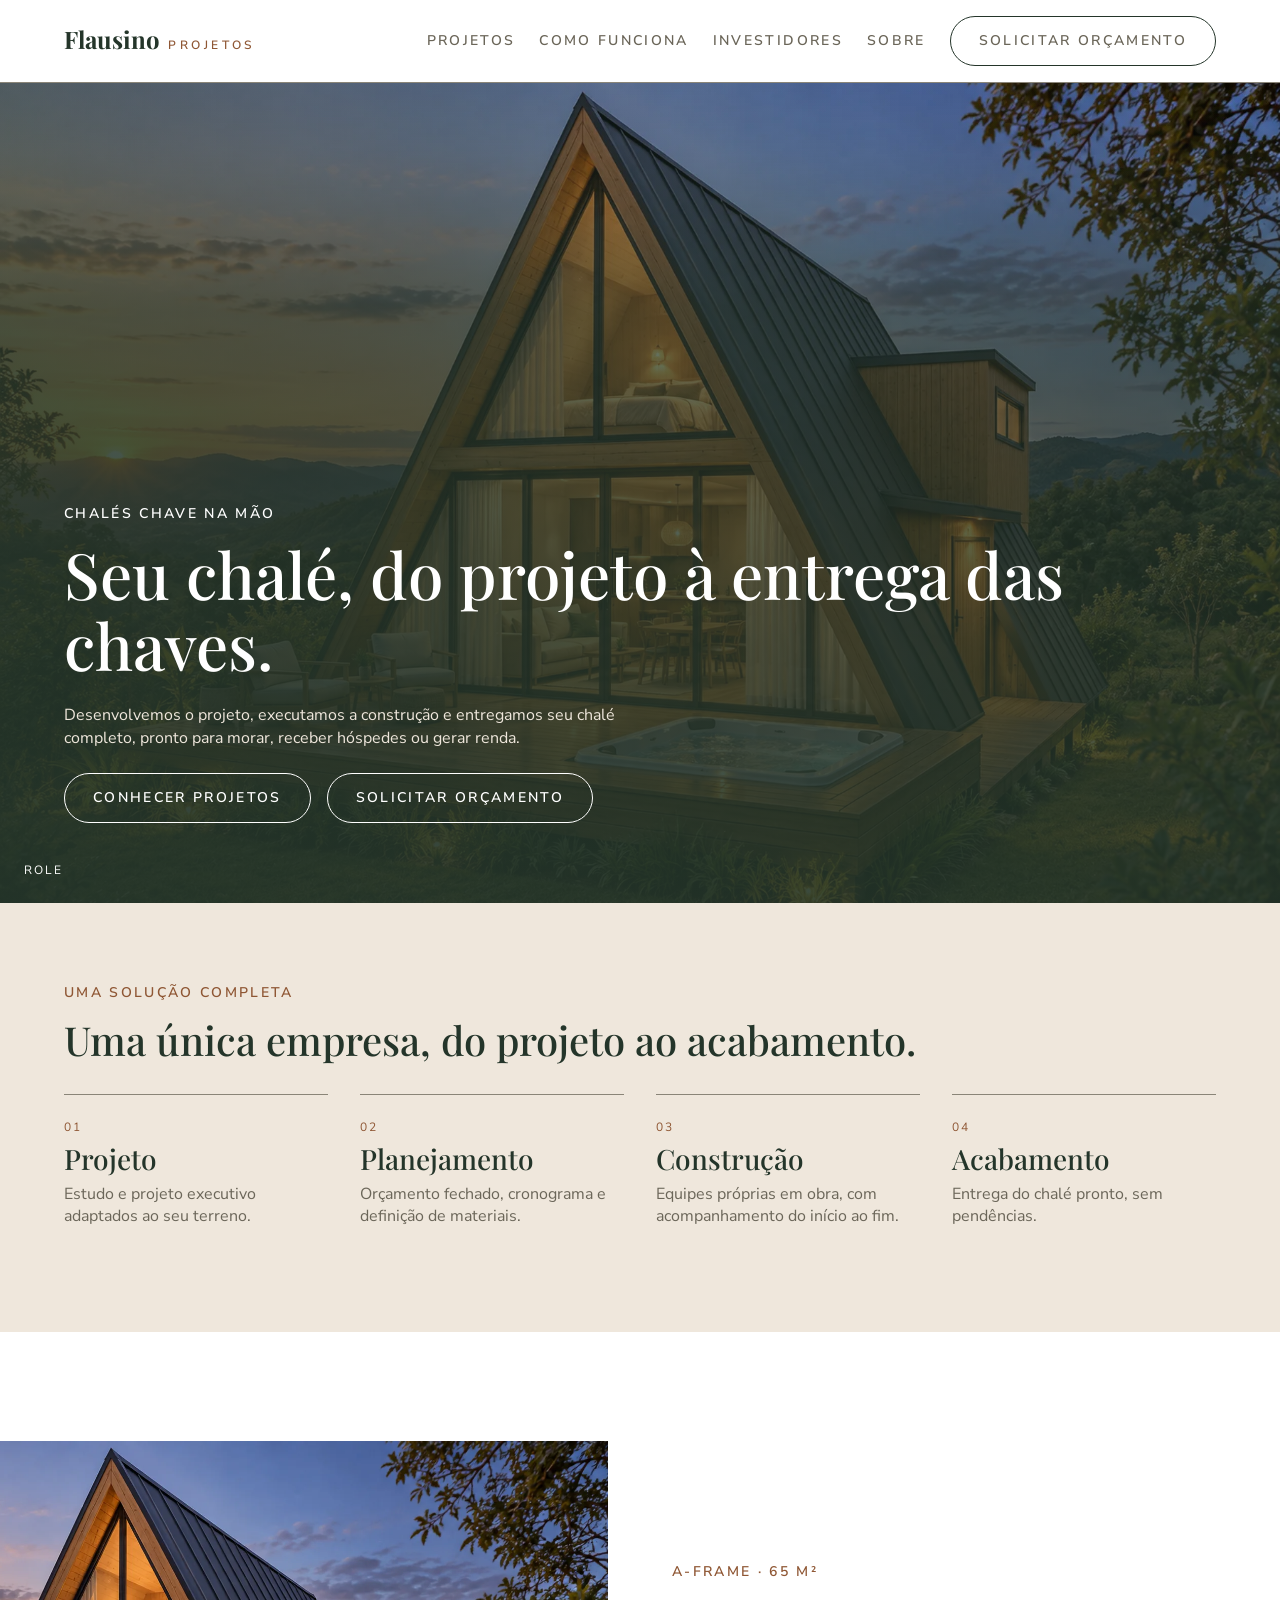
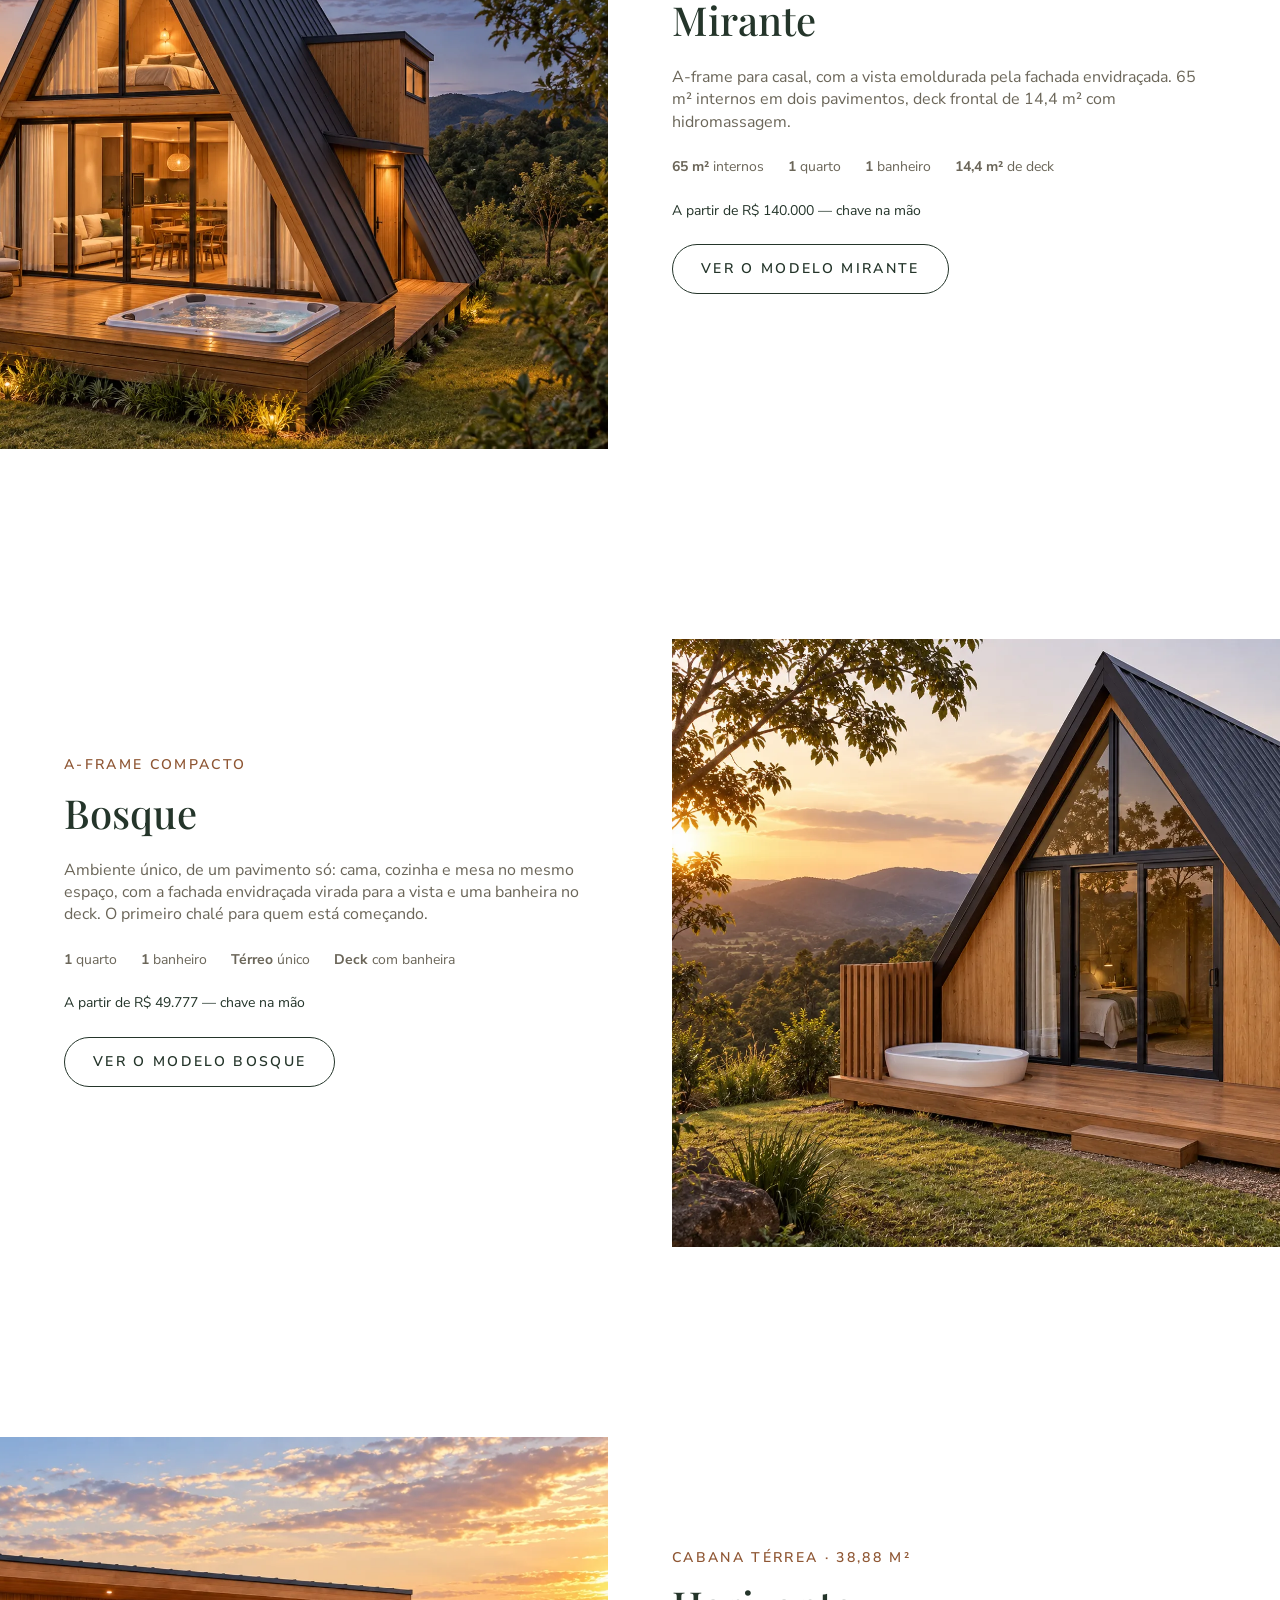
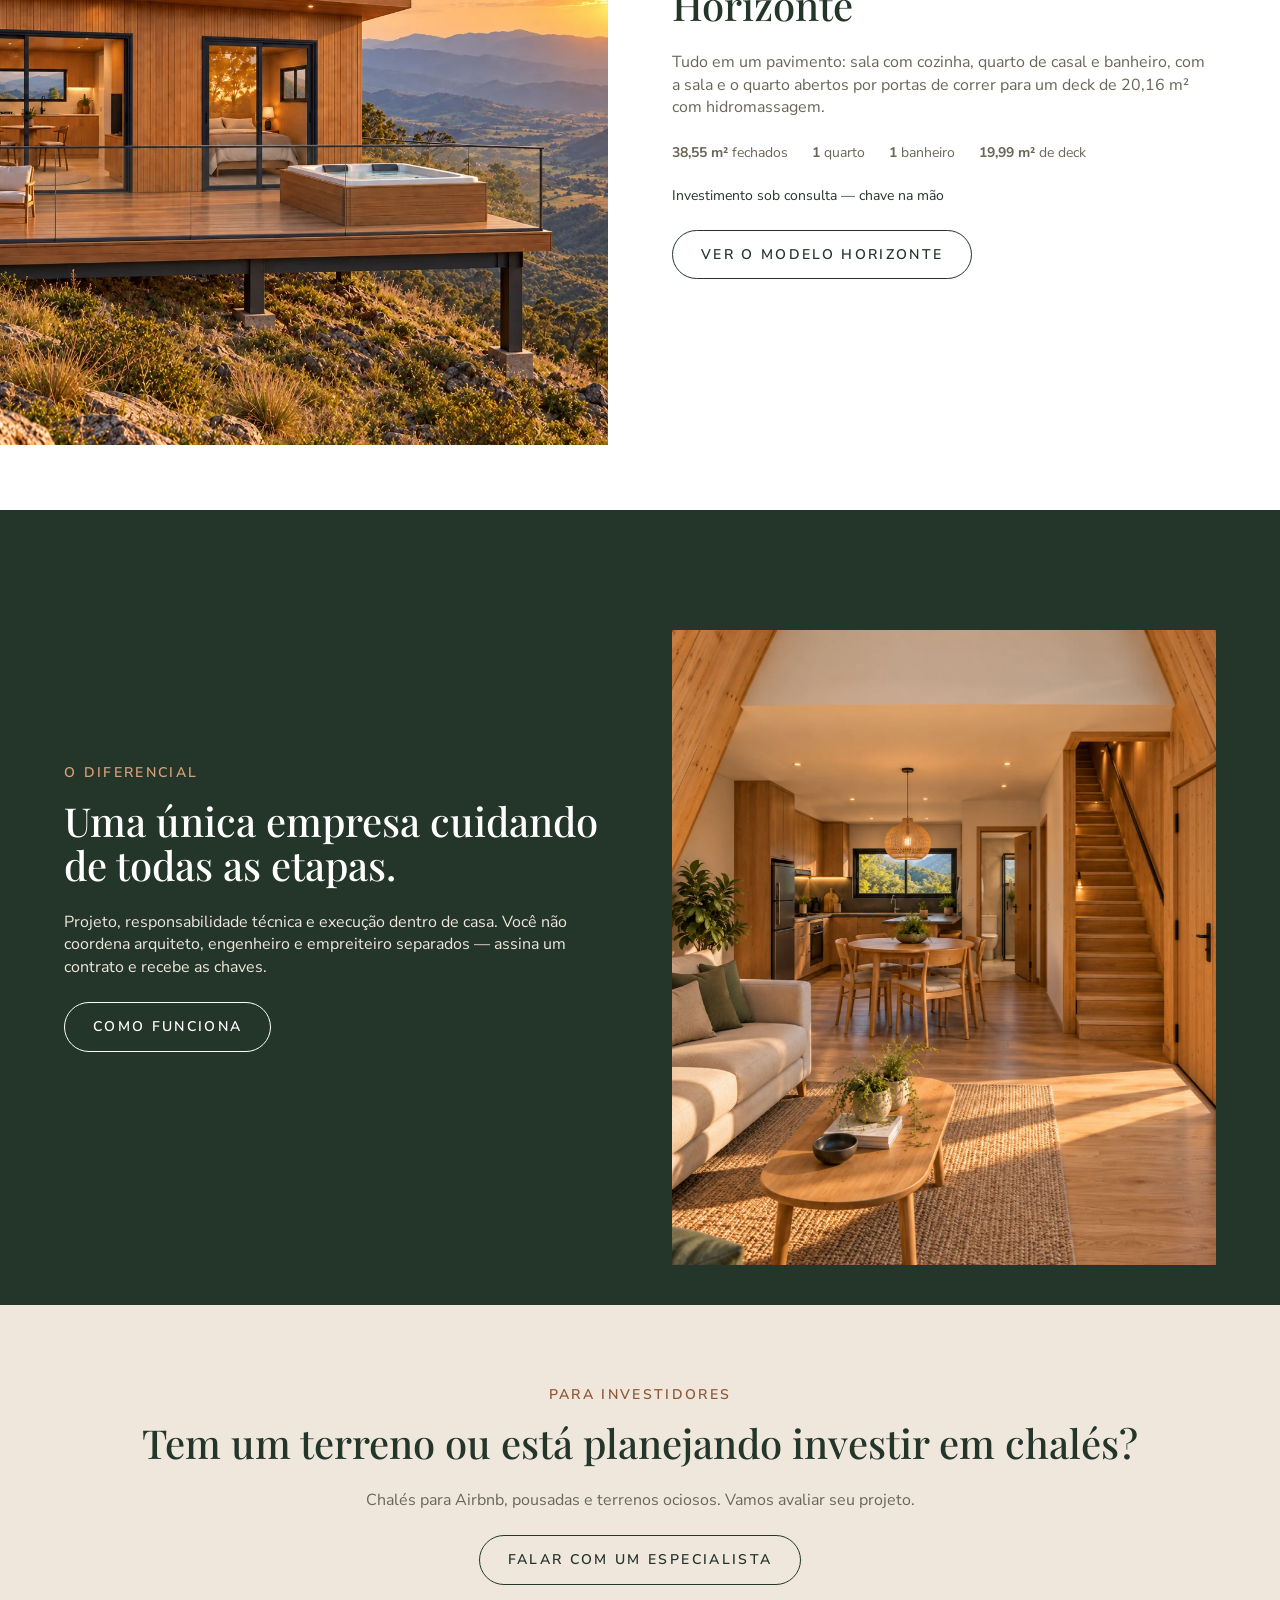
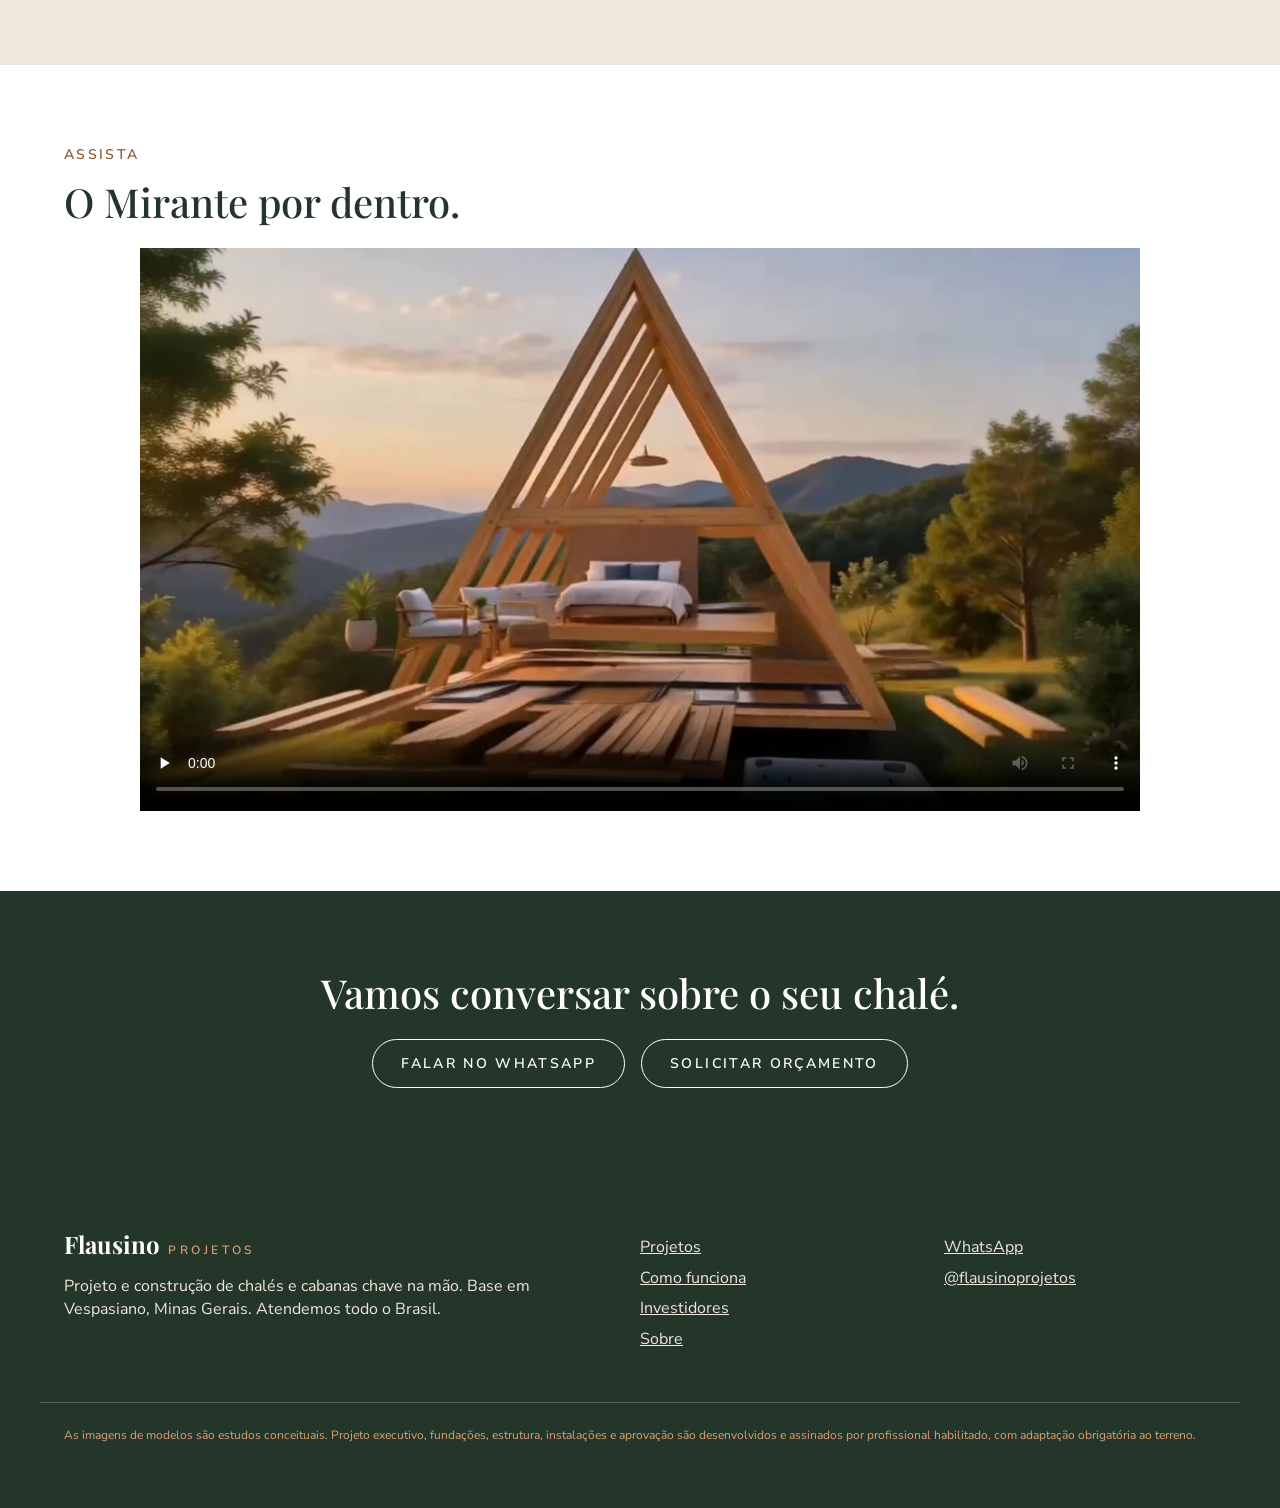
==== index.html @ dcf4e1db "Fotos inteiras no desktop e no celular Co-Authored-By: Claude Opus 5.5 <noreply@anthropic.com>" ====
<!DOCTYPE html>
<html lang="pt-BR" class="sem-js">
<head>
  <script>(function (h) {
    h.className = h.className.replace('sem-js', 'com-js');
    /* Pré-visualização: ?movimento no endereço liga os efeitos mesmo com
       "Reduzir movimento" ativo no sistema, e vale até fechar a aba. */
    try {
      if (/[?&]movimento\b/.test(location.search)) sessionStorage.setItem('flausino-movimento', '1');
      if (sessionStorage.getItem('flausino-movimento') === '1') h.className += ' movimento-forcado';
    } catch (e) {}
  })(document.documentElement);</script>
  <meta charset="utf-8">
  <meta name="viewport" content="width=device-width, initial-scale=1">
  <title>Flausino Projetos — Chalés chave na mão, do projeto à entrega</title>
  <meta name="description" content="Projetamos e construímos chalés chave na mão. Do terreno ao chalé pronto: projeto, construção e acabamento em uma única solução. Atendemos todo o Brasil.">
  <link rel="canonical" href="https://flausinoprojetos.com.br/">
  <link rel="icon" href="assets/img/marca/monograma.png" type="image/png">
  <link rel="apple-touch-icon" href="assets/img/marca/monograma.png">
  <meta property="og:type" content="website">
  <meta property="og:site_name" content="Flausino Projetos">
  <meta property="og:locale" content="pt_BR">
  <meta property="og:title" content="Flausino Projetos — Chalés chave na mão">
  <meta property="og:description" content="Do terreno ao chalé pronto: projeto, planejamento, construção e acabamento em uma única solução. Atendemos todo o Brasil.">
  <meta property="og:url" content="https://flausinoprojetos.com.br/">
  <meta property="og:image" content="https://flausinoprojetos.com.br/assets/img/mirante/exterior-entardecer.jpg">
  <meta name="twitter:card" content="summary_large_image">
  <link rel="preconnect" href="https://fonts.googleapis.com">
  <link rel="preconnect" href="https://fonts.gstatic.com" crossorigin>
  <link href="https://fonts.googleapis.com/css2?family=Nunito+Sans:wght@300;400;600&family=Playfair+Display:wght@500;700&display=swap" rel="stylesheet">
  <link rel="stylesheet" href="assets/css/tokens.css">
  <link rel="stylesheet" href="assets/css/base.css">
  <link rel="stylesheet" href="assets/css/componentes.css">
  <link rel="stylesheet" href="assets/css/paginas.css">
  <link rel="stylesheet" href="assets/css/animacoes.css">
</head>
<body>
  <a class="pular-para-conteudo" href="#conteudo">Pular para o conteúdo</a>

  <header class="cabecalho">
    <div class="envelope cabecalho__interno">
      <a class="cabecalho__marca" href="index.html" aria-label="Flausino Projetos — início">
        <span class="marca__nome">Flausino</span>
        <span class="marca__sufixo">Projetos</span>
      </a>
      <nav class="navegacao" aria-label="Principal">
        <a href="projetos.html">Projetos</a>
        <a href="como-funciona.html">Como funciona</a>
        <a href="investidores.html">Investidores</a>
        <a href="sobre.html">Sobre</a>
        <a class="pill" href="orcamento.html">Solicitar orçamento</a>
      </nav>
      <button class="menu-botao" aria-expanded="false" aria-controls="menu-movel">Menu</button>
    </div>
    <nav class="menu-movel envelope" id="menu-movel" data-aberto="false" aria-label="Principal (mobile)">
      <a href="projetos.html">Projetos</a>
      <a href="como-funciona.html">Como funciona</a>
      <a href="investidores.html">Investidores</a>
      <a href="sobre.html">Sobre</a>
      <a href="orcamento.html">Solicitar orçamento</a>
    </nav>
  </header>

  <main id="conteudo" tabindex="-1">
    <section class="hero">
      <!-- Slideshow de fotos, não vídeo: 5 slides que alternam os três
           modelos e entardecer/dia, todos na mesma proporção 3:2 (1800×1200,
           e 1536×1024 no Horizonte, cuja fonte é menor) para não haver salto
           de enquadramento ao trocar — ver
           tools/otimizar-midia.mjs. Sem JavaScript, só o primeiro <picture>
           (com hero__slide--ativo, opacidade 1 por CSS puro, sem depender de
           com-js) aparece; os outros ficam com opacidade 0 para sempre, o
           que é o comportamento são de um slideshow que nunca troca. Com
           JavaScript, site/assets/js/main.js (slideshowHero) alterna a
           classe hero__slide--ativo entre eles em looping. -->
      <div class="hero__slides" aria-hidden="true" data-slideshow-hero>
        <picture class="hero__slide hero__slide--ativo">
          <source srcset="assets/img/hero/mirante-entardecer.webp" type="image/webp">
          <img style="--foco: 50% 0%" src="assets/img/hero/mirante-entardecer.jpg" width="1800" height="1200"
               fetchpriority="high" alt="">
        </picture>
        <picture class="hero__slide">
          <source srcset="assets/img/hero/bosque-entardecer.webp" type="image/webp">
          <img style="--foco: 50% 6%" src="assets/img/hero/bosque-entardecer.jpg" width="1800" height="1200" alt="">
        </picture>
        <picture class="hero__slide">
          <source srcset="assets/img/hero/horizonte-fachada.webp" type="image/webp">
          <img style="--foco: 50% 50%" src="assets/img/hero/horizonte-fachada.jpg" width="1536" height="1024" alt="">
        </picture>
        <picture class="hero__slide">
          <source srcset="assets/img/hero/mirante-dia.webp" type="image/webp">
          <img style="--foco: 50% 4%" src="assets/img/hero/mirante-dia.jpg" width="1800" height="1200" alt="">
        </picture>
        <picture class="hero__slide">
          <source srcset="assets/img/hero/bosque-lateral.webp" type="image/webp">
          <img style="--foco: 50% 4%" src="assets/img/hero/bosque-lateral.jpg" width="1800" height="1200" alt="">
        </picture>
      </div>
      <div class="hero__veu"></div>
      <div class="envelope hero__conteudo">
        <span class="rotulo">Chalés chave na mão</span>
        <h1 class="titulo-display">Seu chalé, do projeto à entrega das chaves.</h1>
        <p class="corpo">Desenvolvemos o projeto, executamos a construção e entregamos
          seu chalé completo, pronto para morar, receber hóspedes ou gerar renda.</p>
        <div class="grupo-pills">
          <a class="pill pill--claro" href="projetos.html">Conhecer projetos</a>
          <a class="pill pill--claro" href="orcamento.html">Solicitar orçamento</a>
        </div>
      </div>
      <span class="hero__scroll" aria-hidden="true">Role</span>
    </section>

    <section class="secao secao--pergaminho">
      <div class="envelope">
        <span class="rotulo">Uma solução completa</span>
        <h2 class="titulo">Uma única empresa, do projeto ao acabamento.</h2>
        <ol class="etapas">
          <li data-revelar><span>01</span><h3 class="titulo-p">Projeto</h3><p class="corpo">Estudo e projeto executivo adaptados ao seu terreno.</p></li>
          <li data-revelar><span>02</span><h3 class="titulo-p">Planejamento</h3><p class="corpo">Orçamento fechado, cronograma e definição de materiais.</p></li>
          <li data-revelar><span>03</span><h3 class="titulo-p">Construção</h3><p class="corpo">Equipes próprias em obra, com acompanhamento do início ao fim.</p></li>
          <li data-revelar><span>04</span><h3 class="titulo-p">Acabamento</h3><p class="corpo">Entrega do chalé pronto, sem pendências.</p></li>
        </ol>
      </div>
    </section>

    <section class="secao">
      <div class="envelope duas-colunas">
        <figure class="destaque__figura">
          <picture data-parallax>
            <source srcset="assets/img/mirante/exterior-entardecer.webp" type="image/webp">
            <img src="assets/img/mirante/exterior-entardecer.jpg" width="1800" height="1200"
                 alt="Chalé A-frame Mirante ao entardecer, com deck de madeira e hidromassagem"
                 loading="lazy">
          </picture>
          <figcaption class="legenda-estudo">Estudo conceitual — Modelo Mirante</figcaption>
        </figure>
        <div data-revelar>
          <span class="rotulo">A-frame · 65 m²</span>
          <h2 class="titulo">Mirante</h2>
          <p class="corpo">A-frame para casal, com a vista emoldurada pela fachada
            envidraçada. 65 m² internos em dois pavimentos, deck frontal de 14,4 m²
            com hidromassagem.</p>
          <ul class="ficha-resumo">
            <li><strong><span data-contar>65 m²</span></strong> internos</li>
            <li><strong>1</strong> quarto</li>
            <li><strong>1</strong> banheiro</li>
            <li><strong><span data-contar>14,4 m²</span></strong> de deck</li>
          </ul>
          <p class="card__preco">A partir de <span data-contar>R$ 140.000</span> — chave na mão</p>
          <a class="pill" href="modelos/mirante.html">Ver o modelo Mirante</a>
        </div>
      </div>
    </section>

    <section class="secao">
      <div class="envelope duas-colunas">
        <div data-revelar>
          <span class="rotulo">A-frame compacto</span>
          <h2 class="titulo">Bosque</h2>
          <p class="corpo">Ambiente único, de um pavimento só: cama, cozinha e mesa
            no mesmo espaço, com a fachada envidraçada virada para a vista e uma
            banheira no deck. O primeiro chalé para quem está começando.</p>
          <ul class="ficha-resumo">
            <li><strong>1</strong> quarto</li>
            <li><strong>1</strong> banheiro</li>
            <li><strong>Térreo</strong> único</li>
            <li><strong>Deck</strong> com banheira</li>
          </ul>
          <p class="card__preco">A partir de <span data-contar>R$ 50.000</span> — chave na mão</p>
          <a class="pill" href="modelos/bosque.html">Ver o modelo Bosque</a>
        </div>
        <figure class="destaque__figura">
          <picture data-parallax>
            <source srcset="assets/img/bosque/exterior-entardecer.webp" type="image/webp">
            <img src="assets/img/bosque/exterior-entardecer.jpg" width="1800" height="1200"
                 alt="Chalé A-frame compacto Bosque ao entardecer, com deck de madeira e banheira independente"
                 loading="lazy">
          </picture>
          <figcaption class="legenda-estudo">Estudo conceitual — Modelo Bosque</figcaption>
        </figure>
      </div>
    </section>

    <section class="secao">
      <div class="envelope duas-colunas">
        <figure class="destaque__figura">
          <picture data-parallax>
            <source srcset="assets/img/horizonte/fachada.webp" type="image/webp">
            <img src="assets/img/horizonte/fachada.jpg" width="1536" height="1024"
                 alt="Cabana Horizonte ao entardecer, com deck suspenso, hidromassagem e guarda-corpo de vidro"
                 loading="lazy">
          </picture>
          <figcaption class="legenda-estudo">Estudo conceitual — Modelo Horizonte</figcaption>
        </figure>
        <div data-revelar>
          <span class="rotulo">Cabana térrea · 38,88 m²</span>
          <h2 class="titulo">Horizonte</h2>
          <p class="corpo">Tudo em um pavimento: sala com cozinha, quarto de casal
            e banheiro, com a sala e o quarto abertos por portas de correr para
            um deck de 20,16 m² com hidromassagem.</p>
          <ul class="ficha-resumo">
            <li><strong><span data-contar>38,88 m²</span></strong> fechados</li>
            <li><strong>1</strong> quarto</li>
            <li><strong>1</strong> banheiro</li>
            <li><strong><span data-contar>20,16 m²</span></strong> de deck</li>
          </ul>
          <!-- Sem valor até o dono fechar o preço (ver projetos.js). -->
          <p class="card__preco">Investimento sob consulta — chave na mão</p>
          <a class="pill" href="modelos/horizonte.html">Ver o modelo Horizonte</a>
        </div>
      </div>
    </section>

    <section class="secao secao--escura">
      <div class="envelope duas-colunas">
        <div data-revelar>
          <span class="rotulo">O diferencial</span>
          <h2 class="titulo">Uma única empresa cuidando de todas as etapas.</h2>
          <p class="corpo">Projeto, responsabilidade técnica e execução dentro de casa.
            Você não coordena arquiteto, engenheiro e empreiteiro separados — assina
            um contrato e recebe as chaves.</p>
          <a class="pill pill--claro" href="como-funciona.html">Como funciona</a>
        </div>
        <picture class="foto-retrato" data-parallax>
          <source srcset="assets/img/mirante/estar-cozinha.webp" type="image/webp">
          <img src="assets/img/mirante/estar-cozinha.jpg" width="1800" height="2102"
               alt="Interior integrado do chalé Mirante com estar, cozinha e escada lateral"
               loading="lazy">
        </picture>
      </div>
    </section>

    <section class="secao secao--pergaminho">
      <div class="envelope centralizado">
        <span class="rotulo">Para investidores</span>
        <h2 class="titulo">Tem um terreno ou está planejando investir em chalés?</h2>
        <p class="corpo">Chalés para Airbnb, pousadas e terrenos ociosos. Vamos avaliar seu projeto.</p>
        <a class="pill" href="investidores.html">Falar com um especialista</a>
      </div>
    </section>

    <section class="secao">
      <div class="envelope">
        <span class="rotulo">Assista</span>
        <h2 class="titulo">O Mirante por dentro.</h2>
        <video class="video-apresentacao" controls preload="none"
               poster="assets/video/apresentacao-poster.jpg"
               src="assets/video/apresentacao.mp4"></video>
      </div>
    </section>

    <section class="secao secao--escura">
      <div class="envelope centralizado">
        <h2 class="titulo">Vamos conversar sobre o seu chalé.</h2>
        <div class="grupo-pills">
          <a class="pill pill--claro" data-whatsapp data-origem="geral" href="#">Falar no WhatsApp</a>
          <a class="pill pill--claro" href="orcamento.html">Solicitar orçamento</a>
        </div>
      </div>
    </section>
  </main>

  <footer class="rodape">
    <div class="envelope rodape__grade">
      <div>
        <p class="cabecalho__marca" style="margin-bottom:var(--e-2)">
          <span class="marca__nome">Flausino</span><span class="marca__sufixo">Projetos</span>
        </p>
        <p class="corpo">Projeto e construção de chalés e cabanas chave na mão.
          Base em Vespasiano, Minas Gerais. Atendemos todo o Brasil.</p>
      </div>
      <nav aria-label="Rodapé">
        <a href="projetos.html">Projetos</a><br>
        <a href="como-funciona.html">Como funciona</a><br>
        <a href="investidores.html">Investidores</a><br>
        <a href="sobre.html">Sobre</a>
      </nav>
      <div>
        <a data-whatsapp data-origem="geral" href="#">WhatsApp</a><br>
        <a data-contato="instagram" href="#">@flausinoprojetos</a><br>
        <a data-contato="email" data-escrever="true" href="#"></a>
      </div>
    </div>
    <div class="envelope rodape__nota">
      <p>As imagens de modelos são estudos conceituais. Projeto executivo, fundações,
        estrutura, instalações e aprovação são desenvolvidos e assinados por
        profissional habilitado, com adaptação obrigatória ao terreno.</p>
    </div>
  </footer>

  <script src="assets/js/config.js"></script>
  <script src="assets/js/contato.js"></script>
  <script src="assets/js/vendor/lenis.min.js"></script>
  <script src="assets/js/main.js"></script>
  <script type="application/ld+json">
  {
    "@context": "https://schema.org",
    "@type": "LocalBusiness",
    "name": "Flausino Projetos",
    "description": "Projeto e construção de chalés e cabanas chave na mão.",
    "url": "https://flausinoprojetos.com.br/",
    "image": "https://flausinoprojetos.com.br/assets/img/mirante/exterior-entardecer.jpg",
    "address": {
      "@type": "PostalAddress",
      "addressLocality": "Vespasiano",
      "addressRegion": "MG",
      "addressCountry": "BR"
    },
    "areaServed": "BR",
    "sameAs": ["https://instagram.com/flausinoprojetos"]
  }
  </script>
</body>
</html>
---- assets/css/tokens.css ----
/* site/assets/css/tokens.css */
:root {
  /* Cor — extraída do monograma da marca */
  --verde-serra:     #24352a;  /* estrutural: fundo escuro, texto, borda */
  --verde-profundo:  #2f4536;  /* borda de ação, hover, superfície secundária */
  --terracota:       #b06f45;  /* acento decorativo e texto >= 24px */
  --terracota-texto: #8f5734;  /* rótulo pequeno sobre fundo claro — 5,86:1 */
  --terracota-claro: #d9a077;  /* rótulo sobre fundo escuro — 5,72:1 */
  --pergaminho:      #efe7dc;  /* faixa de conteúdo clara */
  --branco:          #ffffff;  /* canvas */
  --cinza-pedra:     #8a8578;  /* borda e texto >= 24px */
  --cinza-texto:     #6b6659;  /* texto secundário pequeno — 5,72:1 */
  --carvao:          #222222;

  /* Tipografia */
  --fonte-serif: 'Playfair Display', Georgia, 'Times New Roman', serif;
  --fonte-sans:  'Nunito Sans', -apple-system, BlinkMacSystemFont, 'Segoe UI', sans-serif;

  --texto-legenda:    0.75rem;  /* 12px */
  --texto-rotulo:     0.875rem; /* 14px */
  --texto-corpo:      1rem;     /* 16px */
  --texto-corpo-g:    1.25rem;  /* 20px */
  --texto-titulo-p:   1.5rem;   /* 24px */
  --texto-titulo:     1.75rem;  /* 28px */
  --texto-titulo-g:   2.5rem;   /* 40px */
  --texto-display:    3rem;     /* 48px */
  --texto-display-g:  4rem;     /* 64px */

  --altura-display: 1.10;
  --altura-corpo:   1.40;
  --altura-ui:      1.50;
  --espaco-caixa-alta: 0.167em;

  /* Espaço — base 8px */
  --e-1: 8px;   --e-2: 16px;  --e-3: 24px;  --e-4: 32px;
  --e-6: 48px;  --e-8: 64px;  --e-10: 80px; --e-15: 120px;

  --secao-y: clamp(48px, 8vw, 80px);
  --largura-max: 1200px;

  /* Forma */
  --raio-pill: 80px;
  --raio-link: 12px;
  --filete: 1px solid var(--cinza-pedra);
  --filete-escuro: 1px solid rgba(255, 255, 255, 0.22);

  /* Movimento */
  --transicao: 320ms cubic-bezier(0.22, 0.61, 0.36, 1);
}
---- assets/css/base.css ----
/* site/assets/css/base.css */
*, *::before, *::after { box-sizing: border-box; }
html { -webkit-text-size-adjust: 100%; scroll-behavior: smooth; }
body {
  margin: 0;
  font-family: var(--fonte-sans);
  font-weight: 400;
  font-size: var(--texto-corpo);
  line-height: var(--altura-corpo);
  color: var(--verde-serra);
  background: var(--branco);
}
/* height: auto é obrigatório: as imagens carregam os atributos width/height do
   HTML (que evitam layout shift), e sem isto o max-width encolhe só a largura
   enquanto a altura fica travada no atributo — a imagem sai esmagada. */
img { max-width: 100%; height: auto; display: block; }
video { max-width: 100%; display: block; }
a { color: inherit; }

h1, h2, h3 {
  font-family: var(--fonte-serif);
  font-weight: 500;
  line-height: var(--altura-display);
  margin: 0;
}
p { margin: 0; }

.envelope { width: 100%; max-width: var(--largura-max); margin: 0 auto; padding: 0 var(--e-3); }
.secao {
  padding-block: var(--secao-y);
  /* A foto que sangra para a direita passa da largura da tela de propósito;
     sem corte isso viraria barra de rolagem horizontal. `clip` corta sem criar
     contexto de rolagem; `hidden` fica de reserva para navegador antigo.
     Nada dentro de .secao usa position: sticky, então não há efeito colateral. */
  overflow-x: hidden;
  overflow-x: clip;
}
.secao--pergaminho { background: var(--pergaminho); }
.secao--escura { background: var(--verde-serra); color: var(--branco); }
.secao--escura .corpo { color: var(--pergaminho); }

.titulo-display { font-size: clamp(2.25rem, 6vw, var(--texto-display-g)); }
.titulo         { font-size: clamp(1.75rem, 4vw, var(--texto-titulo-g)); }
.titulo-p       { font-size: var(--texto-titulo); }

.corpo { font-size: var(--texto-corpo); color: var(--cinza-texto); max-width: 56ch; }
.secao--escura .corpo { color: var(--pergaminho); }

/* Os títulos têm margin 0 de propósito — o ritmo é controlado aqui, não herdado
   do navegador. Sem estas regras o parágrafo encosta no título. */
h1 + .corpo, h2 + .corpo { margin-top: var(--e-3); }
h3 + .corpo { margin-top: var(--e-1); }

.rotulo {
  display: block;
  font-size: var(--texto-rotulo);
  font-weight: 600;
  text-transform: uppercase;
  letter-spacing: var(--espaco-caixa-alta);
  color: var(--terracota-texto);
  margin-bottom: var(--e-2);
}
.secao--escura .rotulo { color: var(--terracota-claro); }

/* <figure> vem com margin: 1em 40px do navegador. No desktop isso
   desalinhava a legenda da coluna de texto; no celular encolhia a foto do
   modelo para ~2/3 da largura da tela. Zerado em qualquer largura. */
.destaque__figura { margin: 0; }
/* Botão logo depois de um parágrafo precisa de respiro: sem isto a borda da
   pílula encostava na última linha do texto. */
.corpo + .pill, .corpo + .grupo-pills { margin-top: var(--e-3); }

.duas-colunas {
  display: grid; gap: var(--e-6);
  grid-template-columns: 1fr;
  align-items: center;
}
@media (min-width: 900px) {
  .duas-colunas { grid-template-columns: 1fr 1fr; gap: var(--e-8); }
  /* A foto sangra até a borda da tela, do lado em que ela estiver. Presa
     dentro do envelope de 1200px ela ficava com ~550px numa tela de 1440 e
     sobrava um vazio enorme do outro lado — a página lia como inacabada. Num
     negócio em que a foto É o produto, ela merece a largura inteira.
     A regra olha a POSIÇÃO da foto na grade, não uma classe modificadora:
     assim as seções alternam foto-esquerda / foto-direita só pela ordem da
     marcação, sem ninguém precisar lembrar de acrescentar nada. */
  /* Quem sangra é a IMAGEM, não a <figure>. Sangrar a figura levava a legenda
     junto para fora da tela, e trazê-la de volta não fecha: a porcentagem da
     margem passa a resolver contra a largura já esticada da figura, não contra
     a coluna. Mexendo só no <picture>, a figura e a legenda continuam na
     grade e a conta fica simples. */
  .duas-colunas > picture:first-child,
  .duas-colunas > .destaque__figura:first-child > picture {
    margin-left: calc(50% - 50vw);
  }
  .duas-colunas > picture:last-child,
  .duas-colunas > .destaque__figura:last-child > picture {
    margin-right: calc(50% - 50vw);
  }
  .duas-colunas > picture,
  .duas-colunas > .destaque__figura > picture { display: block; }
  .duas-colunas > picture img,
  .duas-colunas > .destaque__figura img { width: 100%; }
  /* Sem teto de altura: a foto aparece inteira, na proporção dela. O teto de
     560px com object-fit: cover que havia aqui escondia um terço da foto em
     telas grandes (telhado e deck cortados). A coluna de texto é centralizada
     na altura da foto (align-items: center), então não sobra faixa vazia.

     Foto em pé (retrato) não sangra: esticada até a borda ela ficaria mais
     alta que a tela. Fica dentro da coluna, centralizada, com altura máxima
     de 80% da tela, e a largura acompanha a proporção. */
  .duas-colunas > picture.foto-retrato { margin: 0; justify-self: center; }
}
.foto-retrato img { width: auto; max-width: 100%; max-height: 80vh; margin-inline: auto; }

.filete { border: 0; border-top: var(--filete); margin: 0; }
.secao--escura .filete { border-top: var(--filete-escuro); }

.pular-para-conteudo {
  position: absolute; left: -9999px;
  background: var(--verde-serra); color: var(--branco); padding: var(--e-2);
}
.pular-para-conteudo:focus { left: var(--e-2); top: var(--e-2); z-index: 100; }

:focus-visible { outline: 2px solid var(--terracota); outline-offset: 3px; }
---- assets/css/componentes.css ----
/* site/assets/css/componentes.css */

/* --- Pill: o único formato de CTA do site. Sempre vazado. --------------- */
.pill {
  display: inline-block;
  background: transparent;
  border: 1.5px solid var(--verde-serra);
  border-radius: var(--raio-pill);
  color: var(--verde-serra);
  font-family: var(--fonte-sans);
  font-size: var(--texto-rotulo);
  font-weight: 600;
  text-transform: uppercase;
  letter-spacing: var(--espaco-caixa-alta);
  text-decoration: none;
  padding: 14px 28px;
  cursor: pointer;
  transition: background var(--transicao), color var(--transicao);
}
.pill:hover, .pill:focus-visible { background: var(--verde-serra); color: var(--branco); }

.pill--claro { border-color: var(--branco); color: var(--branco); }
.pill--claro:hover, .pill--claro:focus-visible { background: var(--branco); color: var(--verde-serra); }

.grupo-pills { display: flex; flex-wrap: wrap; gap: var(--e-2); }

/* --- Cabeçalho ---------------------------------------------------------- */
.cabecalho {
  position: sticky; top: 0; z-index: 50;
  background: var(--branco);
  border-bottom: var(--filete);
  transition: padding var(--transicao);
}
.cabecalho__interno {
  display: flex; align-items: center; justify-content: space-between;
  gap: var(--e-3); padding-block: var(--e-2);
}
.cabecalho--compacto .cabecalho__interno { padding-block: 6px; }
.cabecalho__marca { text-decoration: none; display: flex; align-items: baseline; gap: 8px; }
.marca__nome {
  font-family: var(--fonte-serif); font-size: var(--texto-titulo-p);
  font-weight: 700; color: var(--verde-serra); line-height: 1;
}
.marca__sufixo {
  font-size: var(--texto-legenda); font-weight: 600; text-transform: uppercase;
  letter-spacing: 0.3em; color: var(--terracota-texto);
}
.rodape .marca__nome { color: var(--branco); }
.rodape .marca__sufixo { color: var(--terracota-claro); }
.navegacao { display: none; gap: var(--e-3); align-items: center; }
@media (min-width: 960px) { .navegacao { display: flex; } }
.navegacao a {
  font-size: var(--texto-rotulo); font-weight: 600;
  text-transform: uppercase; letter-spacing: var(--espaco-caixa-alta);
  text-decoration: none; color: var(--cinza-texto);
  transition: color var(--transicao);
}
.navegacao a:hover, .navegacao a[aria-current="page"] { color: var(--verde-serra); }

.menu-botao {
  background: transparent; border: 0; padding: var(--e-1);
  font-size: var(--texto-rotulo); font-weight: 600;
  text-transform: uppercase; letter-spacing: var(--espaco-caixa-alta);
  color: var(--verde-serra); cursor: pointer;
}
@media (min-width: 960px) { .menu-botao { display: none; } }
.menu-movel { display: none; border-top: var(--filete); padding-block: var(--e-3); }
/* Só abre abaixo do breakpoint. Sem o media query, um menu deixado aberto no
   celular reaparece empilhado sob a nav de desktop ao redimensionar a janela. */
@media (max-width: 959px) {
  .menu-movel[data-aberto="true"] { display: block; }
}
.menu-movel a { display: block; padding: var(--e-2) 0; text-decoration: none; }

/* --- Card de modelo ----------------------------------------------------- */
.card { display: flex; flex-direction: column; gap: var(--e-2); text-decoration: none; }
.card__figura { overflow: hidden; background: var(--pergaminho); aspect-ratio: 3 / 2; }
.card__figura img { width: 100%; height: 100%; object-fit: cover; transition: transform 600ms ease; }
.card:hover .card__figura img { transform: scale(1.04); }
.card__nome { font-family: var(--fonte-serif); font-size: var(--texto-titulo); }
.card__specs {
  display: flex; flex-wrap: wrap; gap: var(--e-2);
  font-size: var(--texto-legenda); text-transform: uppercase;
  letter-spacing: var(--espaco-caixa-alta); color: var(--cinza-texto);
}
.card__preco { font-size: var(--texto-rotulo); color: var(--verde-serra); }

.card--aberto .card__figura {
  display: grid; place-items: center;
  border: 1px dashed var(--cinza-pedra); background: var(--pergaminho);
}
.card--aberto .card__figura img { width: 96px; height: auto; object-fit: contain; }
.card__etiqueta {
  font-size: var(--texto-legenda); font-weight: 600;
  text-transform: uppercase; letter-spacing: var(--espaco-caixa-alta);
  color: var(--terracota-texto);
}

/* --- Rodapé ------------------------------------------------------------- */
.rodape { background: var(--verde-serra); color: var(--pergaminho); padding-block: var(--e-8); }
/* inline-block + padding: cada link do rodapé fica numa linha (separados por
   <br>) com ~22px de altura — abaixo do alvo de toque mínimo de 24px. */
.rodape a { color: var(--pergaminho); display: inline-block; padding-block: 4px; }
/* display:inline-block acima tem mais especificidade que o display:none do
   atributo [hidden] no stylesheet do navegador — sem isso, um link ainda sem
   dado real (ver main.js/preencherContato) voltaria a ficar visível/focável
   vazio. */
.rodape a[hidden] { display: none; }
/* .corpo por padrão usa --cinza-texto (pensado para fundo claro — 5,72:1 lá).
   Sobre o verde-serra do rodapé isso cai para ~2,3:1. Mesmo padrão de
   .hero__conteudo .corpo: reescreve para a cor clara já usada no rodapé. */
.rodape .corpo { color: var(--pergaminho); }
.rodape__grade { display: grid; gap: var(--e-4); grid-template-columns: 1fr; }
@media (min-width: 760px) { .rodape__grade { grid-template-columns: 2fr 1fr 1fr; } }
.rodape__nota {
  margin-top: var(--e-6); padding-top: var(--e-3);
  border-top: var(--filete-escuro);
  /* --cinza-pedra é "texto >= 24px" (3:1) — errado aqui, que é legenda
     pequena. --terracota-claro é o tom pequeno já testado a 5,72:1 sobre
     verde-serra (mesmo par usado em .secao--escura .rotulo). */
  font-size: var(--texto-legenda); color: var(--terracota-claro);
}
---- assets/css/paginas.css ----
/* site/assets/css/paginas.css */
/* Altura da tela menos o cabeçalho: a foto 3:2 numa tela 16:9 sempre perde
   um pouco da altura, e 88vh fazia perder até 26%. */
.hero { position: relative; min-height: calc(100vh - 80px); min-height: calc(100svh - 80px);
  display: grid; align-items: end; overflow: hidden; }
.hero__slides { position: absolute; inset: 0; z-index: 0; }
/* Cada slide é um <picture> empilhado por cima do anterior (por ordem no
   HTML) e alternado só por opacidade — sem depender de com-js: o primeiro
   já nasce com hero__slide--ativo no HTML, então sem JavaScript ele fica
   opaco para sempre e os demais, transparentes para sempre. Isso é o próprio
   fallback são, não uma classe que o JS precisa aplicar depois. */
.hero__slide {
  position: absolute; inset: 0; width: 100%; height: 100%;
  opacity: 0; z-index: 0;
  transition: opacity 1200ms ease;
}
/* --foco (no style de cada <img> do hero) diz qual ponto da foto fica
   preso quando a tela é mais larga que a foto e sobra corte em cima/embaixo.
   Nos A-frames a ponta do telhado está quase na borda de cima, então o foco
   vai para o alto (o corte sai do gramado); sem --foco, centraliza. */
.hero__slide img { width: 100%; height: 100%; object-fit: cover; display: block;
  object-position: var(--foco, 50% 50%); }
/* z-index sobe junto com a opacidade: garante que o slide entrando sempre
   pinta por cima do que está saindo, então o crossfade parece o slide novo
   surgindo sobre o antigo em vez do inverso, não importa a ordem do DOM
   (importa no loop, quando volta do último slide para o primeiro). */
.hero__slide--ativo { opacity: 1; z-index: 1; }
.hero__veu {
  position: absolute; inset: 0; z-index: 1;
  /* Dois véus somados, em vez de um só chapado. O vertical segura a base,
     onde ficam os botões; o horizontal escurece a ESQUERDA, que é a coluna do
     texto. O canto superior direito — céu, pôr do sol, telhado — fica quase
     limpo. Um véu único e uniforme precisava de 76% de opacidade em quase todo
     o quadro para o rótulo passar em AA, e isso apagava a foto inteira. */
  background:
    linear-gradient(to top,
      rgba(36,53,42,0.88) 0%,
      rgba(36,53,42,0.74) 40%,
      rgba(36,53,42,0.58) 72%,
      rgba(36,53,42,0.12) 92%,
      rgba(36,53,42,0.00) 100%),
    linear-gradient(to right,
      rgba(36,53,42,0.60) 0%,
      rgba(36,53,42,0.40) 34%,
      rgba(36,53,42,0.10) 70%,
      rgba(36,53,42,0.00) 100%);
}
.hero__conteudo { position: relative; z-index: 2; color: var(--branco); padding-block: var(--e-10); }
.hero__conteudo .corpo { color: var(--pergaminho); margin-block: var(--e-3); }
/* Branco, não terracota. Sobre imagem em movimento a luminância do fundo é
   imprevisível e a posição do rótulo dentro do gradiente muda continuamente com
   a largura da janela — qualquer cor de meio-tom passa em algumas larguras e
   falha em outras. O acento terracota continua nas superfícies planas, onde o
   teste de tokens verifica o contraste de forma determinística. */
.hero__conteudo .rotulo { color: var(--branco); }
.hero__scroll {
  position: absolute; left: var(--e-3); bottom: var(--e-3); z-index: 2;
  color: var(--branco); font-size: var(--texto-legenda);
  text-transform: uppercase; letter-spacing: var(--espaco-caixa-alta);
}
/* Tela em pé (celular, tablet na vertical): uma foto 3:2 esticada para
   preencher 88% da altura mostrava só 35% da largura, uma fatia de telhado
   sob o véu. Aqui a foto fica inteira no topo, na proporção dela, e o texto
   vem logo abaixo sobre o verde da marca, sem véu. */
@media (max-aspect-ratio: 1/1), (max-width: 699px) {
  .hero { min-height: 0; display: block; background: var(--verde-serra); }
  .hero__slides { position: relative; inset: auto; aspect-ratio: 3 / 2; }
  .hero__veu, .hero__scroll { display: none; }
  .hero__conteudo { padding-block: var(--e-6) var(--e-8); }
}
.etapas { list-style: none; margin: var(--e-4) 0 0; padding: 0; display: grid; gap: 0; }
.etapas li { padding-block: var(--e-3); border-top: var(--filete); }
.etapas li span {
  display: block; font-size: var(--texto-legenda); color: var(--terracota-texto);
  letter-spacing: var(--espaco-caixa-alta); margin-bottom: var(--e-1);
}
@media (min-width: 900px) { .etapas { grid-template-columns: repeat(4, 1fr); gap: var(--e-4); } }

.ficha-resumo {
  list-style: none; padding: 0; margin: var(--e-3) 0;
  display: flex; flex-wrap: wrap; gap: var(--e-3);
  font-size: var(--texto-rotulo); color: var(--cinza-texto);
}
/* Nos blocos de modelo da home a linha de preço vem logo antes do botão;
   sem margem própria ela encostava na borda da pílula. */
.ficha-resumo ~ .card__preco { margin: 0 0 var(--e-3); }
.legenda-estudo {
  margin-top: var(--e-1); font-size: var(--texto-legenda);
  text-transform: uppercase; letter-spacing: var(--espaco-caixa-alta);
  color: var(--cinza-texto);
}
/* Centralizado e maior: a 1440px ele ficava encostado à esquerda com metade
   da tela vazia ao lado, o que lia como página inacabada. */
.video-apresentacao { width: 100%; max-width: 1000px; margin: var(--e-3) auto 0; display: block; }
.centralizado { text-align: center; }
.centralizado .corpo { margin-left: auto; margin-right: auto; max-width: 64ch; }
.centralizado .rotulo { text-align: center; }
.centralizado .grupo-pills { justify-content: center; margin-top: var(--e-3); }

/* --- Catálogo ----------------------------------------------------------- */
.filtros {
  display: flex; flex-wrap: wrap; gap: var(--e-3); align-items: end;
  margin-block: var(--e-4);
  padding-block: var(--e-3);
  border-top: var(--filete); border-bottom: var(--filete);
}
.filtros label {
  display: flex; flex-direction: column; gap: 6px;
  font-size: var(--texto-legenda); text-transform: uppercase;
  letter-spacing: var(--espaco-caixa-alta); color: var(--cinza-texto);
}
.filtros select {
  font-family: var(--fonte-sans); font-size: var(--texto-corpo);
  color: var(--verde-serra); background: transparent;
  border: 0; border-bottom: 1px solid var(--verde-serra);
  padding: 6px 0; min-width: 190px;
}
.filtros__contador { margin-left: auto; font-size: var(--texto-rotulo); color: var(--cinza-texto); }
.catalogo { display: grid; gap: var(--e-4); grid-template-columns: 1fr; }
@media (min-width: 640px) { .catalogo { grid-template-columns: repeat(2, 1fr); } }
@media (min-width: 1000px) { .catalogo { grid-template-columns: repeat(3, 1fr); } }
.catalogo__vazio { padding-block: var(--e-6); }
.catalogo__vazio .pill { margin-top: var(--e-3); }

/* --- Página de modelo --------------------------------------------------- */
.galeria { padding-bottom: var(--secao-y); }
.galeria__principal { margin: 0; }
/* A foto principal cabe inteira na altura da tela, sem corte: a largura é
   limitada pela altura disponível (tela menos cabeçalho e respiro) vezes a
   proporção 3:2 das fotos de modelo. Antes ela ocupava a largura toda com
   teto de 78vh e object-fit: cover, e perdia quase metade da altura. */
.galeria__principal picture {
  display: block; margin-inline: auto;
  width: min(100%, calc((100vh - 150px) * 1.5));
  width: min(100%, calc((100svh - 150px) * 1.5));
}
.galeria__principal img { width: 100%; height: auto; }
.galeria__principal figcaption { max-width: var(--largura-max); margin: var(--e-1) auto 0; padding: 0 var(--e-3); }
.galeria__miniaturas {
  display: flex; gap: var(--e-1); overflow-x: auto;
  max-width: var(--largura-max); margin: var(--e-2) auto 0; padding: 0 var(--e-3);
}
.miniatura { flex: 0 0 108px; padding: 0; border: 1.5px solid transparent; background: none; cursor: pointer; }
.miniatura[aria-current="true"] { border-color: var(--terracota); }
.miniatura img { width: 108px; height: 72px; object-fit: cover; }

.ficha { display: grid; gap: 0; grid-template-columns: 1fr; margin-top: var(--e-4); }
@media (min-width: 700px) { .ficha { grid-template-columns: repeat(3, 1fr); column-gap: var(--e-4); } }
.ficha > div { display: flex; justify-content: space-between; gap: var(--e-2);
  padding-block: var(--e-2); border-top: var(--filete); }
.ficha dt { font-size: var(--texto-rotulo); color: var(--cinza-texto); margin: 0; }
.ficha dd { margin: 0; font-weight: 600; }

.planta { margin: var(--e-4) 0 0; }
/* height: auto é necessário aqui: os atributos width/height do HTML (usados
   para reservar espaço e evitar layout shift) fixam uma altura absoluta que
   sobrevive mesmo com width:100%, distorcendo a planta ao esticá-la para uma
   caixa estreita e alta. Sem esta linha a imagem perde a proporção. */
.planta img { width: 100%; height: auto; background: var(--pergaminho); }

.ambientes { list-style: none; padding: 0; margin: var(--e-4) 0 0; display: grid; gap: var(--e-4); }
@media (min-width: 800px) { .ambientes { grid-template-columns: repeat(2, 1fr); } }

.lista-filete { list-style: none; padding: 0; margin: var(--e-3) 0 0; }
.lista-filete li { padding-block: var(--e-2); border-top: var(--filete); }
.secao--escura .lista-filete li { border-top: var(--filete-escuro); }

.nota-tecnica { font-size: var(--texto-legenda); color: var(--cinza-texto); max-width: 76ch; }
.video-ambiente { width: 100%; margin-top: var(--e-3); aspect-ratio: 16 / 9; object-fit: cover; }

/* --- Linha do tempo e pilares ------------------------------------------- */
.linha-tempo { list-style: none; padding: 0; margin: 0; counter-reset: etapa; }
.linha-tempo li {
  position: relative; padding: var(--e-4) 0 var(--e-4) var(--e-6);
  border-top: var(--filete);
}
.linha-tempo li::before {
  content: ''; position: absolute; left: 10px; top: var(--e-4); bottom: 0;
  width: 1px; background: var(--cinza-pedra);
}
.linha-tempo li:last-child::before { display: none; }
.linha-tempo__numero {
  position: absolute; left: 0; top: var(--e-4);
  width: 21px; height: 21px; border-radius: 50%;
  border: 1.5px solid var(--terracota); background: var(--pergaminho);
  display: grid; place-items: center;
  font-size: 10px; color: var(--terracota-texto); letter-spacing: 0;
}
.pilares { display: grid; gap: var(--e-4); margin-top: var(--e-4); grid-template-columns: 1fr; }
@media (min-width: 860px) { .pilares { grid-template-columns: repeat(3, 1fr); } }
.pilares > div { padding-top: var(--e-3); border-top: var(--filete); }

/* --- Simulador ---------------------------------------------------------- */
.simulador { display: grid; gap: var(--e-6); margin-block: var(--e-4); grid-template-columns: 1fr; }
@media (min-width: 900px) { .simulador { grid-template-columns: 1fr 1fr; gap: var(--e-8); } }
.simulador__campos { display: grid; gap: var(--e-3); }
.simulador__campos label {
  display: flex; flex-direction: column; gap: var(--e-1);
  font-size: var(--texto-legenda); text-transform: uppercase;
  letter-spacing: var(--espaco-caixa-alta); color: var(--cinza-texto);
}
.simulador__campos input[type="number"] {
  font-family: var(--fonte-sans); font-size: var(--texto-corpo-g); color: var(--verde-serra);
  background: transparent; border: 0; border-bottom: 1px solid var(--verde-serra);
  padding: 6px 0; letter-spacing: normal; text-transform: none;
}
.simulador__campos input[type="range"] { accent-color: var(--verde-serra); }
.simulador__saida { display: grid; gap: 0; align-content: start; }
.simulador__saida > div { padding-block: var(--e-2); border-top: var(--filete); }
.simulador__saida strong {
  display: block; font-family: var(--fonte-serif); font-size: var(--texto-titulo);
  font-weight: 500;
}

/* --- Formulário --------------------------------------------------------- */
.formulario { display: grid; gap: var(--e-3); grid-template-columns: 1fr; }
@media (min-width: 760px) { .formulario { grid-template-columns: 1fr 1fr; gap: var(--e-3) var(--e-4); } }
.formulario__largo { grid-column: 1 / -1; }
.formulario label {
  display: flex; flex-direction: column; gap: 6px;
  font-size: var(--texto-legenda); text-transform: uppercase;
  letter-spacing: var(--espaco-caixa-alta); color: var(--cinza-texto);
}
.formulario input, .formulario select, .formulario textarea {
  font-family: var(--fonte-sans); font-size: var(--texto-corpo);
  color: var(--verde-serra); background: transparent;
  border: 0; border-bottom: 1px solid var(--verde-serra);
  padding: 8px 0; letter-spacing: normal; text-transform: none;
}
.formulario textarea { border: 1px solid var(--verde-serra); border-radius: var(--raio-link); padding: var(--e-2); }
.formulario [aria-invalid="true"] { border-color: var(--terracota-texto); }
.erro { color: var(--terracota-texto); font-size: var(--texto-legenda); text-transform: none; letter-spacing: normal; }
.formulario__estado { margin-top: var(--e-2); font-size: var(--texto-rotulo); color: var(--verde-serra); }
.formulario__armadilha { position: absolute; left: -9999px; }
---- assets/css/animacoes.css ----
/* site/assets/css/animacoes.css */

/* A ocultação só vale quando o JavaScript está vivo: a <html> nasce com
   class="sem-js" e um script no <head> troca para "com-js". Sem isso, JS
   bloqueado ou quebrado deixaria seções inteiras invisíveis, sem erro visível
   para o visitante nem para o dono. */
.com-js [data-revelar] {
  opacity: 0;
  transform: translateY(18px);
  transition: opacity 700ms cubic-bezier(0.22, 0.61, 0.36, 1),
              transform 700ms cubic-bezier(0.22, 0.61, 0.36, 1);
}
.com-js [data-revelar][data-visivel="true"] { opacity: 1; transform: none; }

/* Escalonamento entre irmãos: cada item entra 90ms depois do anterior */
.com-js [data-revelar][data-atraso="1"] { transition-delay: 90ms; }
.com-js [data-revelar][data-atraso="2"] { transition-delay: 180ms; }
.com-js [data-revelar][data-atraso="3"] { transition-delay: 270ms; }
.com-js [data-revelar][data-atraso="4"] { transition-delay: 360ms; }

/* --- Rolagem com inércia (Lenis) ---------------------------------------- */
html.lenis, html.lenis body { height: auto; }
.lenis.lenis-smooth { scroll-behavior: auto !important; }
.lenis:not(.lenis-autoToggle).lenis-stopped { overflow: clip; }
.lenis.lenis-smooth iframe { pointer-events: none; }

/* --- Fotos: cortina subindo + zoom se acomodando ------------------------- */
/* data-foto só é posto pelo JavaScript, e só quando dá para observar; sem ele
   a foto está simplesmente lá. A imagem entra ampliada e se acomoda até o
   tamanho real (scale 1): parada, a foto aparece INTEIRA. Antes ela parava em
   1.12 para sobrar folga ao parallax, e isso escondia ~20% de cada foto para
   sempre. O parallax agora move a moldura inteira (ver main.js). */
.com-js [data-foto] {
  display: block; overflow: hidden;
  clip-path: inset(100% 0 0 0);
  transition: clip-path 1.3s cubic-bezier(0.77, 0, 0.18, 1);
}
.com-js [data-foto] img {
  scale: 1.18;
  transition: scale 1.8s cubic-bezier(0.16, 1, 0.3, 1);
  will-change: scale, translate;
}
.com-js [data-foto][data-foto-visivel="true"] { clip-path: inset(0 0 0 0); }
.com-js [data-foto][data-foto-visivel="true"] img { scale: 1; }

/* --- Botões magnéticos --------------------------------------------------- */
.pill { transition: background var(--transicao), color var(--transicao),
                    translate 0.45s cubic-bezier(0.16, 1, 0.3, 1); }

/* --- Números que contam: largura fixa para o texto não pular ------------- */
[data-contar] { display: inline-block; font-variant-numeric: tabular-nums; }

@media (prefers-reduced-motion: reduce) {
  /* Tudo aqui vale só fora da pré-visualização (?movimento), que liga a
     classe .movimento-forcado no <html> para o dono conferir os efeitos. */
  html:not(.movimento-forcado) *,
  html:not(.movimento-forcado) *::before,
  html:not(.movimento-forcado) *::after {
    animation-duration: 0.001ms !important;
    animation-iteration-count: 1 !important;
    transition-duration: 0.001ms !important;
    scroll-behavior: auto !important;
  }
  /* prefers-reduced-motion pede para tirar MOVIMENTO — translação, parallax,
     zoom — não para apagar toda a animação. Opacidade não é movimento, então
     [data-revelar] continua surgindo com um fade suave; só o translateY some. */
  html.com-js:not(.movimento-forcado) [data-revelar] {
    transform: none !important;
    transition: opacity 400ms ease !important;
  }
  /* Mesmo raciocínio para o crossfade do hero: é só opacidade, então continua.
     As fotos são decorativas e nenhuma informação depende delas. */
  html:not(.movimento-forcado) .hero__slide { transition: opacity 1200ms ease !important; }
}
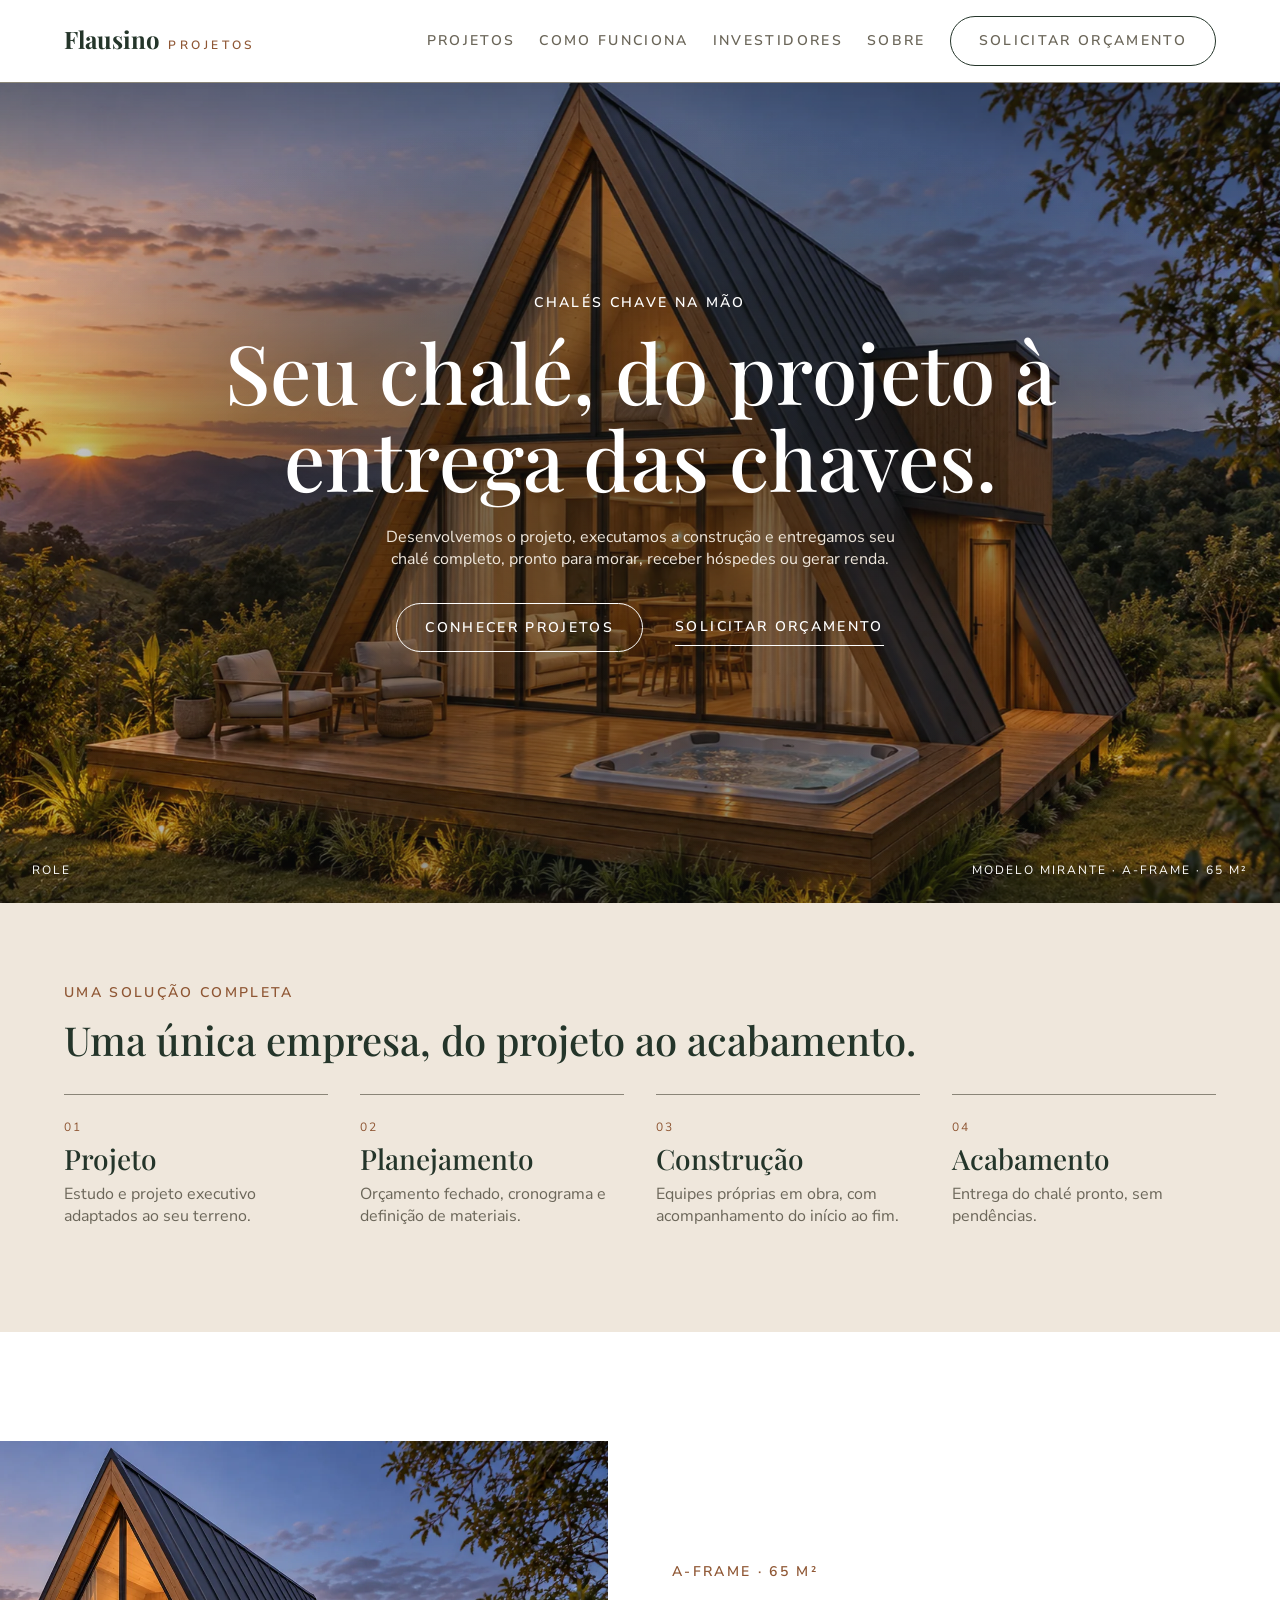
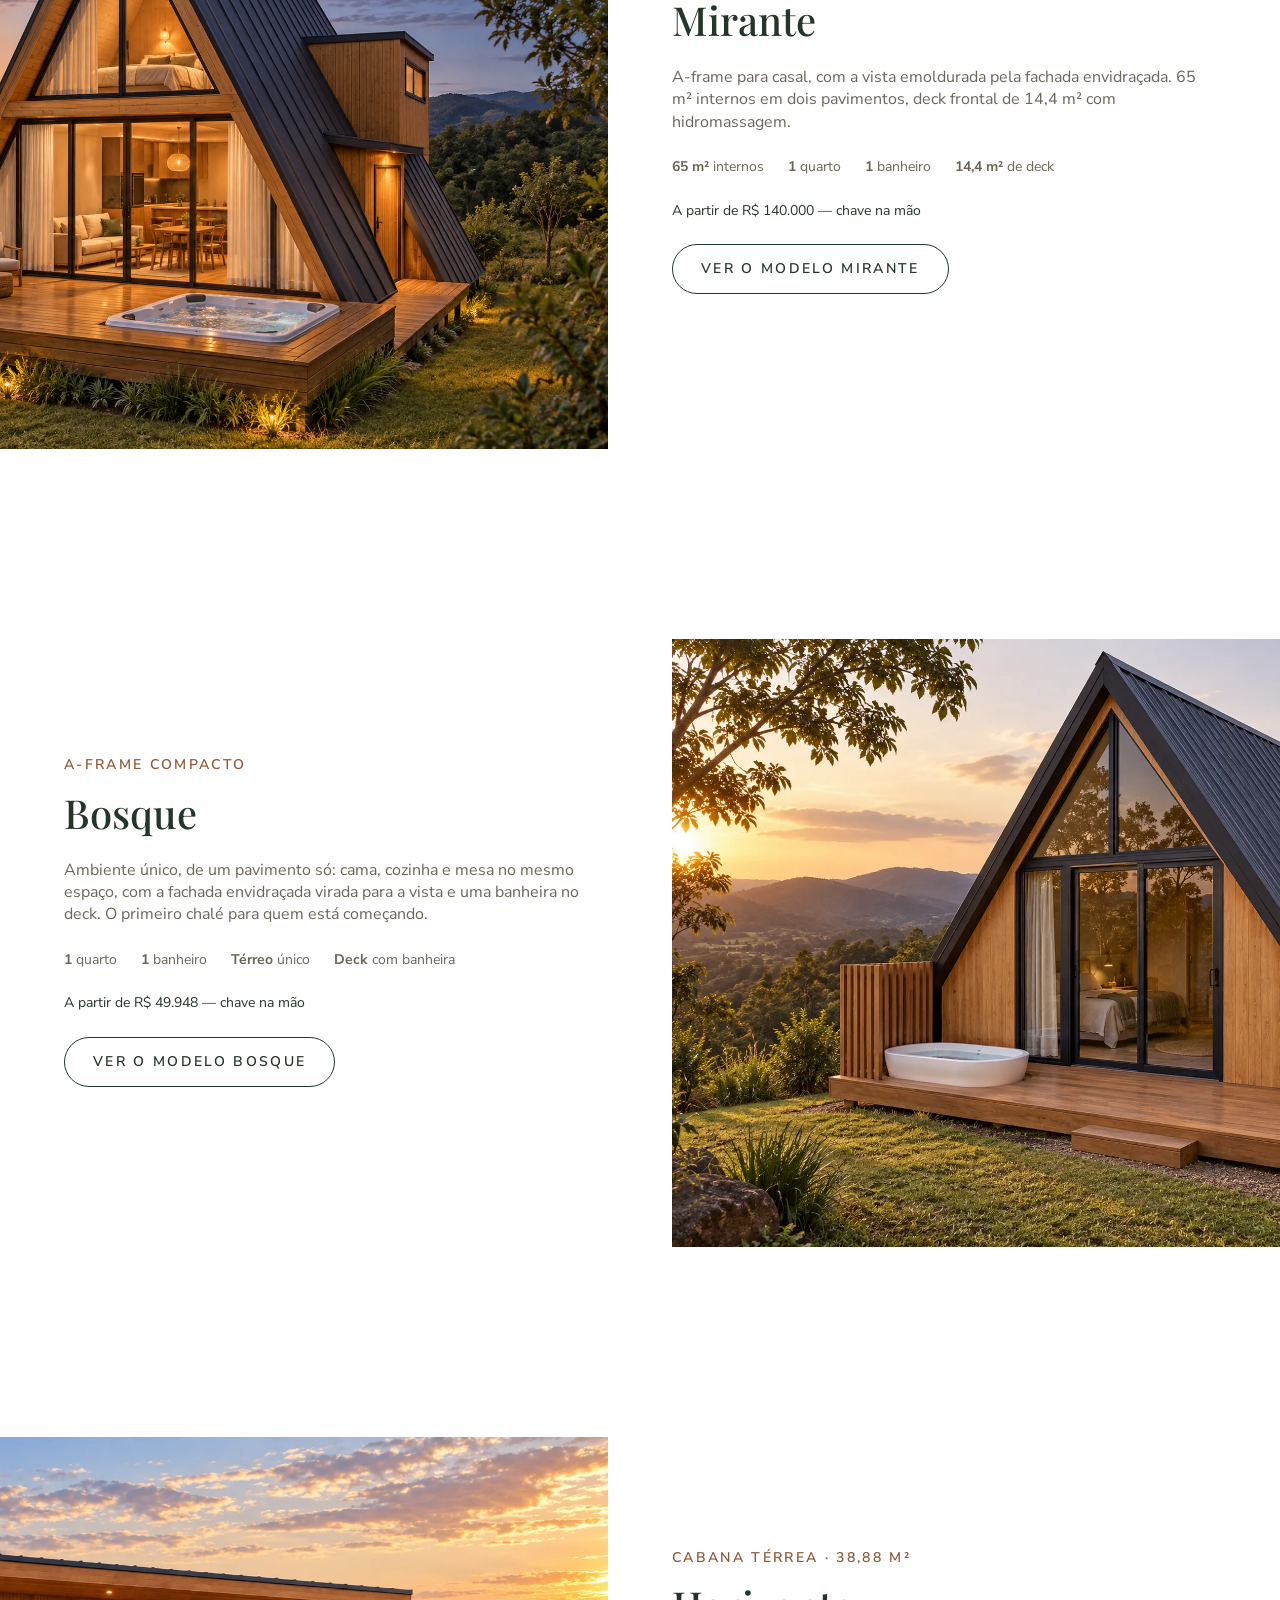
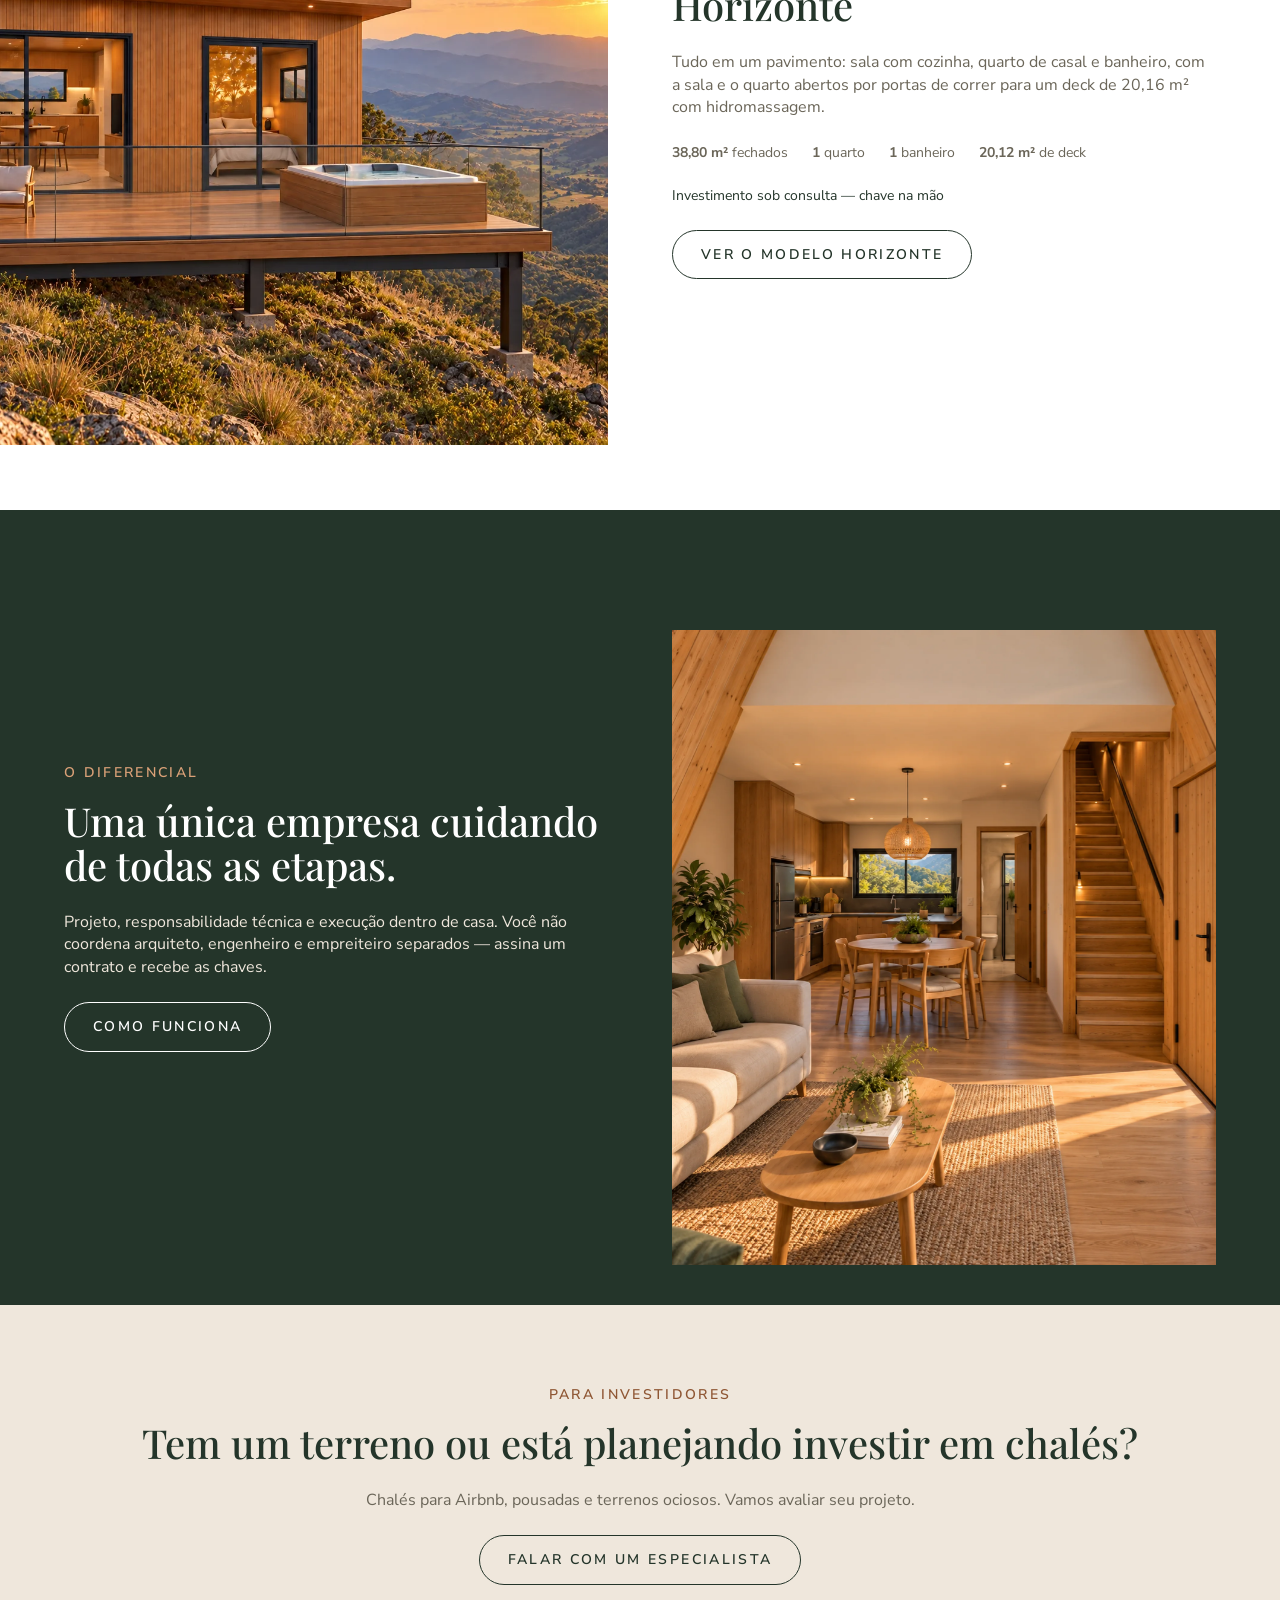
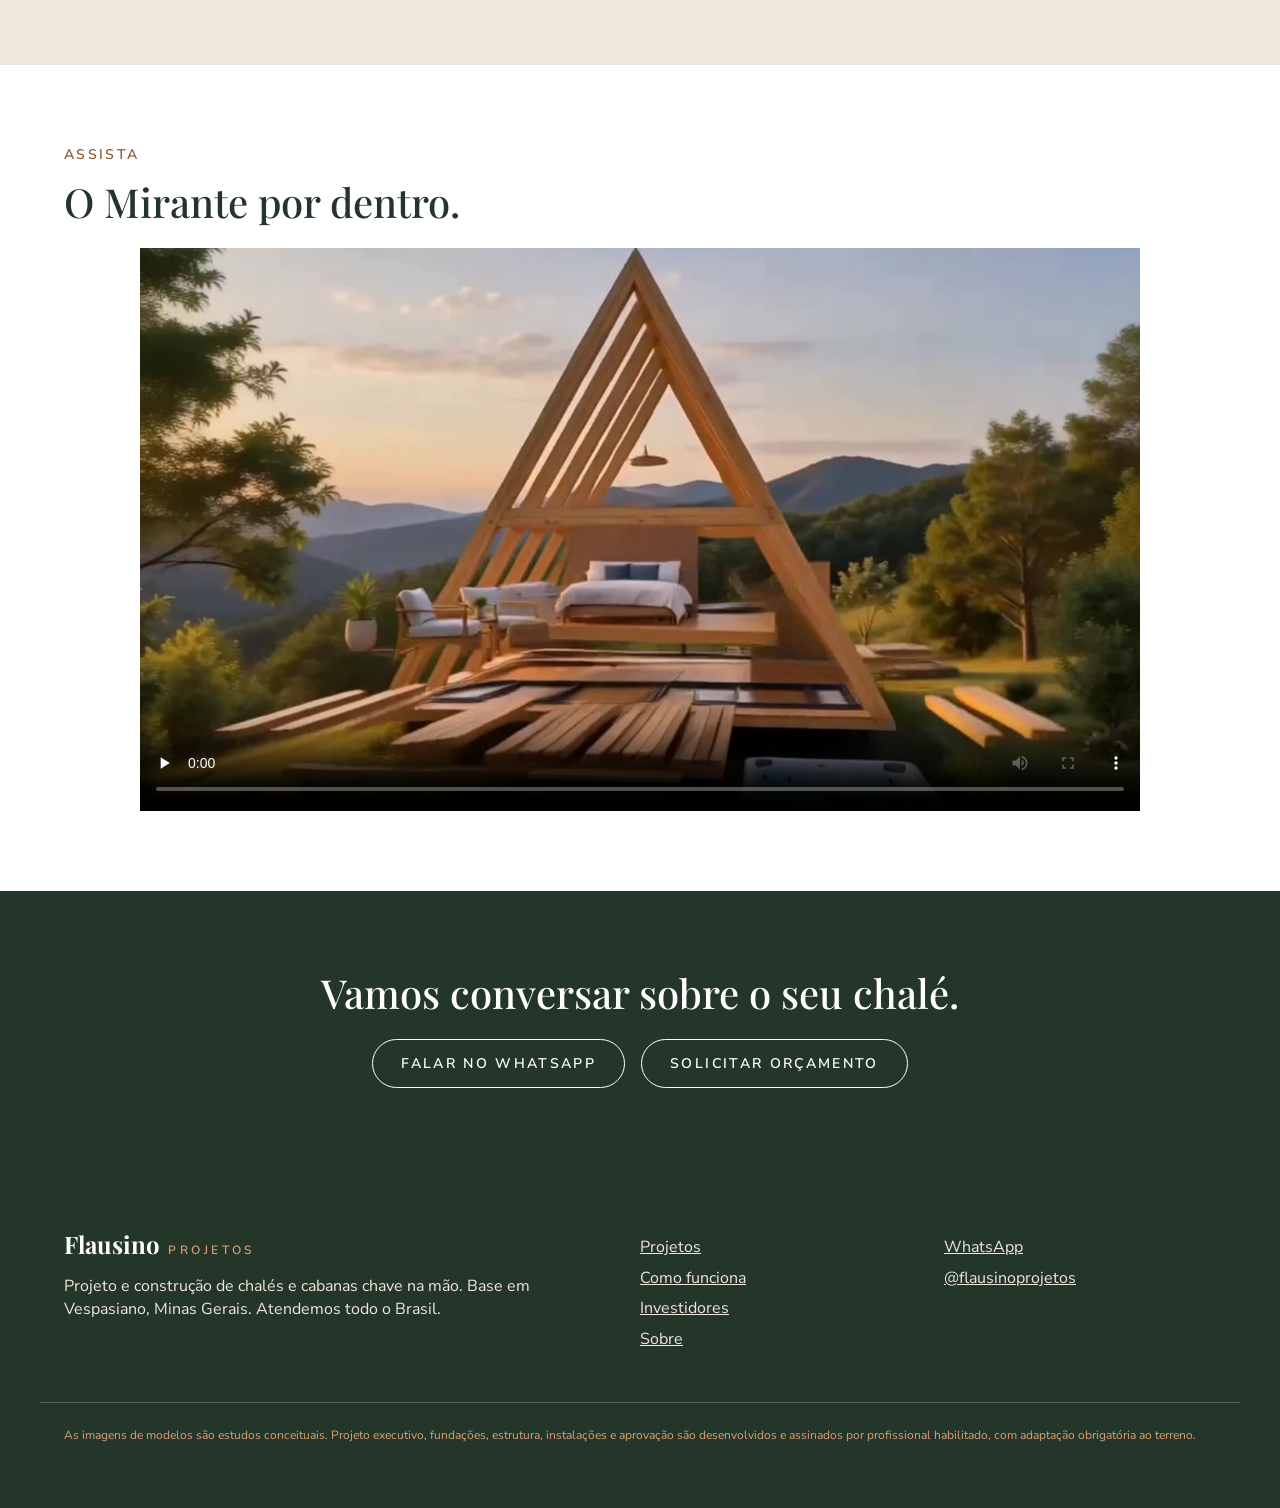
==== commit fee9e895: "Hero novo: foto clara em tela cheia Co-Authored-By: Claude Opus 5.5 <noreply@anthropic.com>" ====
--- a/index.html
+++ b/index.html
@@ -63,51 +63,51 @@
 
   <main id="conteudo" tabindex="-1">
     <section class="hero">
-      <!-- Slideshow de fotos, não vídeo: 5 slides que alternam os três
-           modelos e entardecer/dia, todos na mesma proporção 3:2 (1800×1200,
-           e 1536×1024 no Horizonte, cuja fonte é menor) para não haver salto
-           de enquadramento ao trocar — ver
-           tools/otimizar-midia.mjs. Sem JavaScript, só o primeiro <picture>
-           (com hero__slide--ativo, opacidade 1 por CSS puro, sem depender de
-           com-js) aparece; os outros ficam com opacidade 0 para sempre, o
-           que é o comportamento são de um slideshow que nunca troca. Com
-           JavaScript, site/assets/js/main.js (slideshowHero) alterna a
-           classe hero__slide--ativo entre eles em looping. -->
+      <!-- Hero em foto de tela cheia (referências: BelArosa, Aman): foto clara,
+           texto centralizado, um botão principal. Slideshow de 5 fotos na
+           mesma proporção 3:2 — ver tools/otimizar-midia.mjs. Sem JavaScript,
+           só o primeiro <picture> (hero__slide--ativo, opacidade 1 por CSS
+           puro) aparece e a legenda já nasce com o modelo dele. Com
+           JavaScript, main.js (slideshowHero) alterna as fotos e troca a
+           legenda com data-legenda/data-link de cada slide.
+           --foco: ponto preso quando sobra corte em cima/embaixo (tela larga).
+           --foco-m: ponto preso quando sobra corte nos lados (tela em pé). -->
       <div class="hero__slides" aria-hidden="true" data-slideshow-hero>
-        <picture class="hero__slide hero__slide--ativo">
+        <picture class="hero__slide hero__slide--ativo" data-legenda="Modelo Mirante · A-frame · 65 m²" data-link="modelos/mirante.html">
           <source srcset="assets/img/hero/mirante-entardecer.webp" type="image/webp">
-          <img style="--foco: 50% 0%" src="assets/img/hero/mirante-entardecer.jpg" width="1800" height="1200"
+          <img style="--foco: 50% 0%; --foco-m: 45% 50%" src="assets/img/hero/mirante-entardecer.jpg" width="1800" height="1200"
                fetchpriority="high" alt="">
         </picture>
-        <picture class="hero__slide">
+        <picture class="hero__slide" data-legenda="Modelo Bosque · A-frame compacto" data-link="modelos/bosque.html">
           <source srcset="assets/img/hero/bosque-entardecer.webp" type="image/webp">
-          <img style="--foco: 50% 6%" src="assets/img/hero/bosque-entardecer.jpg" width="1800" height="1200" alt="">
-        </picture>
-        <picture class="hero__slide">
+          <img style="--foco: 50% 6%; --foco-m: 50% 50%" src="assets/img/hero/bosque-entardecer.jpg" width="1800" height="1200" alt="">
+        </picture>
+        <picture class="hero__slide" data-legenda="Modelo Horizonte · Cabana térrea · 38,88 m²" data-link="modelos/horizonte.html">
           <source srcset="assets/img/hero/horizonte-fachada.webp" type="image/webp">
-          <img style="--foco: 50% 50%" src="assets/img/hero/horizonte-fachada.jpg" width="1536" height="1024" alt="">
-        </picture>
-        <picture class="hero__slide">
+          <img style="--foco: 50% 50%; --foco-m: 52% 50%" src="assets/img/hero/horizonte-fachada.jpg" width="1536" height="1024" alt="">
+        </picture>
+        <picture class="hero__slide" data-legenda="Modelo Mirante · A-frame · 65 m²" data-link="modelos/mirante.html">
           <source srcset="assets/img/hero/mirante-dia.webp" type="image/webp">
-          <img style="--foco: 50% 4%" src="assets/img/hero/mirante-dia.jpg" width="1800" height="1200" alt="">
-        </picture>
-        <picture class="hero__slide">
+          <img style="--foco: 50% 4%; --foco-m: 62% 50%" src="assets/img/hero/mirante-dia.jpg" width="1800" height="1200" alt="">
+        </picture>
+        <picture class="hero__slide" data-legenda="Modelo Bosque · A-frame compacto" data-link="modelos/bosque.html">
           <source srcset="assets/img/hero/bosque-lateral.webp" type="image/webp">
-          <img style="--foco: 50% 4%" src="assets/img/hero/bosque-lateral.jpg" width="1800" height="1200" alt="">
+          <img style="--foco: 50% 4%; --foco-m: 60% 50%" src="assets/img/hero/bosque-lateral.jpg" width="1800" height="1200" alt="">
         </picture>
       </div>
       <div class="hero__veu"></div>
       <div class="envelope hero__conteudo">
-        <span class="rotulo">Chalés chave na mão</span>
-        <h1 class="titulo-display">Seu chalé, do projeto à entrega das chaves.</h1>
-        <p class="corpo">Desenvolvemos o projeto, executamos a construção e entregamos
+        <span class="rotulo" data-entrada>Chalés chave na mão</span>
+        <h1 class="titulo-display hero__titulo" data-entrada>Seu chalé, do projeto à entrega das chaves.</h1>
+        <p class="corpo" data-entrada>Desenvolvemos o projeto, executamos a construção e entregamos
           seu chalé completo, pronto para morar, receber hóspedes ou gerar renda.</p>
-        <div class="grupo-pills">
+        <div class="hero__acoes" data-entrada>
           <a class="pill pill--claro" href="projetos.html">Conhecer projetos</a>
-          <a class="pill pill--claro" href="orcamento.html">Solicitar orçamento</a>
+          <a class="hero__link" href="orcamento.html">Solicitar orçamento</a>
         </div>
       </div>
       <span class="hero__scroll" aria-hidden="true">Role</span>
+      <a class="hero__legenda" href="modelos/mirante.html" data-legenda-hero>Modelo Mirante · A-frame · 65 m²</a>
     </section>
 
     <section class="secao secao--pergaminho">
--- a/assets/css/paginas.css
+++ b/assets/css/paginas.css
@@ -1,73 +1,117 @@
 /* site/assets/css/paginas.css */
-/* Altura da tela menos o cabeçalho: a foto 3:2 numa tela 16:9 sempre perde
-   um pouco da altura, e 88vh fazia perder até 26%. */
-.hero { position: relative; min-height: calc(100vh - 80px); min-height: calc(100svh - 80px);
-  display: grid; align-items: end; overflow: hidden; }
+/* --- Hero da home: foto em tela cheia --------------------------------------
+   Referências: BelArosa, Aman, DEN — a foto clara é a protagonista, o texto
+   fica centralizado por cima e há um único botão principal. Ocupa a altura
+   da tela menos o cabeçalho, no computador e no celular. */
+.hero {
+  position: relative; overflow: hidden;
+  min-height: calc(100vh - 80px); min-height: calc(100svh - 80px);
+  display: grid; place-items: center; text-align: center;
+  background: var(--verde-serra);   /* aparece só enquanto a foto carrega */
+}
 .hero__slides { position: absolute; inset: 0; z-index: 0; }
-/* Cada slide é um <picture> empilhado por cima do anterior (por ordem no
-   HTML) e alternado só por opacidade — sem depender de com-js: o primeiro
-   já nasce com hero__slide--ativo no HTML, então sem JavaScript ele fica
-   opaco para sempre e os demais, transparentes para sempre. Isso é o próprio
-   fallback são, não uma classe que o JS precisa aplicar depois. */
+/* Cada slide é um <picture> empilhado e alternado só por opacidade. O
+   primeiro já nasce ativo no HTML: sem JavaScript ele fica visível para
+   sempre e os demais, transparentes — o fallback são, sem depender de JS. */
 .hero__slide {
   position: absolute; inset: 0; width: 100%; height: 100%;
   opacity: 0; z-index: 0;
   transition: opacity 1200ms ease;
 }
-/* --foco (no style de cada <img> do hero) diz qual ponto da foto fica
-   preso quando a tela é mais larga que a foto e sobra corte em cima/embaixo.
-   Nos A-frames a ponta do telhado está quase na borda de cima, então o foco
-   vai para o alto (o corte sai do gramado); sem --foco, centraliza. */
-.hero__slide img { width: 100%; height: 100%; object-fit: cover; display: block;
-  object-position: var(--foco, 50% 50%); }
-/* z-index sobe junto com a opacidade: garante que o slide entrando sempre
-   pinta por cima do que está saindo, então o crossfade parece o slide novo
-   surgindo sobre o antigo em vez do inverso, não importa a ordem do DOM
-   (importa no loop, quando volta do último slide para o primeiro). */
+/* --foco / --foco-m: ver o comentário no HTML do hero. Tela larga corta em
+   cima/embaixo; tela em pé (celular) corta nos lados. */
+.hero__slide img {
+  width: 100%; height: 100%; object-fit: cover; display: block;
+  object-position: var(--foco, 50% 50%);
+}
+@media (max-aspect-ratio: 1/1) {
+  .hero__slide img { object-position: var(--foco-m, 50% 50%); }
+}
+/* O slide que entra pinta por cima do que sai (z-index sobe com a opacidade). */
 .hero__slide--ativo { opacity: 1; z-index: 1; }
+/* Aproximação lenta enquanto a foto está na tela. O slide que está saindo
+   (--saindo) continua a animação até sumir, para não "voltar" ao tamanho
+   original no meio do crossfade. 7,5s = 6s na tela + 1,2s de troca. */
+.com-js .hero__slide--ativo img,
+.com-js .hero__slide--saindo img { animation: hero-aproximar 7.5s linear both; }
+.hero__slide--saindo { z-index: 0; }
+@keyframes hero-aproximar { from { scale: 1; } to { scale: 1.06; } }
+
+/* Sombra neutra (não verde) e só onde precisa: no alto, embaixo, e uma
+   elipse suave atrás do bloco de texto no centro. O resto da foto fica com
+   a cor dela. As opacidades foram medidas contra as 5 fotos para o texto
+   branco passar em AA — ver o relatório no git log. */
 .hero__veu {
   position: absolute; inset: 0; z-index: 1;
-  /* Dois véus somados, em vez de um só chapado. O vertical segura a base,
-     onde ficam os botões; o horizontal escurece a ESQUERDA, que é a coluna do
-     texto. O canto superior direito — céu, pôr do sol, telhado — fica quase
-     limpo. Um véu único e uniforme precisava de 76% de opacidade em quase todo
-     o quadro para o rótulo passar em AA, e isso apagava a foto inteira. */
   background:
-    linear-gradient(to top,
-      rgba(36,53,42,0.88) 0%,
-      rgba(36,53,42,0.74) 40%,
-      rgba(36,53,42,0.58) 72%,
-      rgba(36,53,42,0.12) 92%,
-      rgba(36,53,42,0.00) 100%),
-    linear-gradient(to right,
-      rgba(36,53,42,0.60) 0%,
-      rgba(36,53,42,0.40) 34%,
-      rgba(36,53,42,0.10) 70%,
-      rgba(36,53,42,0.00) 100%);
-}
-.hero__conteudo { position: relative; z-index: 2; color: var(--branco); padding-block: var(--e-10); }
-.hero__conteudo .corpo { color: var(--pergaminho); margin-block: var(--e-3); }
-/* Branco, não terracota. Sobre imagem em movimento a luminância do fundo é
-   imprevisível e a posição do rótulo dentro do gradiente muda continuamente com
-   a largura da janela — qualquer cor de meio-tom passa em algumas larguras e
-   falha em outras. O acento terracota continua nas superfícies planas, onde o
-   teste de tokens verifica o contraste de forma determinística. */
+    radial-gradient(ellipse var(--veu-l, 60%) var(--veu-a, 48%) at 50% 52%,
+      rgba(14, 18, 16, 0.62) 0%,
+      rgba(14, 18, 16, 0.46) 55%,
+      rgba(14, 18, 16, 0.00) 100%),
+    linear-gradient(to bottom,
+      rgba(14, 18, 16, 0.40) 0%,
+      rgba(14, 18, 16, 0.10) 24%,
+      rgba(14, 18, 16, 0.00) 45%,
+      rgba(14, 18, 16, 0.00) 70%,
+      rgba(14, 18, 16, 0.45) 100%);
+}
+.hero__conteudo {
+  position: relative; z-index: 2; color: var(--branco);
+  padding-block: var(--e-10) var(--e-15);
+}
+.hero__titulo {
+  font-size: clamp(2.5rem, 6.4vw, 5.5rem);
+  line-height: 1.06; max-width: 20ch; margin: var(--e-2) auto 0;
+}
+.hero__conteudo .corpo {
+  color: var(--pergaminho); max-width: 54ch;
+  margin: var(--e-3) auto var(--e-4);
+}
+/* Branco, não terracota: sobre foto a luminância do fundo muda a cada slide. */
 .hero__conteudo .rotulo { color: var(--branco); }
-.hero__scroll {
-  position: absolute; left: var(--e-3); bottom: var(--e-3); z-index: 2;
+.hero__acoes {
+  display: flex; flex-wrap: wrap; gap: var(--e-2) var(--e-4);
+  justify-content: center; align-items: center;
+}
+/* O segundo caminho é link, não outro botão: um só chamariz principal. */
+.hero__link {
+  color: var(--branco); text-decoration: none;
+  font-size: var(--texto-rotulo); font-weight: 600;
+  text-transform: uppercase; letter-spacing: var(--espaco-caixa-alta);
+  padding-block: var(--e-1); border-bottom: 1px solid currentColor;
+}
+.hero__link:hover, .hero__link:focus-visible { border-bottom-color: transparent; }
+.hero__scroll, .hero__legenda {
+  position: absolute; bottom: var(--e-3); z-index: 2;
   color: var(--branco); font-size: var(--texto-legenda);
   text-transform: uppercase; letter-spacing: var(--espaco-caixa-alta);
 }
-/* Tela em pé (celular, tablet na vertical): uma foto 3:2 esticada para
-   preencher 88% da altura mostrava só 35% da largura, uma fatia de telhado
-   sob o véu. Aqui a foto fica inteira no topo, na proporção dela, e o texto
-   vem logo abaixo sobre o verde da marca, sem véu. */
-@media (max-aspect-ratio: 1/1), (max-width: 699px) {
-  .hero { min-height: 0; display: block; background: var(--verde-serra); }
-  .hero__slides { position: relative; inset: auto; aspect-ratio: 3 / 2; }
-  .hero__veu, .hero__scroll { display: none; }
-  .hero__conteudo { padding-block: var(--e-6) var(--e-8); }
-}
+.hero__scroll { left: var(--e-4); }
+.hero__legenda {
+  right: var(--e-4); text-decoration: none;
+  transition: opacity 400ms ease;
+}
+.hero__legenda:hover, .hero__legenda:focus-visible { text-decoration: underline; }
+.hero__legenda[data-trocando] { opacity: 0; }
+/* Em tela em pé o bloco de texto ocupa quase a largura toda: a elipse
+   precisa ser proporcionalmente mais larga para cobrir o rótulo e o texto. */
+@media (max-aspect-ratio: 1/1) { .hero__veu { --veu-l: 95%; --veu-a: 50%; } }
+@media (max-width: 699px) {
+  .hero__conteudo { padding-block: var(--e-8) var(--e-10); }
+  .hero__acoes { flex-direction: column; gap: var(--e-3); }
+  .hero__scroll { display: none; }
+  .hero__legenda { left: var(--e-2); right: var(--e-2); text-align: center; }
+}
+
+/* Entrada, no estilo Dala: rótulo, título, texto e ações sobem em sequência
+   ao abrir a página. Animação de CSS, sem JavaScript: com "Reduzir
+   movimento" ela vira instantânea (regra global em animacoes.css). */
+.com-js .hero [data-entrada] { animation: hero-entrar 1.1s cubic-bezier(0.16, 1, 0.3, 1) both; }
+.com-js .hero [data-entrada]:nth-child(2) { animation-delay: 0.12s; }
+.com-js .hero [data-entrada]:nth-child(3) { animation-delay: 0.24s; }
+.com-js .hero [data-entrada]:nth-child(4) { animation-delay: 0.36s; }
+@keyframes hero-entrar { from { opacity: 0; translate: 0 28px; } to { opacity: 1; translate: 0 0; } }
+
 .etapas { list-style: none; margin: var(--e-4) 0 0; padding: 0; display: grid; gap: 0; }
 .etapas li { padding-block: var(--e-3); border-top: var(--filete); }
 .etapas li span {
--- a/assets/css/animacoes.css
+++ b/assets/css/animacoes.css
@@ -71,4 +71,6 @@
   /* Mesmo raciocínio para o crossfade do hero: é só opacidade, então continua.
      As fotos são decorativas e nenhuma informação depende delas. */
   html:not(.movimento-forcado) .hero__slide { transition: opacity 1200ms ease !important; }
+  /* A aproximação lenta das fotos do hero é zoom: sai por inteiro. */
+  html:not(.movimento-forcado) .hero__slide img { animation: none !important; }
 }
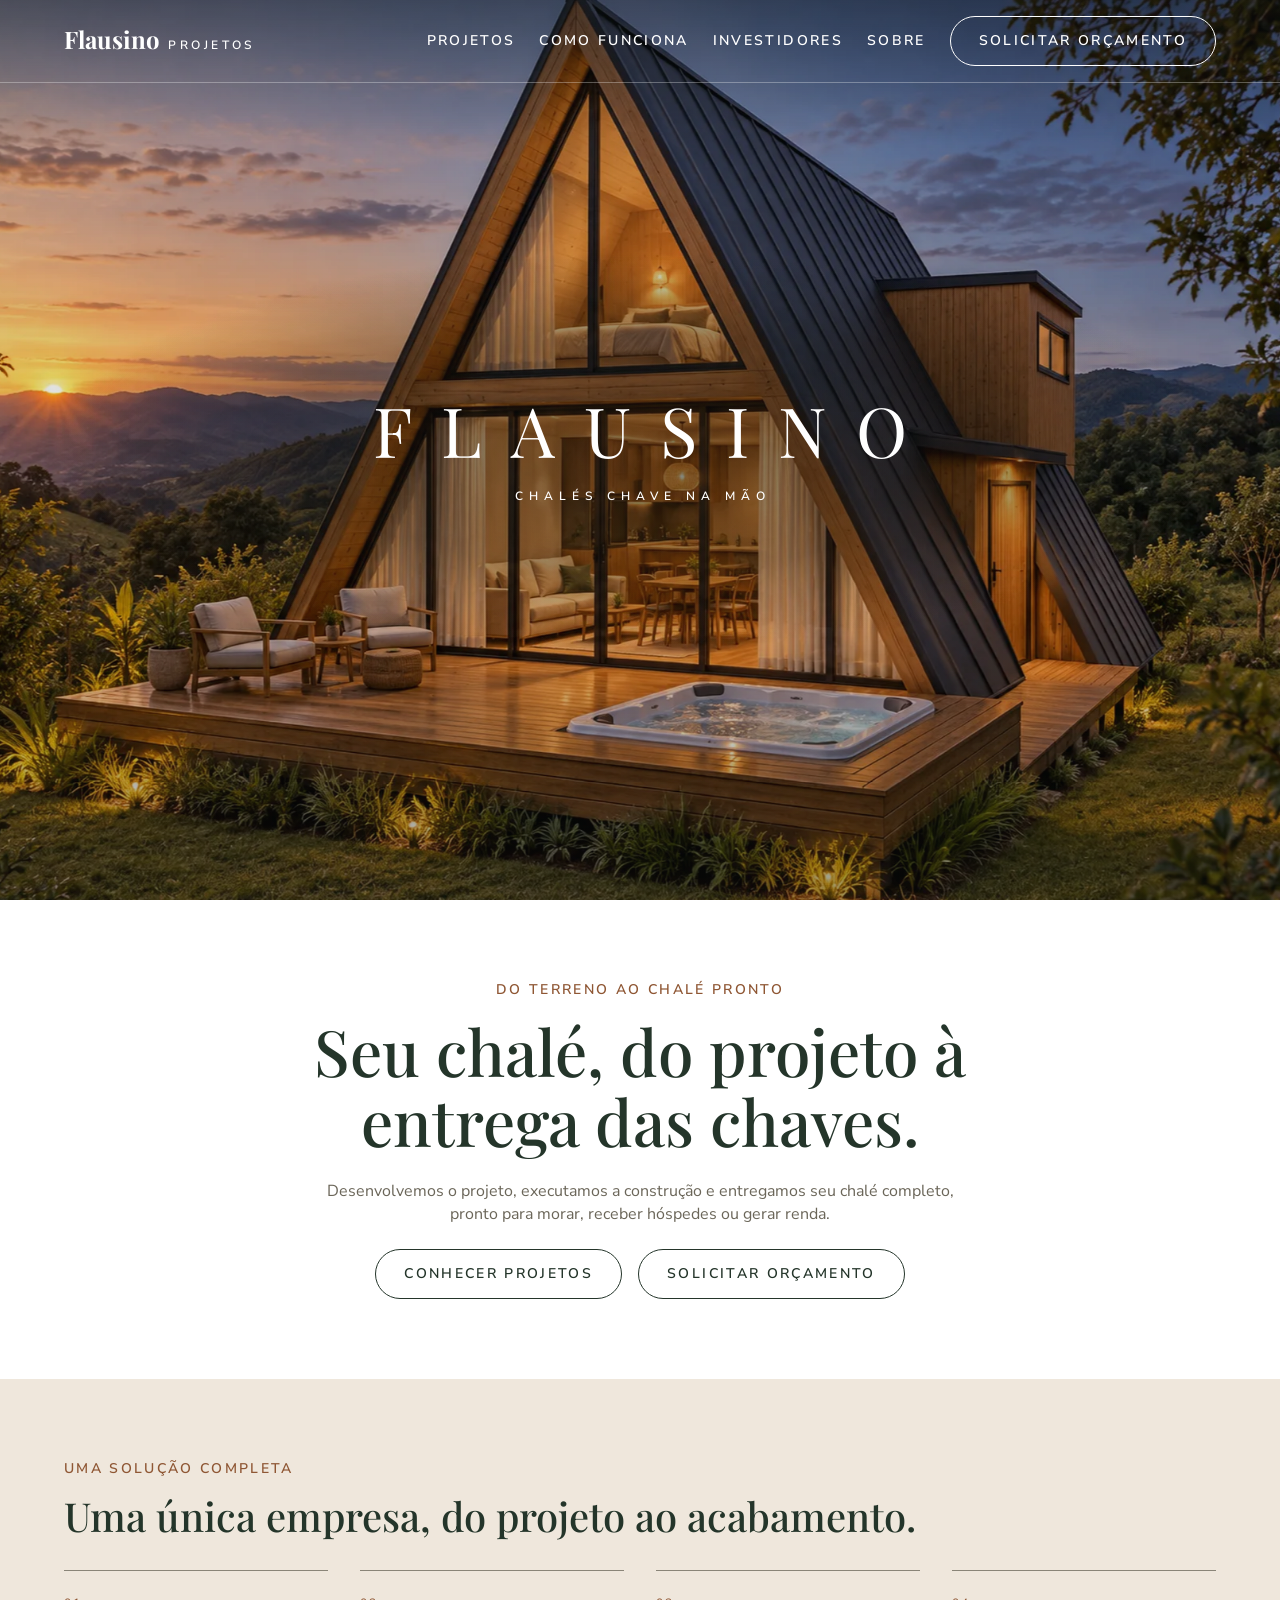
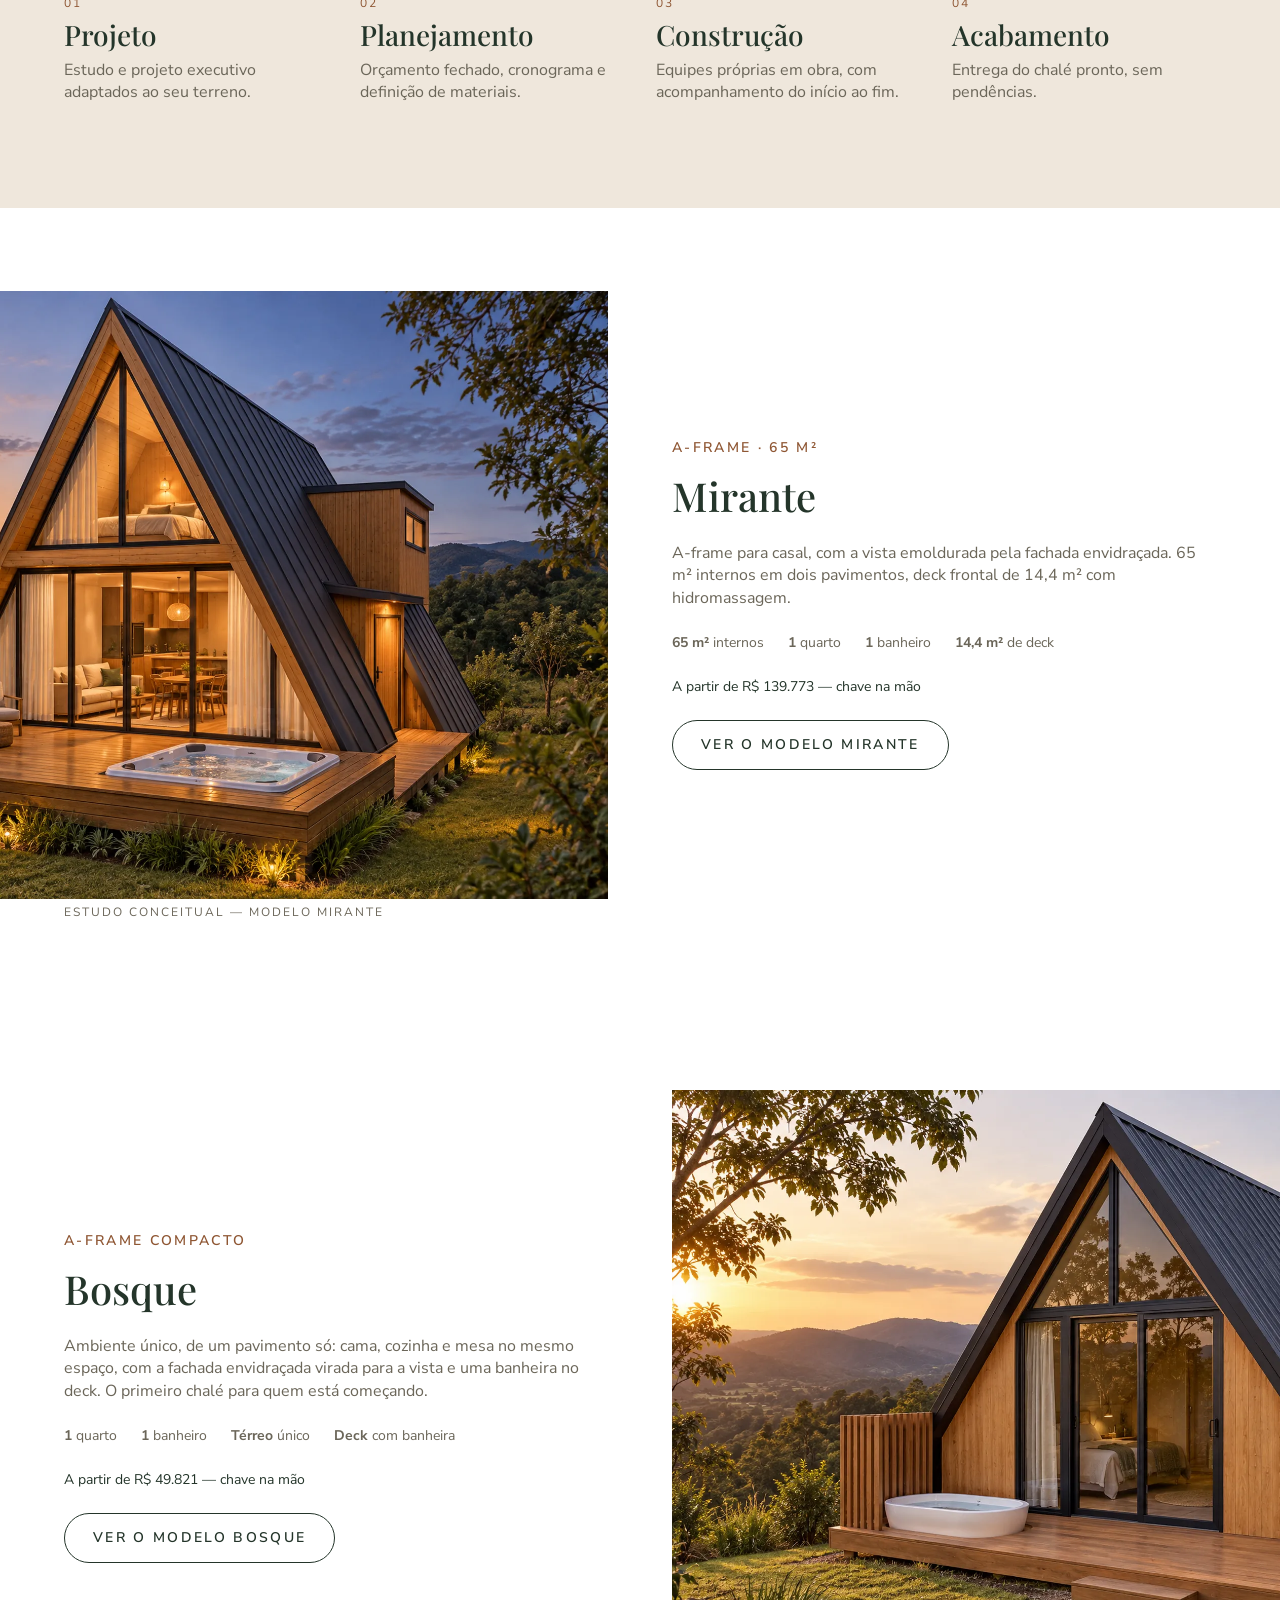
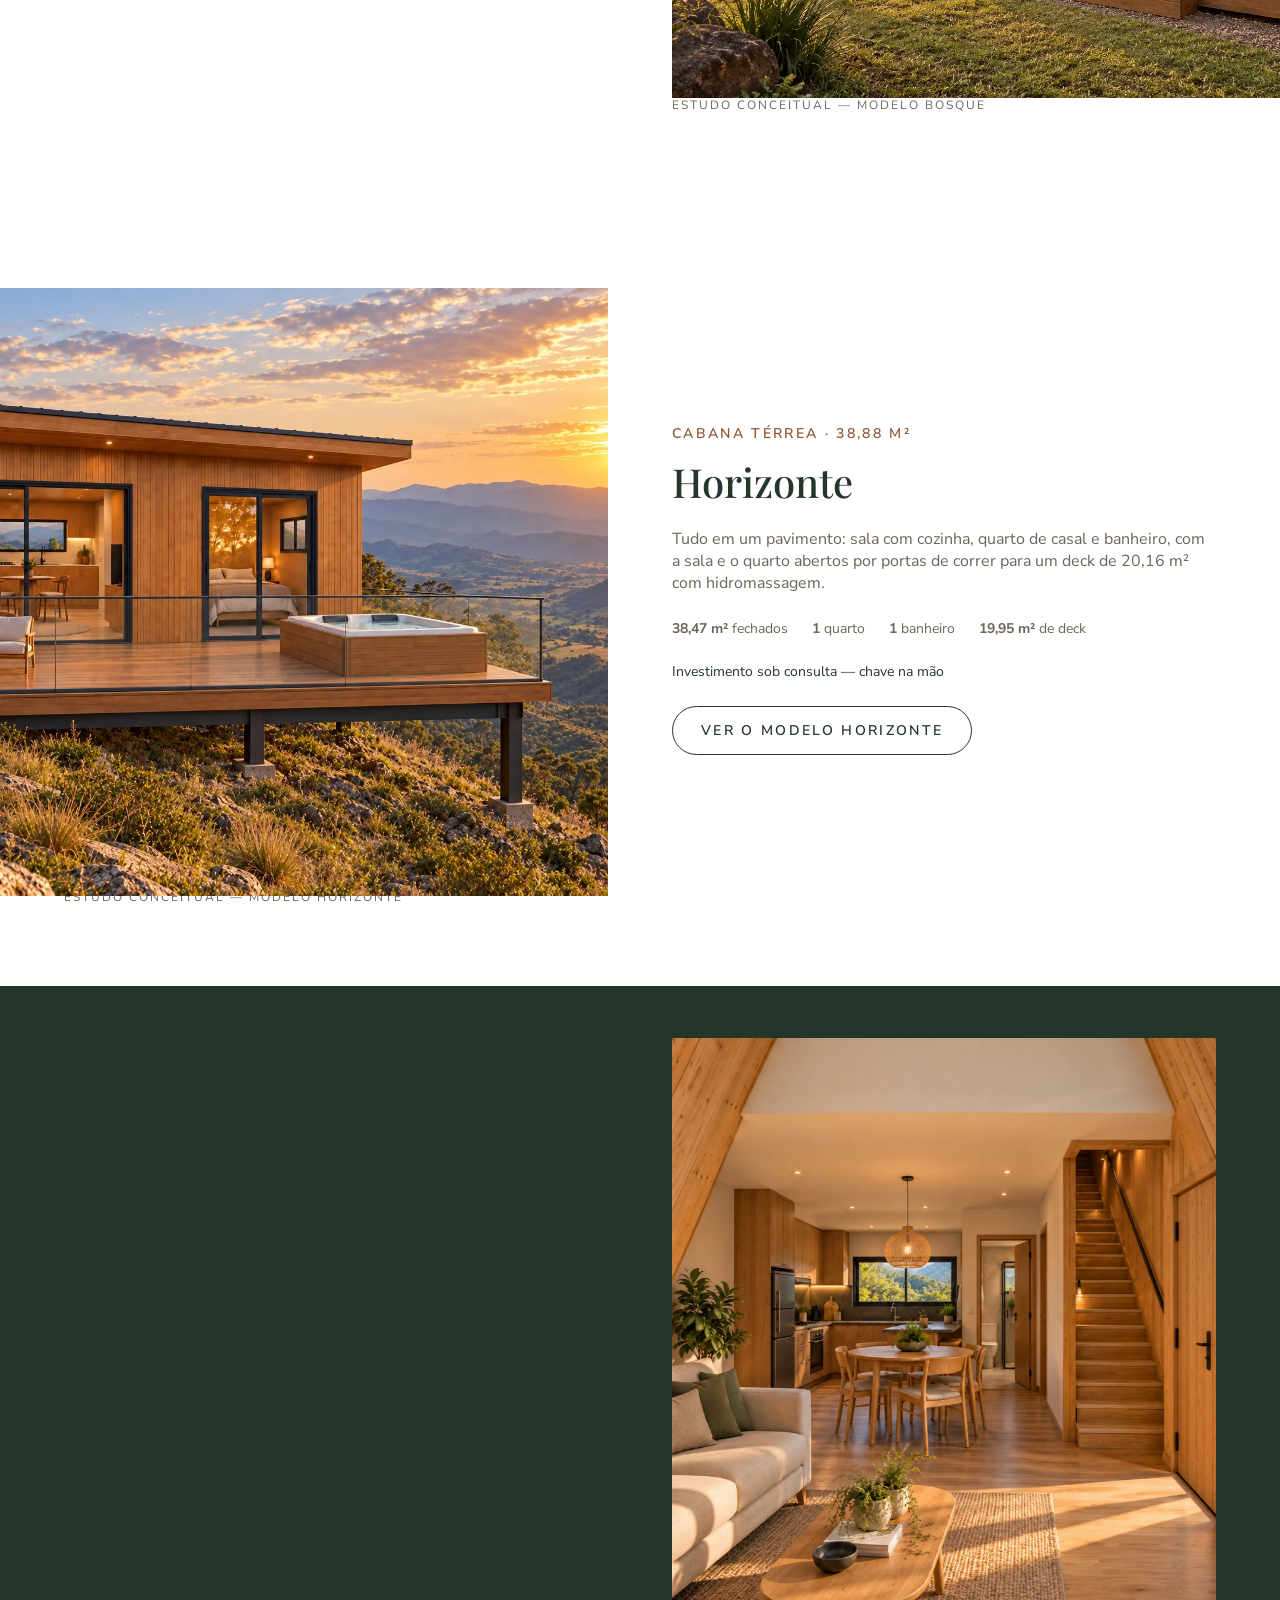
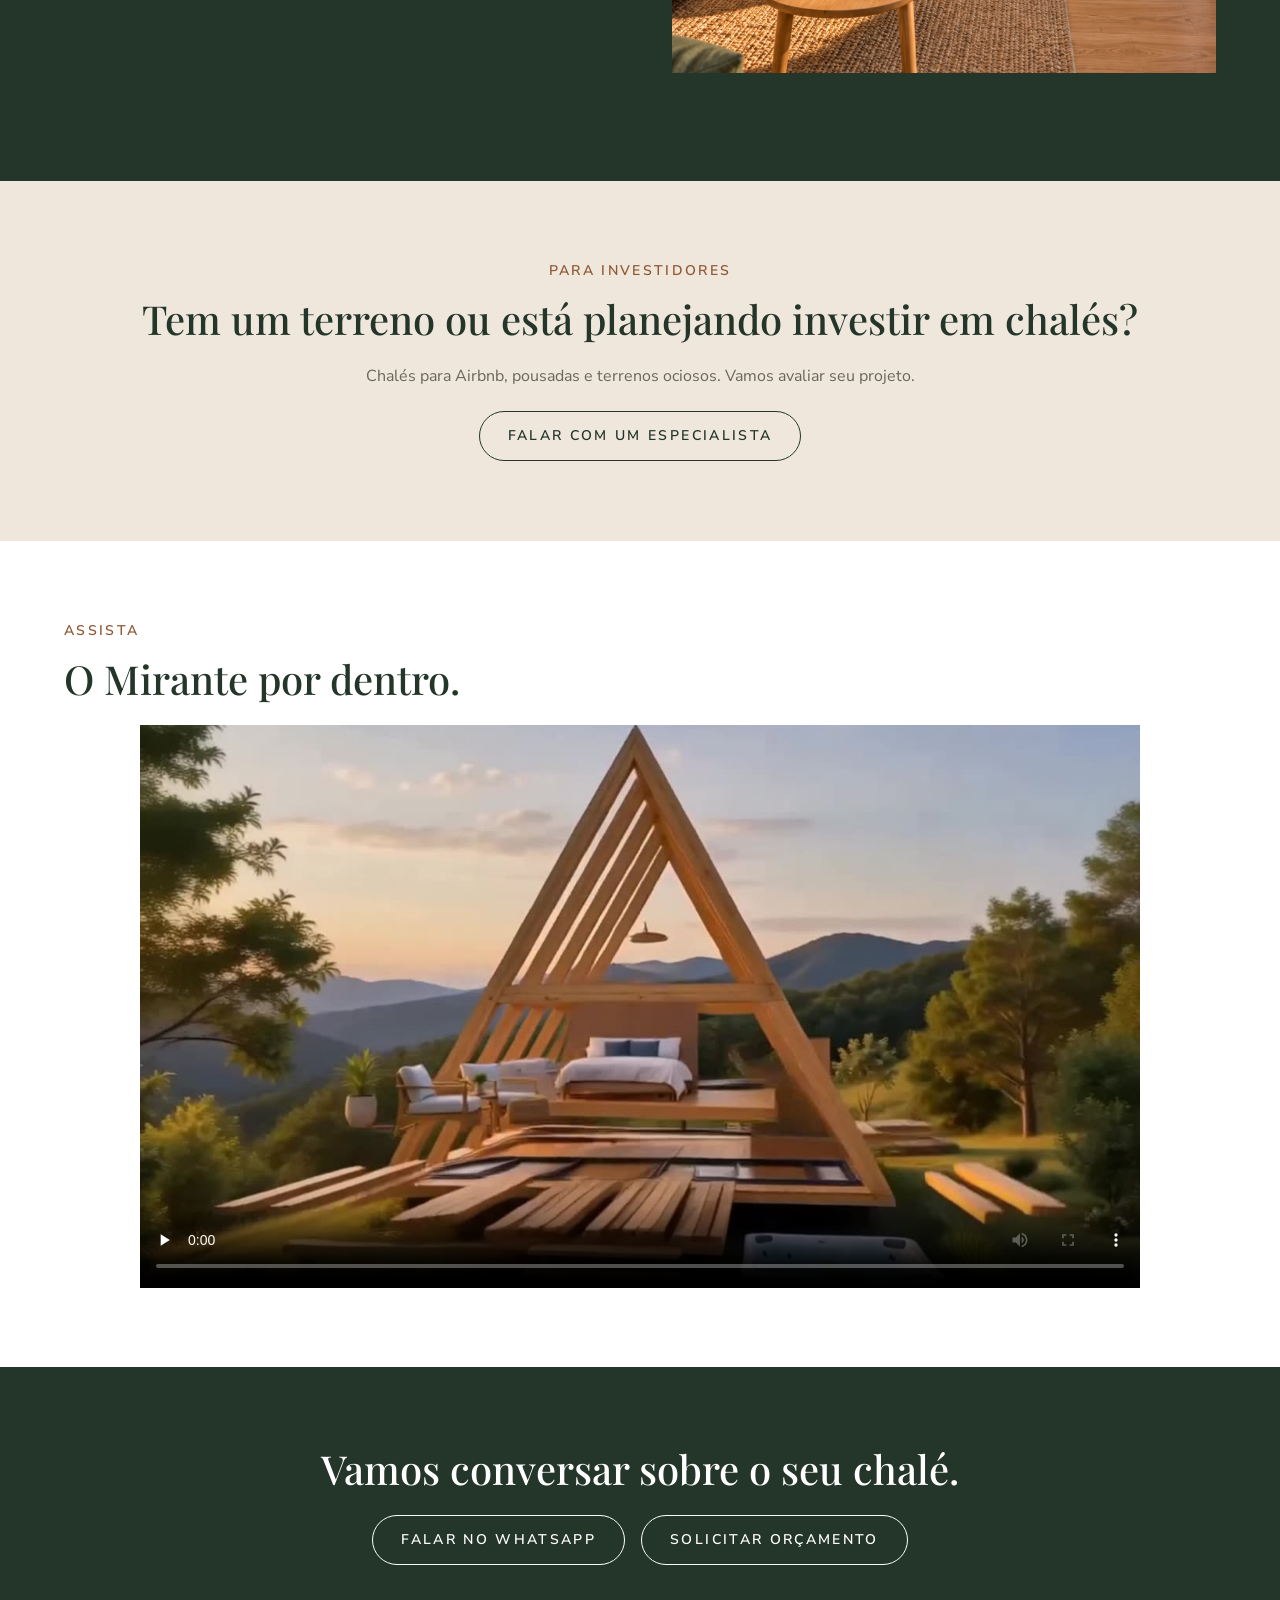
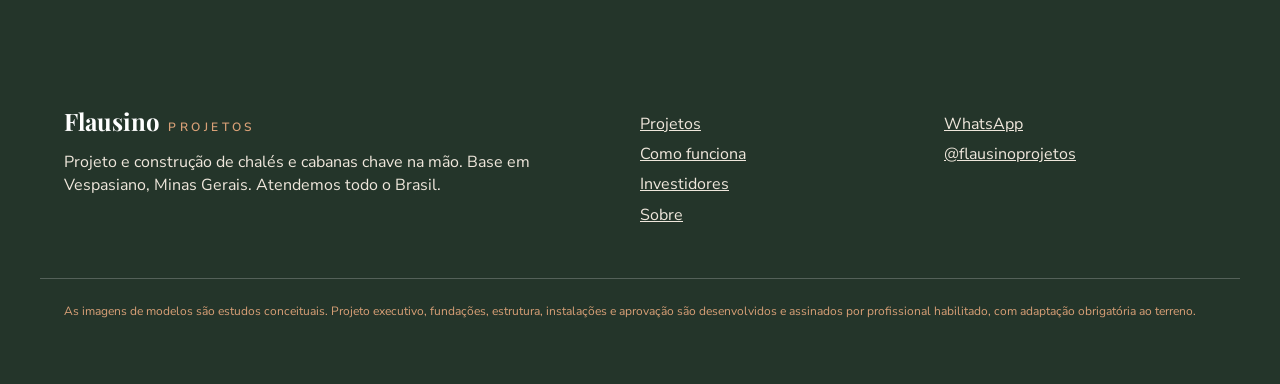
==== commit fee0207d: "Hero minimalista Co-Authored-By: Claude Opus 5.5 <noreply@anthropic.com>" ====
--- a/index.html
+++ b/index.html
@@ -27,7 +27,7 @@
   <meta name="twitter:card" content="summary_large_image">
   <link rel="preconnect" href="https://fonts.googleapis.com">
   <link rel="preconnect" href="https://fonts.gstatic.com" crossorigin>
-  <link href="https://fonts.googleapis.com/css2?family=Nunito+Sans:wght@300;400;600&family=Playfair+Display:wght@500;700&display=swap" rel="stylesheet">
+  <link href="https://fonts.googleapis.com/css2?family=Nunito+Sans:wght@300;400;600&family=Playfair+Display:wght@400;500;700&display=swap" rel="stylesheet">
   <link rel="stylesheet" href="assets/css/tokens.css">
   <link rel="stylesheet" href="assets/css/base.css">
   <link rel="stylesheet" href="assets/css/componentes.css">
@@ -37,7 +37,7 @@
 <body>
   <a class="pular-para-conteudo" href="#conteudo">Pular para o conteúdo</a>
 
-  <header class="cabecalho">
+  <header class="cabecalho cabecalho--sobre-foto">
     <div class="envelope cabecalho__interno">
       <a class="cabecalho__marca" href="index.html" aria-label="Flausino Projetos — início">
         <span class="marca__nome">Flausino</span>
@@ -63,51 +63,57 @@
 
   <main id="conteudo" tabindex="-1">
     <section class="hero">
-      <!-- Hero em foto de tela cheia (referências: BelArosa, Aman): foto clara,
-           texto centralizado, um botão principal. Slideshow de 5 fotos na
-           mesma proporção 3:2 — ver tools/otimizar-midia.mjs. Sem JavaScript,
-           só o primeiro <picture> (hero__slide--ativo, opacidade 1 por CSS
-           puro) aparece e a legenda já nasce com o modelo dele. Com
-           JavaScript, main.js (slideshowHero) alterna as fotos e troca a
-           legenda com data-legenda/data-link de cada slide.
+      <!-- Hero minimalista (referência: ecomorada.com.br): foto em tela cheia
+           indo até o topo — o cabeçalho fica transparente por cima dela, ver
+           cabecalho--sobre-foto em componentes.css — e, no centro, só a marca.
+           A frase, o texto e os botões ficam na seção logo abaixo.
+           Slideshow: 5 fotos 3:2 (tools/otimizar-midia.mjs). Sem JavaScript
+           só a primeira aparece; com ele, main.js (slideshowHero) alterna.
            --foco: ponto preso quando sobra corte em cima/embaixo (tela larga).
            --foco-m: ponto preso quando sobra corte nos lados (tela em pé). -->
       <div class="hero__slides" aria-hidden="true" data-slideshow-hero>
-        <picture class="hero__slide hero__slide--ativo" data-legenda="Modelo Mirante · A-frame · 65 m²" data-link="modelos/mirante.html">
+        <picture class="hero__slide hero__slide--ativo">
           <source srcset="assets/img/hero/mirante-entardecer.webp" type="image/webp">
           <img style="--foco: 50% 0%; --foco-m: 45% 50%" src="assets/img/hero/mirante-entardecer.jpg" width="1800" height="1200"
                fetchpriority="high" alt="">
         </picture>
-        <picture class="hero__slide" data-legenda="Modelo Bosque · A-frame compacto" data-link="modelos/bosque.html">
+        <picture class="hero__slide">
           <source srcset="assets/img/hero/bosque-entardecer.webp" type="image/webp">
           <img style="--foco: 50% 6%; --foco-m: 50% 50%" src="assets/img/hero/bosque-entardecer.jpg" width="1800" height="1200" alt="">
         </picture>
-        <picture class="hero__slide" data-legenda="Modelo Horizonte · Cabana térrea · 38,88 m²" data-link="modelos/horizonte.html">
+        <picture class="hero__slide">
           <source srcset="assets/img/hero/horizonte-fachada.webp" type="image/webp">
           <img style="--foco: 50% 50%; --foco-m: 52% 50%" src="assets/img/hero/horizonte-fachada.jpg" width="1536" height="1024" alt="">
         </picture>
-        <picture class="hero__slide" data-legenda="Modelo Mirante · A-frame · 65 m²" data-link="modelos/mirante.html">
+        <picture class="hero__slide">
           <source srcset="assets/img/hero/mirante-dia.webp" type="image/webp">
           <img style="--foco: 50% 4%; --foco-m: 62% 50%" src="assets/img/hero/mirante-dia.jpg" width="1800" height="1200" alt="">
         </picture>
-        <picture class="hero__slide" data-legenda="Modelo Bosque · A-frame compacto" data-link="modelos/bosque.html">
+        <picture class="hero__slide">
           <source srcset="assets/img/hero/bosque-lateral.webp" type="image/webp">
           <img style="--foco: 50% 4%; --foco-m: 60% 50%" src="assets/img/hero/bosque-lateral.jpg" width="1800" height="1200" alt="">
         </picture>
       </div>
       <div class="hero__veu"></div>
-      <div class="envelope hero__conteudo">
-        <span class="rotulo" data-entrada>Chalés chave na mão</span>
-        <h1 class="titulo-display hero__titulo" data-entrada>Seu chalé, do projeto à entrega das chaves.</h1>
-        <p class="corpo" data-entrada>Desenvolvemos o projeto, executamos a construção e entregamos
+      <div class="hero__marca">
+        <!-- O <h1> é só para Google e leitor de tela; a tela mostra a marca. -->
+        <h1 class="visualmente-oculto">Flausino Projetos — chalés chave na mão</h1>
+        <p class="hero__nome" aria-hidden="true">Flausino</p>
+        <p class="hero__assinatura" aria-hidden="true">Chalés chave na mão</p>
+      </div>
+    </section>
+
+    <section class="secao abertura">
+      <div class="envelope centralizado">
+        <span class="rotulo">Do terreno ao chalé pronto</span>
+        <h2 class="titulo-display">Seu chalé, do projeto à entrega das chaves.</h2>
+        <p class="corpo">Desenvolvemos o projeto, executamos a construção e entregamos
           seu chalé completo, pronto para morar, receber hóspedes ou gerar renda.</p>
-        <div class="hero__acoes" data-entrada>
-          <a class="pill pill--claro" href="projetos.html">Conhecer projetos</a>
-          <a class="hero__link" href="orcamento.html">Solicitar orçamento</a>
-        </div>
-      </div>
-      <span class="hero__scroll" aria-hidden="true">Role</span>
-      <a class="hero__legenda" href="modelos/mirante.html" data-legenda-hero>Modelo Mirante · A-frame · 65 m²</a>
+        <div class="grupo-pills">
+          <a class="pill" href="projetos.html">Conhecer projetos</a>
+          <a class="pill" href="orcamento.html">Solicitar orçamento</a>
+        </div>
+      </div>
     </section>
 
     <section class="secao secao--pergaminho">
--- a/assets/css/base.css
+++ b/assets/css/base.css
@@ -62,6 +62,13 @@
 }
 .secao--escura .rotulo { color: var(--terracota-claro); }
 
+/* Texto só para leitor de tela e buscadores (ex.: o nome completo no <h1> do
+   hero, onde a tela mostra só a marca). */
+.visualmente-oculto {
+  position: absolute; width: 1px; height: 1px; overflow: hidden;
+  clip-path: inset(50%); white-space: nowrap;
+}
+
 /* <figure> vem com margin: 1em 40px do navegador. No desktop isso
    desalinhava a legenda da coluna de texto; no celular encolhia a foto do
    modelo para ~2/3 da largura da tela. Zerado em qualquer largura. */
--- a/assets/css/componentes.css
+++ b/assets/css/componentes.css
@@ -72,6 +72,28 @@
 }
 .menu-movel a { display: block; padding: var(--e-2) 0; text-decoration: none; }
 
+/* Cabeçalho da home: transparente por cima da foto do hero, com letras
+   brancas; volta ao branco (cabecalho--solido, posto pelo main.js) quando a
+   foto sai da tela ou o menu do celular abre. Tudo sob .com-js: sem
+   JavaScript ninguém tiraria a transparência depois do hero, e sobraria
+   texto branco sobre fundo branco — então sem ele fica o cabeçalho normal. */
+.com-js .cabecalho--sobre-foto {
+  position: fixed; left: 0; right: 0;
+  transition: background var(--transicao), border-color var(--transicao), padding var(--transicao);
+}
+.com-js .cabecalho--sobre-foto:not(.cabecalho--solido) {
+  background: transparent; border-bottom-color: rgba(255, 255, 255, 0.3);
+}
+.com-js .cabecalho--sobre-foto:not(.cabecalho--solido) .marca__nome,
+.com-js .cabecalho--sobre-foto:not(.cabecalho--solido) .marca__sufixo,
+.com-js .cabecalho--sobre-foto:not(.cabecalho--solido) .navegacao a,
+.com-js .cabecalho--sobre-foto:not(.cabecalho--solido) .menu-botao { color: var(--branco); }
+.com-js .cabecalho--sobre-foto:not(.cabecalho--solido) .navegacao .pill { border-color: var(--branco); }
+.com-js .cabecalho--sobre-foto:not(.cabecalho--solido) .navegacao .pill:hover,
+.com-js .cabecalho--sobre-foto:not(.cabecalho--solido) .navegacao .pill:focus-visible {
+  background: var(--branco); color: var(--verde-serra);
+}
+
 /* --- Card de modelo ----------------------------------------------------- */
 .card { display: flex; flex-direction: column; gap: var(--e-2); text-decoration: none; }
 .card__figura { overflow: hidden; background: var(--pergaminho); aspect-ratio: 3 / 2; }
@@ -107,8 +129,8 @@
    vazio. */
 .rodape a[hidden] { display: none; }
 /* .corpo por padrão usa --cinza-texto (pensado para fundo claro — 5,72:1 lá).
-   Sobre o verde-serra do rodapé isso cai para ~2,3:1. Mesmo padrão de
-   .hero__conteudo .corpo: reescreve para a cor clara já usada no rodapé. */
+   Sobre o verde-serra do rodapé isso cai para ~2,3:1: reescreve para a cor
+   clara já usada nas faixas escuras. */
 .rodape .corpo { color: var(--pergaminho); }
 .rodape__grade { display: grid; gap: var(--e-4); grid-template-columns: 1fr; }
 @media (min-width: 760px) { .rodape__grade { grid-template-columns: 2fr 1fr 1fr; } }
--- a/assets/css/paginas.css
+++ b/assets/css/paginas.css
@@ -1,14 +1,16 @@
 /* site/assets/css/paginas.css */
-/* --- Hero da home: foto em tela cheia --------------------------------------
-   Referências: BelArosa, Aman, DEN — a foto clara é a protagonista, o texto
-   fica centralizado por cima e há um único botão principal. Ocupa a altura
-   da tela menos o cabeçalho, no computador e no celular. */
+/* --- Hero da home: minimalista -------------------------------------------
+   Referência: ecomorada.com.br. Foto em tela cheia e, no centro, só a marca.
+   Com JavaScript o cabeçalho fica transparente por cima (cabecalho--sobre-
+   foto) e o hero ocupa a tela inteira; sem JavaScript o cabeçalho é o branco
+   de sempre e o hero ocupa a tela menos ele. */
 .hero {
   position: relative; overflow: hidden;
   min-height: calc(100vh - 80px); min-height: calc(100svh - 80px);
   display: grid; place-items: center; text-align: center;
   background: var(--verde-serra);   /* aparece só enquanto a foto carrega */
 }
+.com-js .hero { min-height: 100vh; min-height: 100svh; }
 .hero__slides { position: absolute; inset: 0; z-index: 0; }
 /* Cada slide é um <picture> empilhado e alternado só por opacidade. O
    primeiro já nasce ativo no HTML: sem JavaScript ele fica visível para
@@ -37,80 +39,50 @@
 .hero__slide--saindo { z-index: 0; }
 @keyframes hero-aproximar { from { scale: 1; } to { scale: 1.06; } }
 
-/* Sombra neutra (não verde) e só onde precisa: no alto, embaixo, e uma
-   elipse suave atrás do bloco de texto no centro. O resto da foto fica com
-   a cor dela. As opacidades foram medidas contra as 5 fotos para o texto
-   branco passar em AA — ver o relatório no git log. */
+/* Sombra neutra: mais forte no alto (onde o cabeçalho transparente fica por
+   cima da foto) e embaixo, leve no resto, e uma faixa suave no centro para a
+   marca. Opacidades medidas contra as 5 fotos para o branco passar em AA. */
 .hero__veu {
   position: absolute; inset: 0; z-index: 1;
   background:
-    radial-gradient(ellipse var(--veu-l, 60%) var(--veu-a, 48%) at 50% 52%,
-      rgba(14, 18, 16, 0.62) 0%,
-      rgba(14, 18, 16, 0.46) 55%,
+    radial-gradient(ellipse var(--veu-l, 46%) var(--veu-a, 22%) at 50% 50%,
+      rgba(14, 18, 16, 0.48) 0%,
+      rgba(14, 18, 16, 0.32) 60%,
       rgba(14, 18, 16, 0.00) 100%),
     linear-gradient(to bottom,
-      rgba(14, 18, 16, 0.40) 0%,
-      rgba(14, 18, 16, 0.10) 24%,
-      rgba(14, 18, 16, 0.00) 45%,
-      rgba(14, 18, 16, 0.00) 70%,
-      rgba(14, 18, 16, 0.45) 100%);
-}
-.hero__conteudo {
-  position: relative; z-index: 2; color: var(--branco);
-  padding-block: var(--e-10) var(--e-15);
-}
-.hero__titulo {
-  font-size: clamp(2.5rem, 6.4vw, 5.5rem);
-  line-height: 1.06; max-width: 20ch; margin: var(--e-2) auto 0;
-}
-.hero__conteudo .corpo {
-  color: var(--pergaminho); max-width: 54ch;
-  margin: var(--e-3) auto var(--e-4);
-}
-/* Branco, não terracota: sobre foto a luminância do fundo muda a cada slide. */
-.hero__conteudo .rotulo { color: var(--branco); }
-.hero__acoes {
-  display: flex; flex-wrap: wrap; gap: var(--e-2) var(--e-4);
-  justify-content: center; align-items: center;
-}
-/* O segundo caminho é link, não outro botão: um só chamariz principal. */
-.hero__link {
-  color: var(--branco); text-decoration: none;
-  font-size: var(--texto-rotulo); font-weight: 600;
-  text-transform: uppercase; letter-spacing: var(--espaco-caixa-alta);
-  padding-block: var(--e-1); border-bottom: 1px solid currentColor;
-}
-.hero__link:hover, .hero__link:focus-visible { border-bottom-color: transparent; }
-.hero__scroll, .hero__legenda {
-  position: absolute; bottom: var(--e-3); z-index: 2;
-  color: var(--branco); font-size: var(--texto-legenda);
-  text-transform: uppercase; letter-spacing: var(--espaco-caixa-alta);
-}
-.hero__scroll { left: var(--e-4); }
-.hero__legenda {
-  right: var(--e-4); text-decoration: none;
-  transition: opacity 400ms ease;
-}
-.hero__legenda:hover, .hero__legenda:focus-visible { text-decoration: underline; }
-.hero__legenda[data-trocando] { opacity: 0; }
-/* Em tela em pé o bloco de texto ocupa quase a largura toda: a elipse
-   precisa ser proporcionalmente mais larga para cobrir o rótulo e o texto. */
-@media (max-aspect-ratio: 1/1) { .hero__veu { --veu-l: 95%; --veu-a: 50%; } }
+      rgba(14, 18, 16, 0.55) 0%,
+      rgba(14, 18, 16, 0.22) 16%,
+      rgba(14, 18, 16, 0.12) 40%,
+      rgba(14, 18, 16, 0.12) 65%,
+      rgba(14, 18, 16, 0.40) 100%);
+}
+@media (max-aspect-ratio: 1/1) { .hero__veu { --veu-l: 90%; --veu-a: 20%; } }
+.hero__marca { position: relative; z-index: 2; color: var(--branco); padding-inline: var(--e-2); }
+/* A marca em letras finas e bem espaçadas. O padding-left igual ao
+   letter-spacing compensa o espaço que sobra depois da última letra, para o
+   nome ficar centrado de verdade. */
+.hero__nome {
+  margin: 0; font-family: var(--fonte-serif); font-weight: 400;
+  font-size: clamp(1.75rem, 5.4vw, 4.9rem); line-height: 1;
+  text-transform: uppercase;
+  letter-spacing: 0.42em; padding-left: 0.42em;
+}
+.hero__assinatura {
+  margin: var(--e-3) 0 0; font-size: var(--texto-legenda); font-weight: 600;
+  text-transform: uppercase; letter-spacing: 0.5em; padding-left: 0.5em;
+}
 @media (max-width: 699px) {
-  .hero__conteudo { padding-block: var(--e-8) var(--e-10); }
-  .hero__acoes { flex-direction: column; gap: var(--e-3); }
-  .hero__scroll { display: none; }
-  .hero__legenda { left: var(--e-2); right: var(--e-2); text-align: center; }
-}
-
-/* Entrada, no estilo Dala: rótulo, título, texto e ações sobem em sequência
-   ao abrir a página. Animação de CSS, sem JavaScript: com "Reduzir
-   movimento" ela vira instantânea (regra global em animacoes.css). */
-.com-js .hero [data-entrada] { animation: hero-entrar 1.1s cubic-bezier(0.16, 1, 0.3, 1) both; }
-.com-js .hero [data-entrada]:nth-child(2) { animation-delay: 0.12s; }
-.com-js .hero [data-entrada]:nth-child(3) { animation-delay: 0.24s; }
-.com-js .hero [data-entrada]:nth-child(4) { animation-delay: 0.36s; }
-@keyframes hero-entrar { from { opacity: 0; translate: 0 28px; } to { opacity: 1; translate: 0 0; } }
+  .hero__nome { letter-spacing: 0.3em; padding-left: 0.3em; }
+  .hero__assinatura { letter-spacing: 0.36em; padding-left: 0.36em; }
+}
+/* Entrada: a marca surge devagar, depois a assinatura. Com "Reduzir
+   movimento" vira instantânea (regra global em animacoes.css). */
+.com-js .hero__nome { animation: hero-surgir 1.6s cubic-bezier(0.16, 1, 0.3, 1) 0.2s both; }
+.com-js .hero__assinatura { animation: hero-surgir 1.6s cubic-bezier(0.16, 1, 0.3, 1) 0.6s both; }
+@keyframes hero-surgir { from { opacity: 0; letter-spacing: 0.6em; } }
+
+/* Seção logo abaixo do hero, com o que saiu dele: frase, texto e botões. */
+.abertura .titulo-display { max-width: 20ch; margin-inline: auto; }
 
 .etapas { list-style: none; margin: var(--e-4) 0 0; padding: 0; display: grid; gap: 0; }
 .etapas li { padding-block: var(--e-3); border-top: var(--filete); }
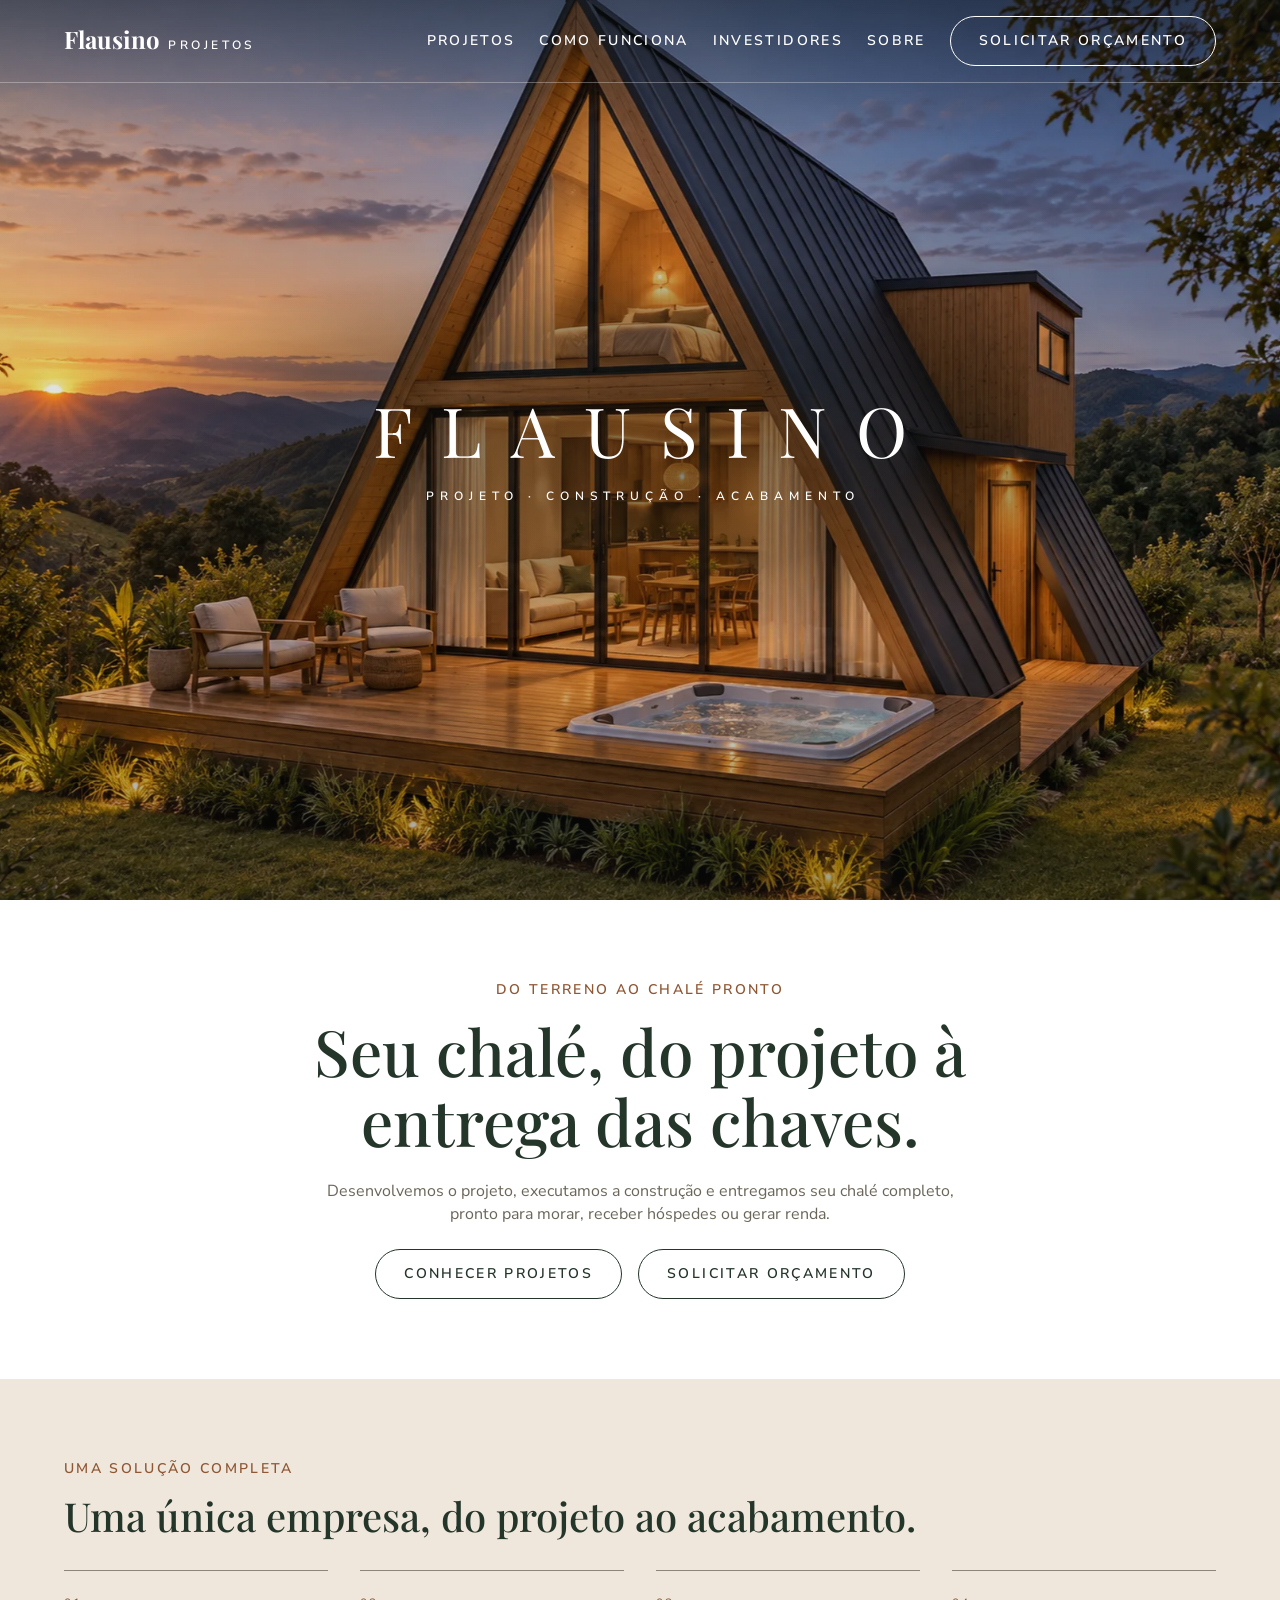
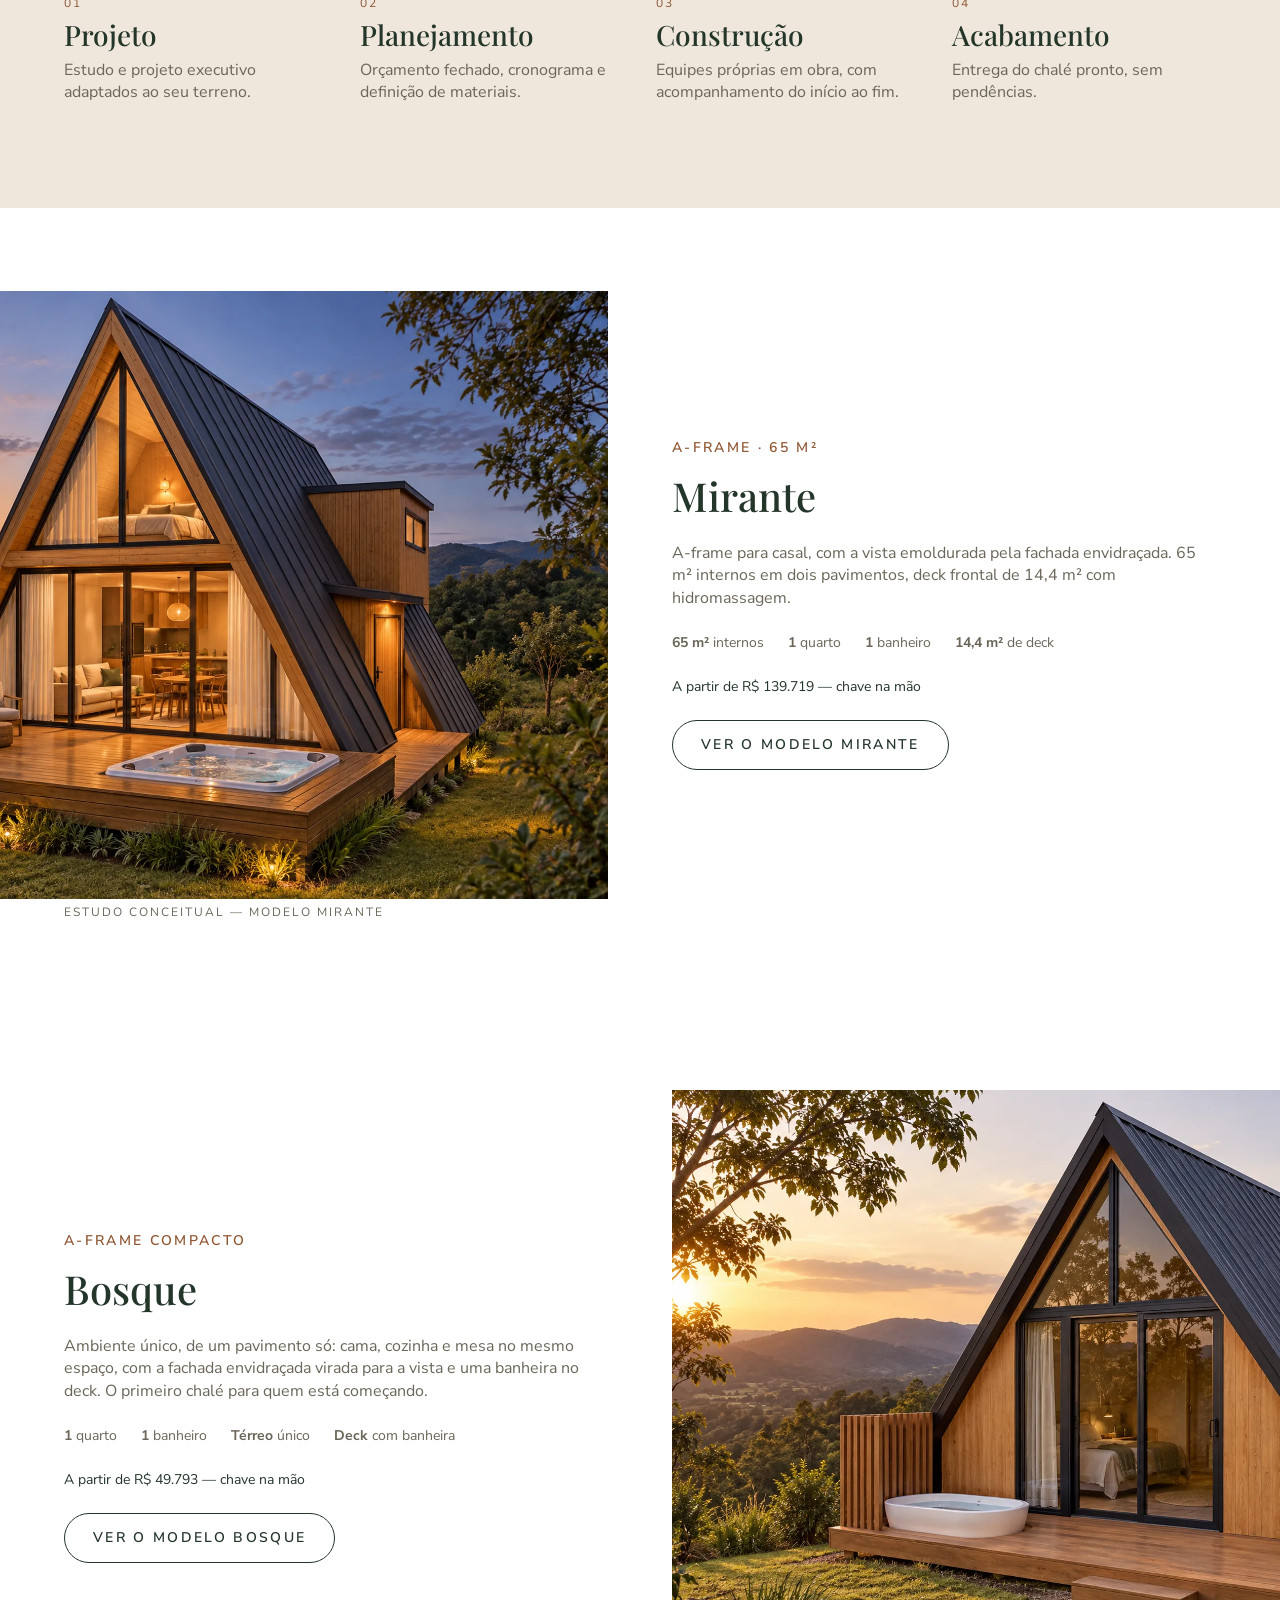
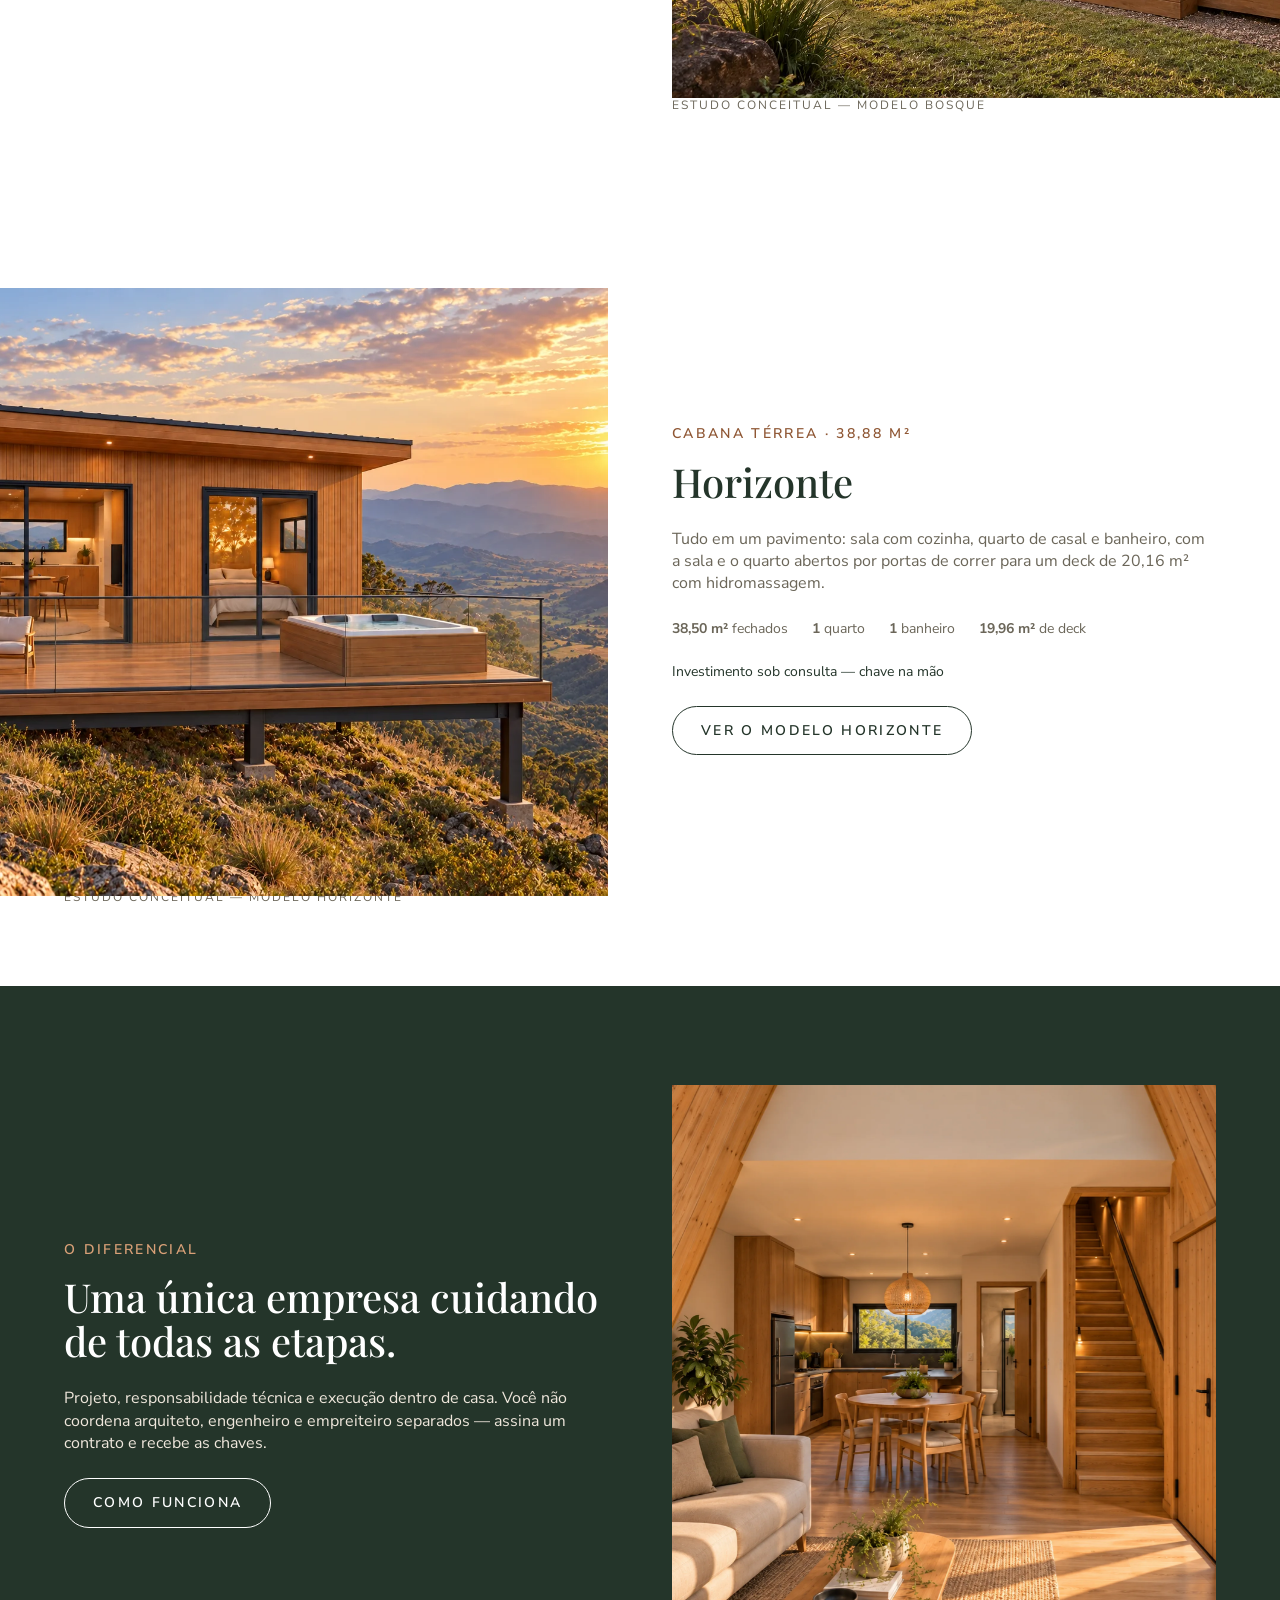
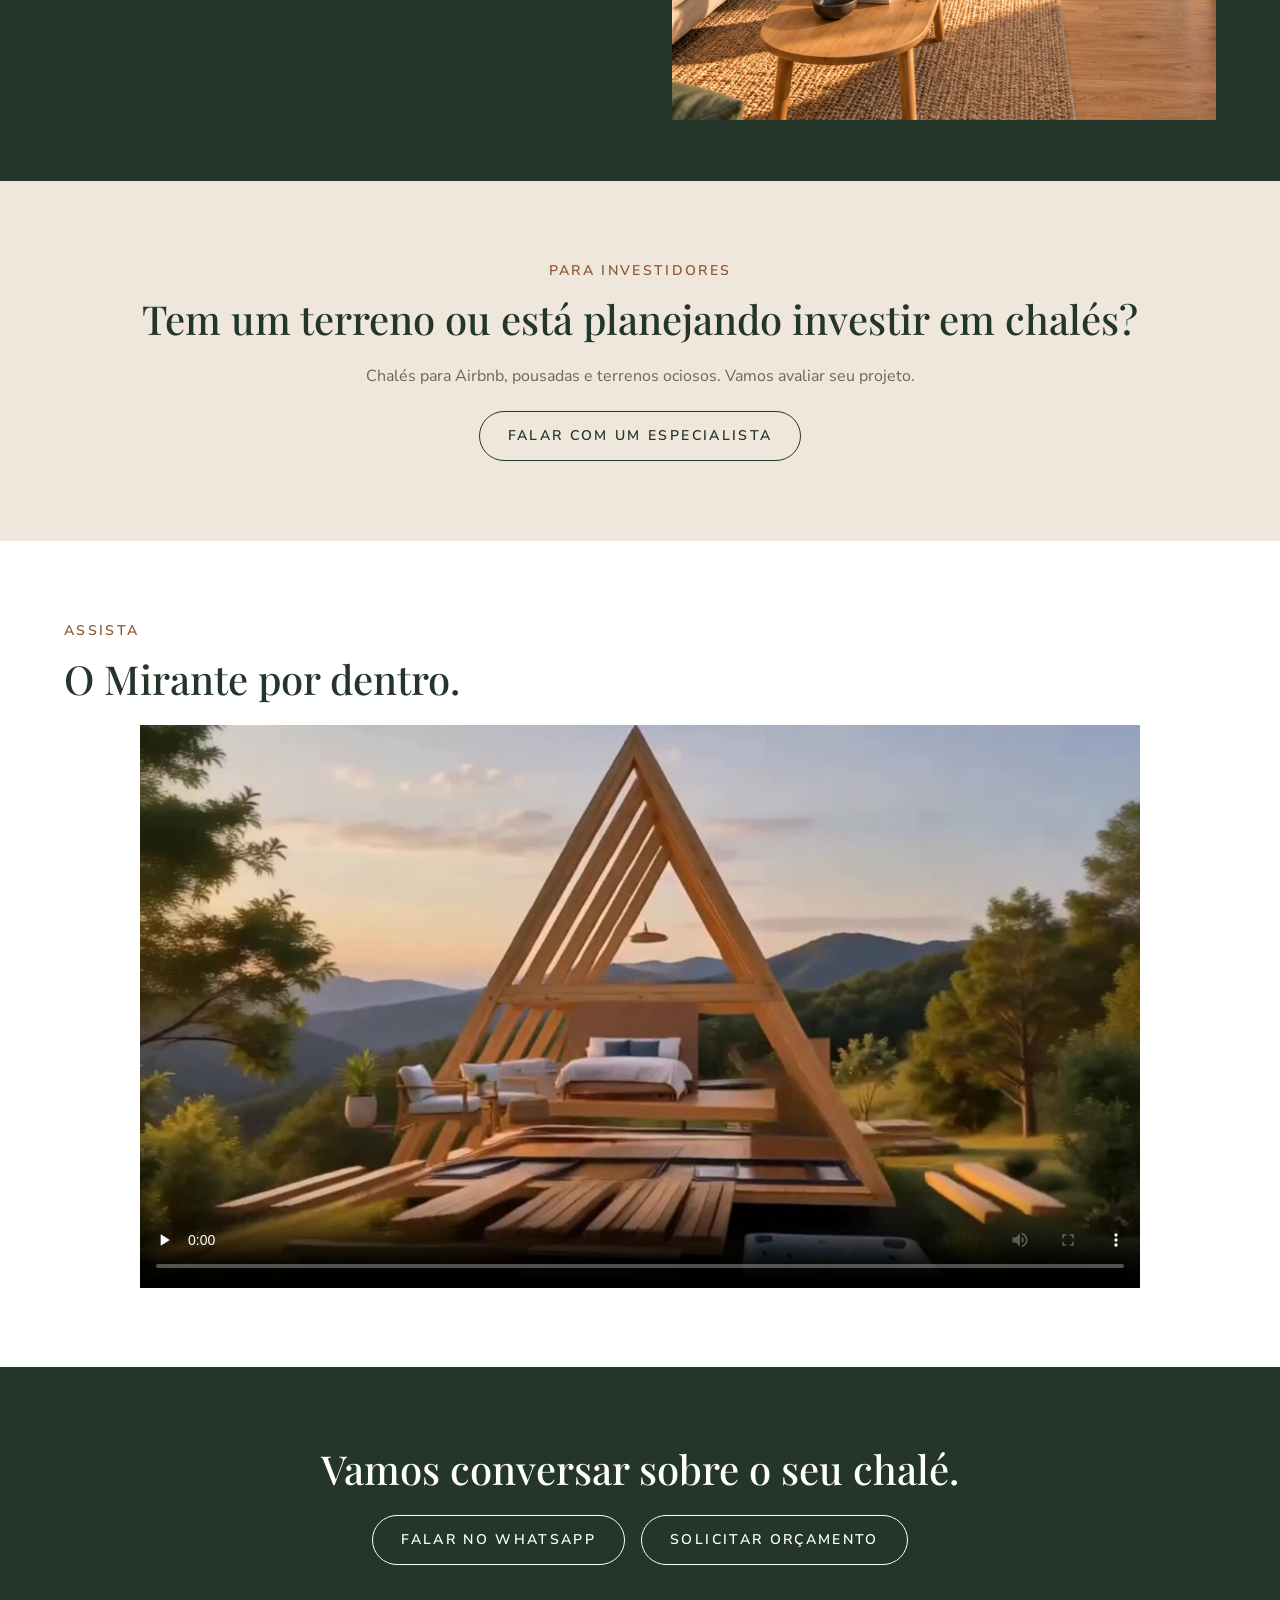
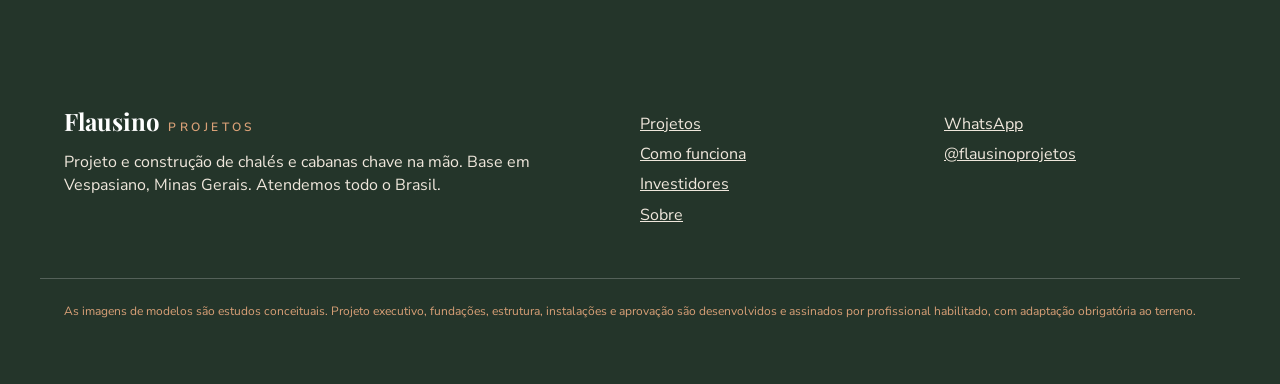
==== commit aaa8edcc: "Hero: assinatura nova Co-Authored-By: Claude Opus 5.5 <noreply@anthropic.com>" ====
--- a/index.html
+++ b/index.html
@@ -99,7 +99,7 @@
         <!-- O <h1> é só para Google e leitor de tela; a tela mostra a marca. -->
         <h1 class="visualmente-oculto">Flausino Projetos — chalés chave na mão</h1>
         <p class="hero__nome" aria-hidden="true">Flausino</p>
-        <p class="hero__assinatura" aria-hidden="true">Chalés chave na mão</p>
+        <p class="hero__assinatura" aria-hidden="true">Projeto · Construção · Acabamento</p>
       </div>
     </section>
 
--- a/assets/css/paginas.css
+++ b/assets/css/paginas.css
@@ -73,7 +73,12 @@
 }
 @media (max-width: 699px) {
   .hero__nome { letter-spacing: 0.3em; padding-left: 0.3em; }
-  .hero__assinatura { letter-spacing: 0.36em; padding-left: 0.36em; }
+  /* "Projeto · Construção · Acabamento" tem de caber numa linha até em
+     celular de 320px: espaçamento menor e tamanho que acompanha a tela. */
+  .hero__assinatura {
+    font-size: clamp(0.625rem, 3vw, 0.75rem);
+    letter-spacing: 0.2em; padding-left: 0.2em;
+  }
 }
 /* Entrada: a marca surge devagar, depois a assinatura. Com "Reduzir
    movimento" vira instantânea (regra global em animacoes.css). */
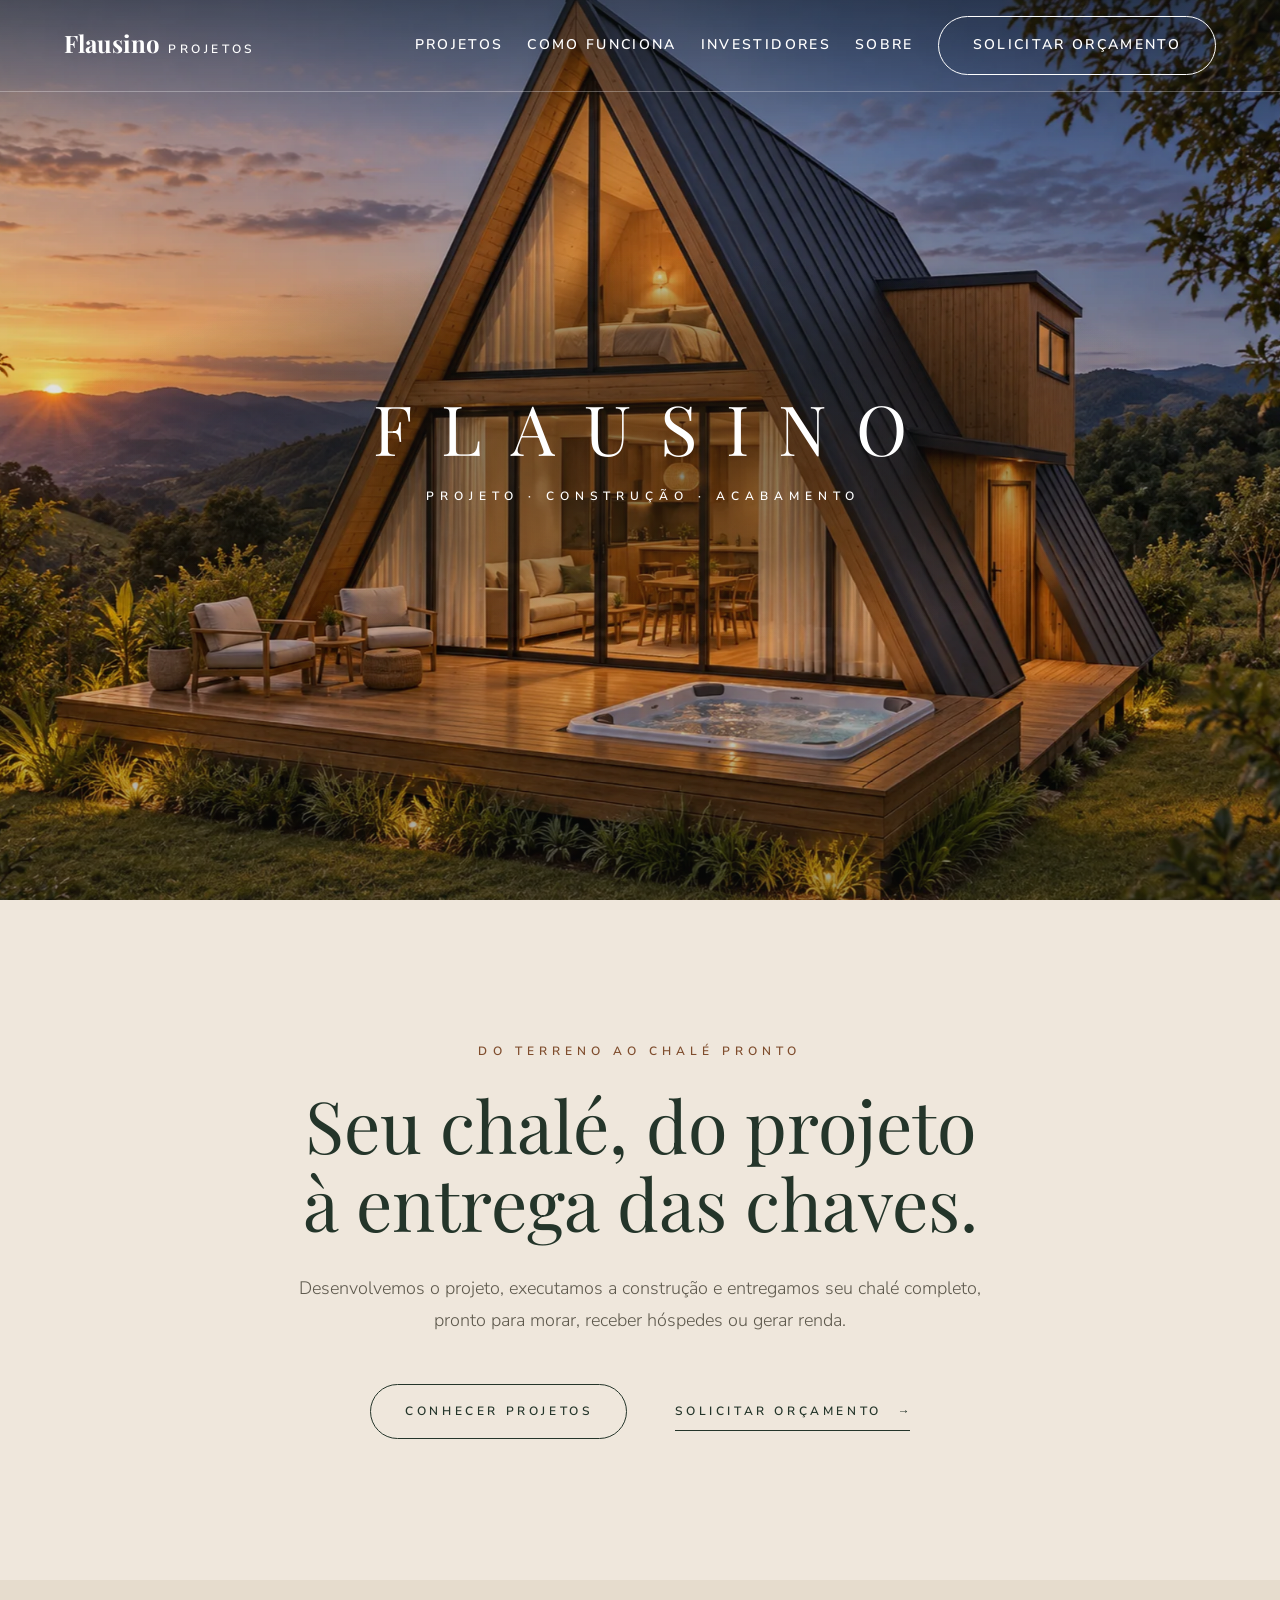
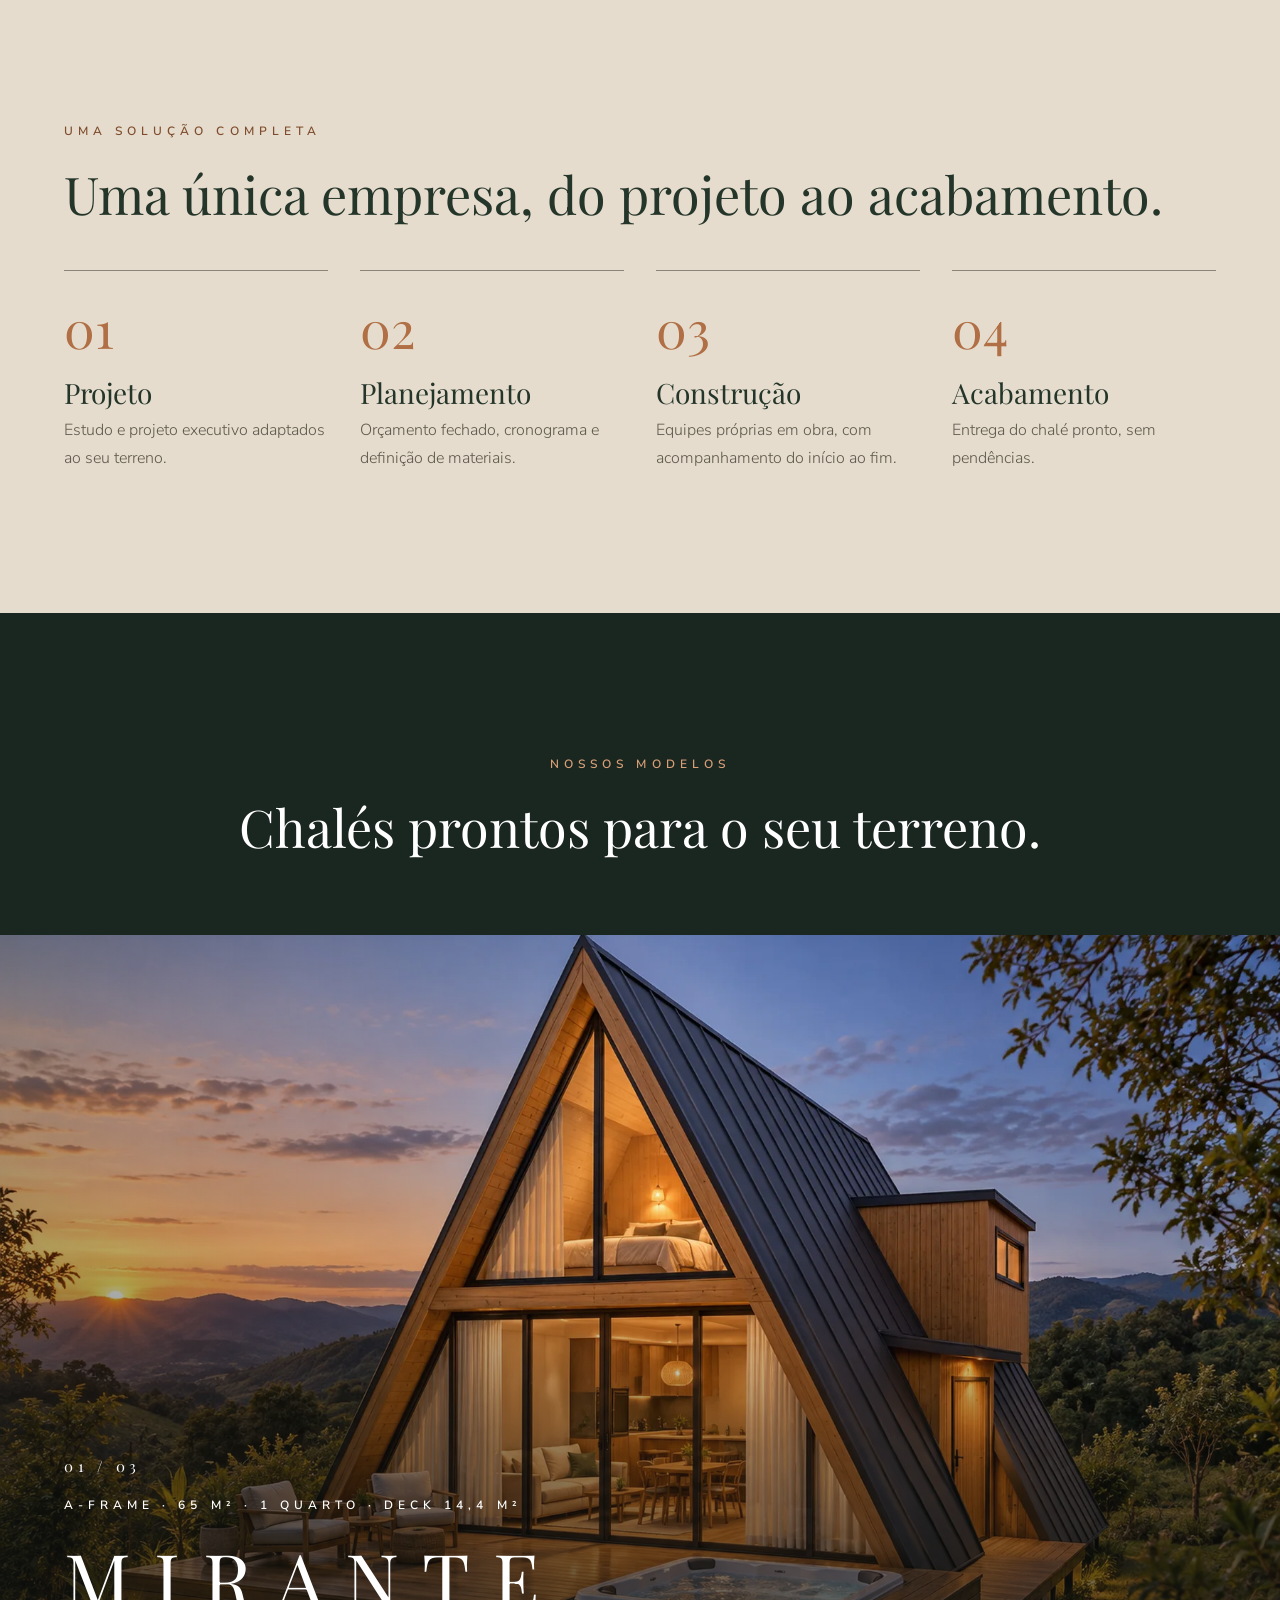
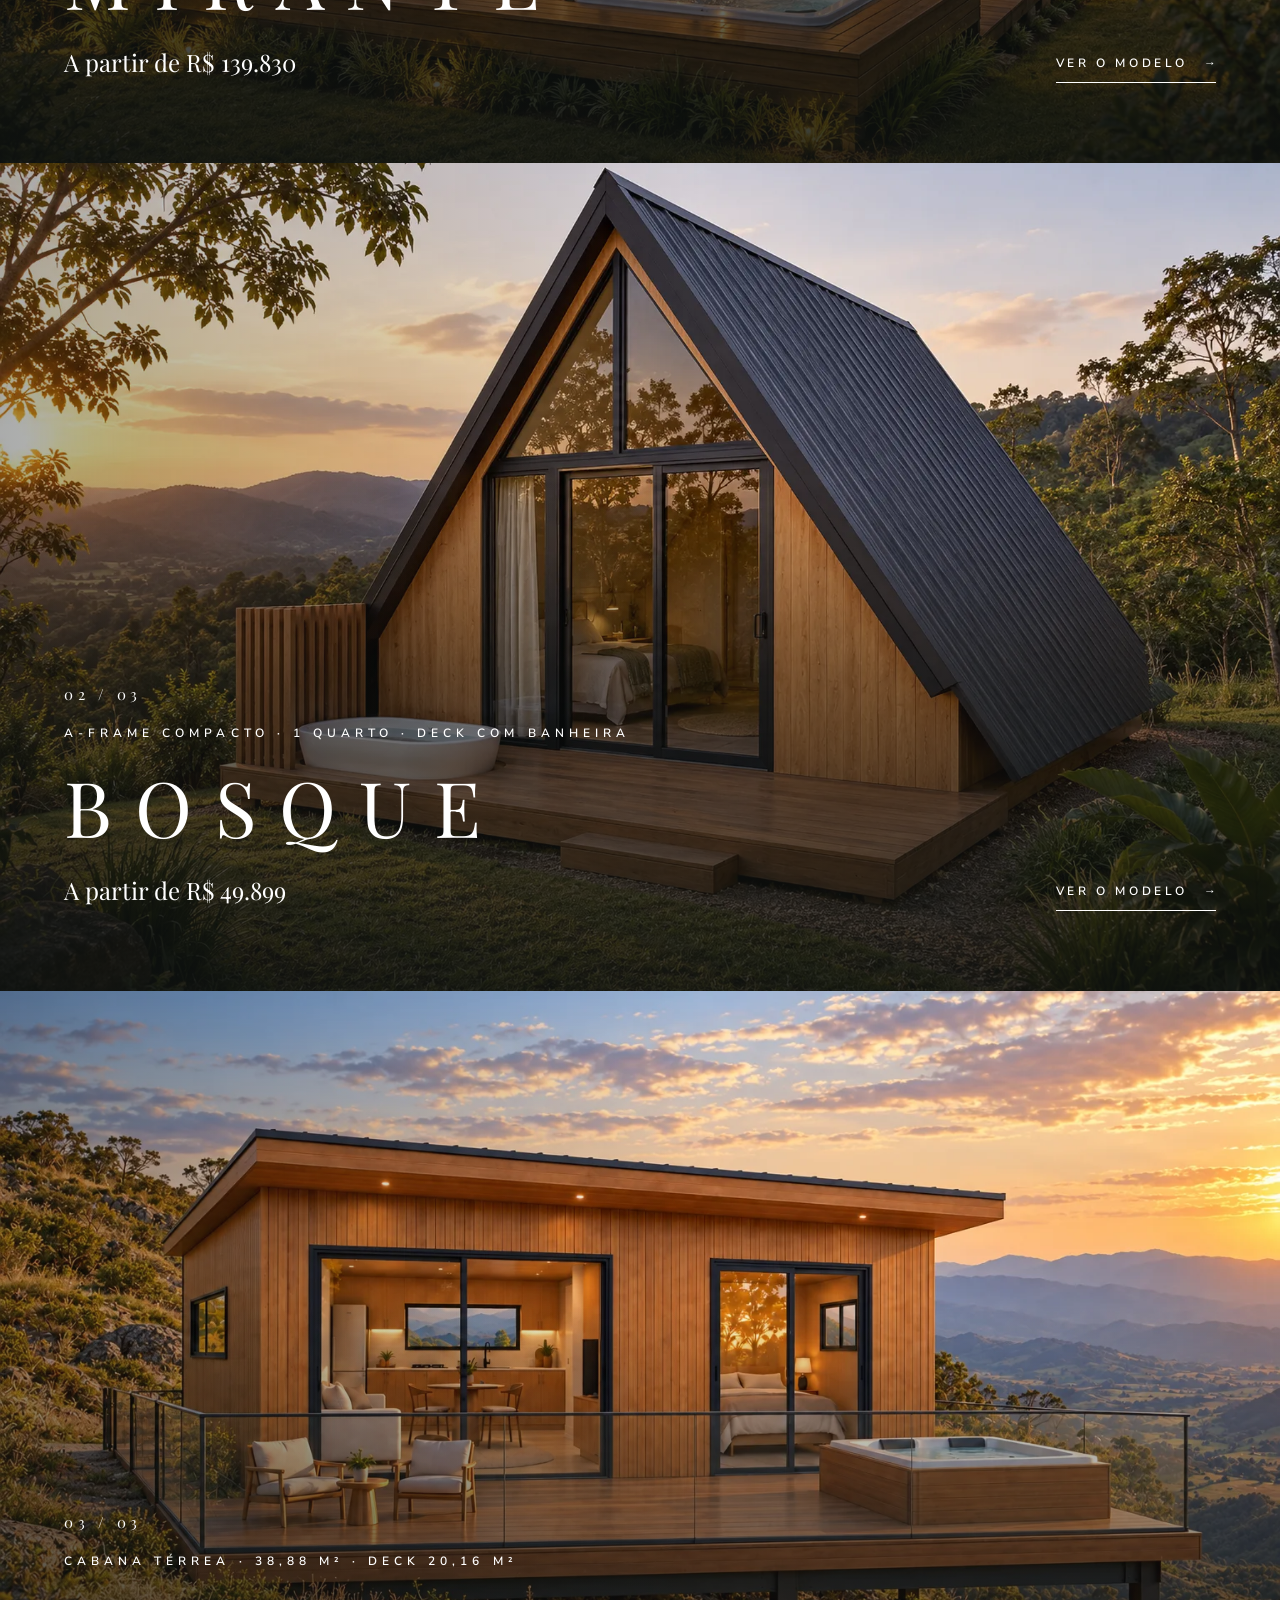
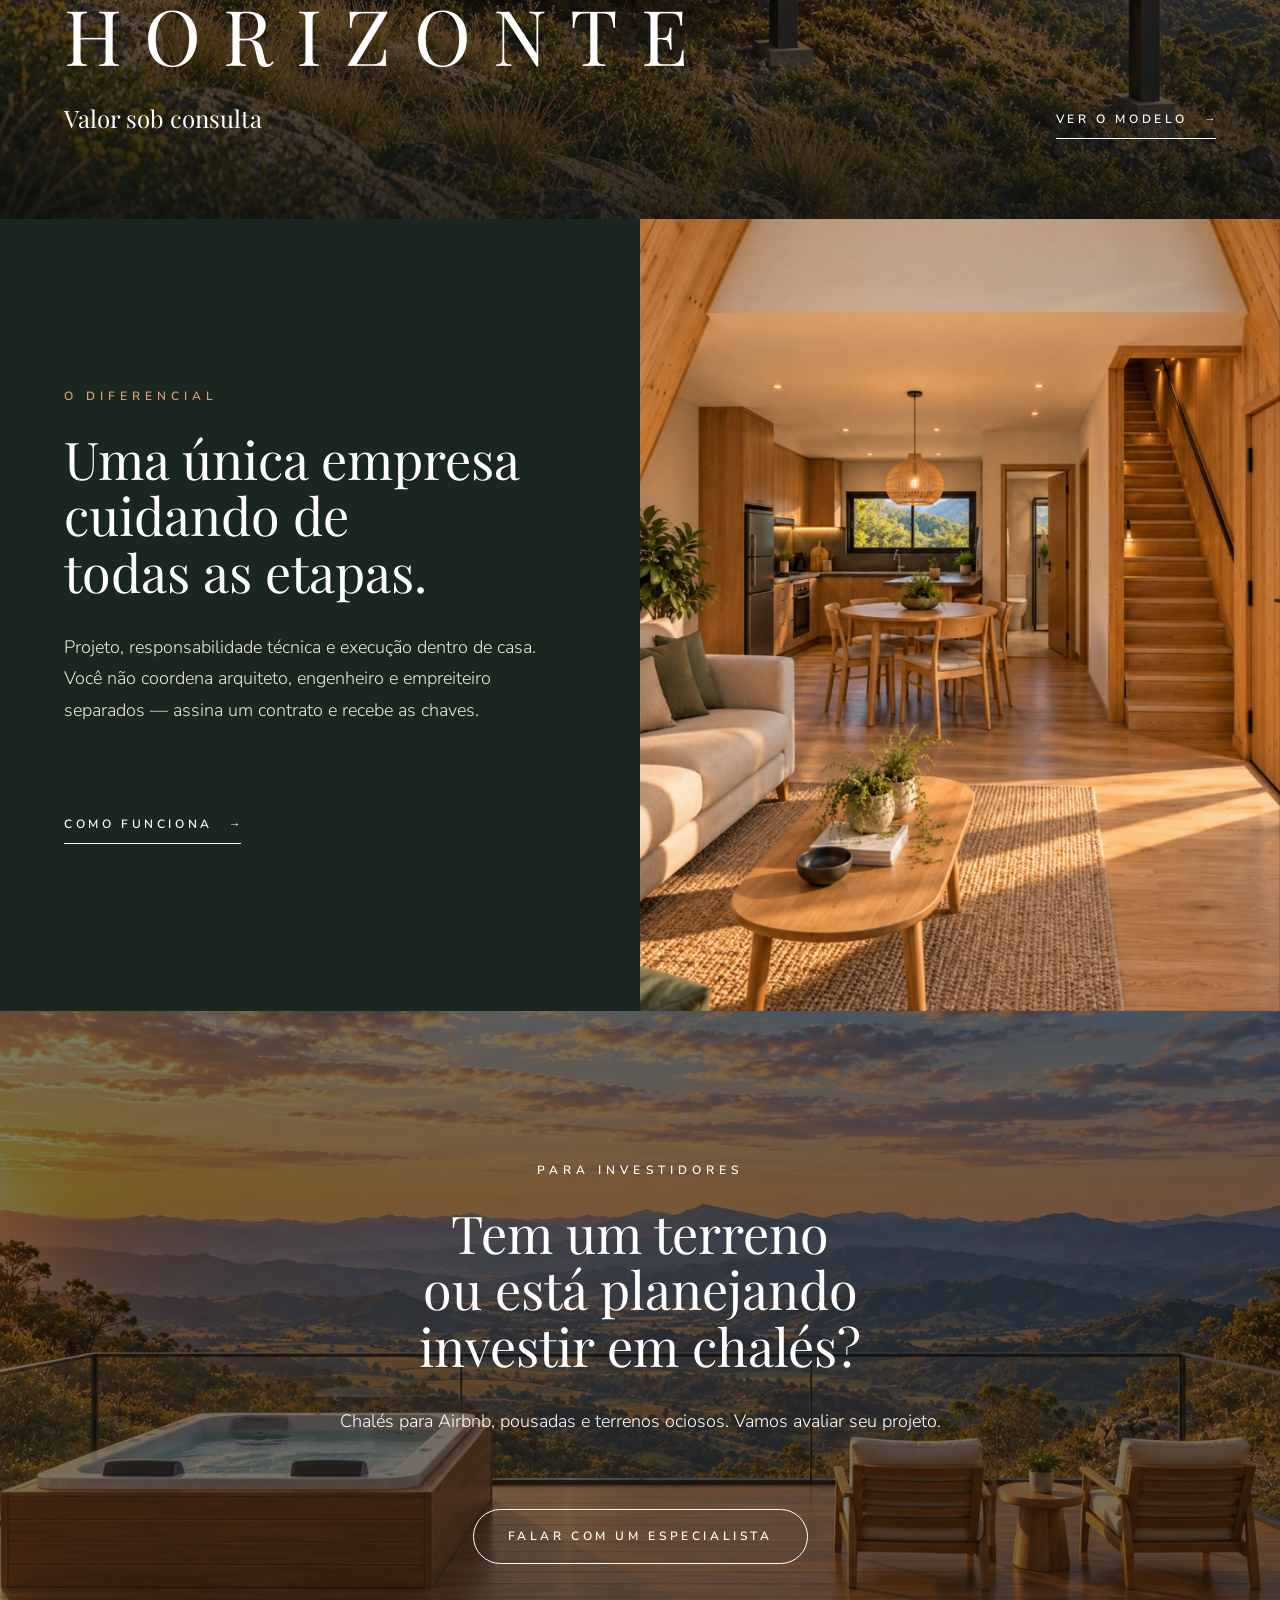
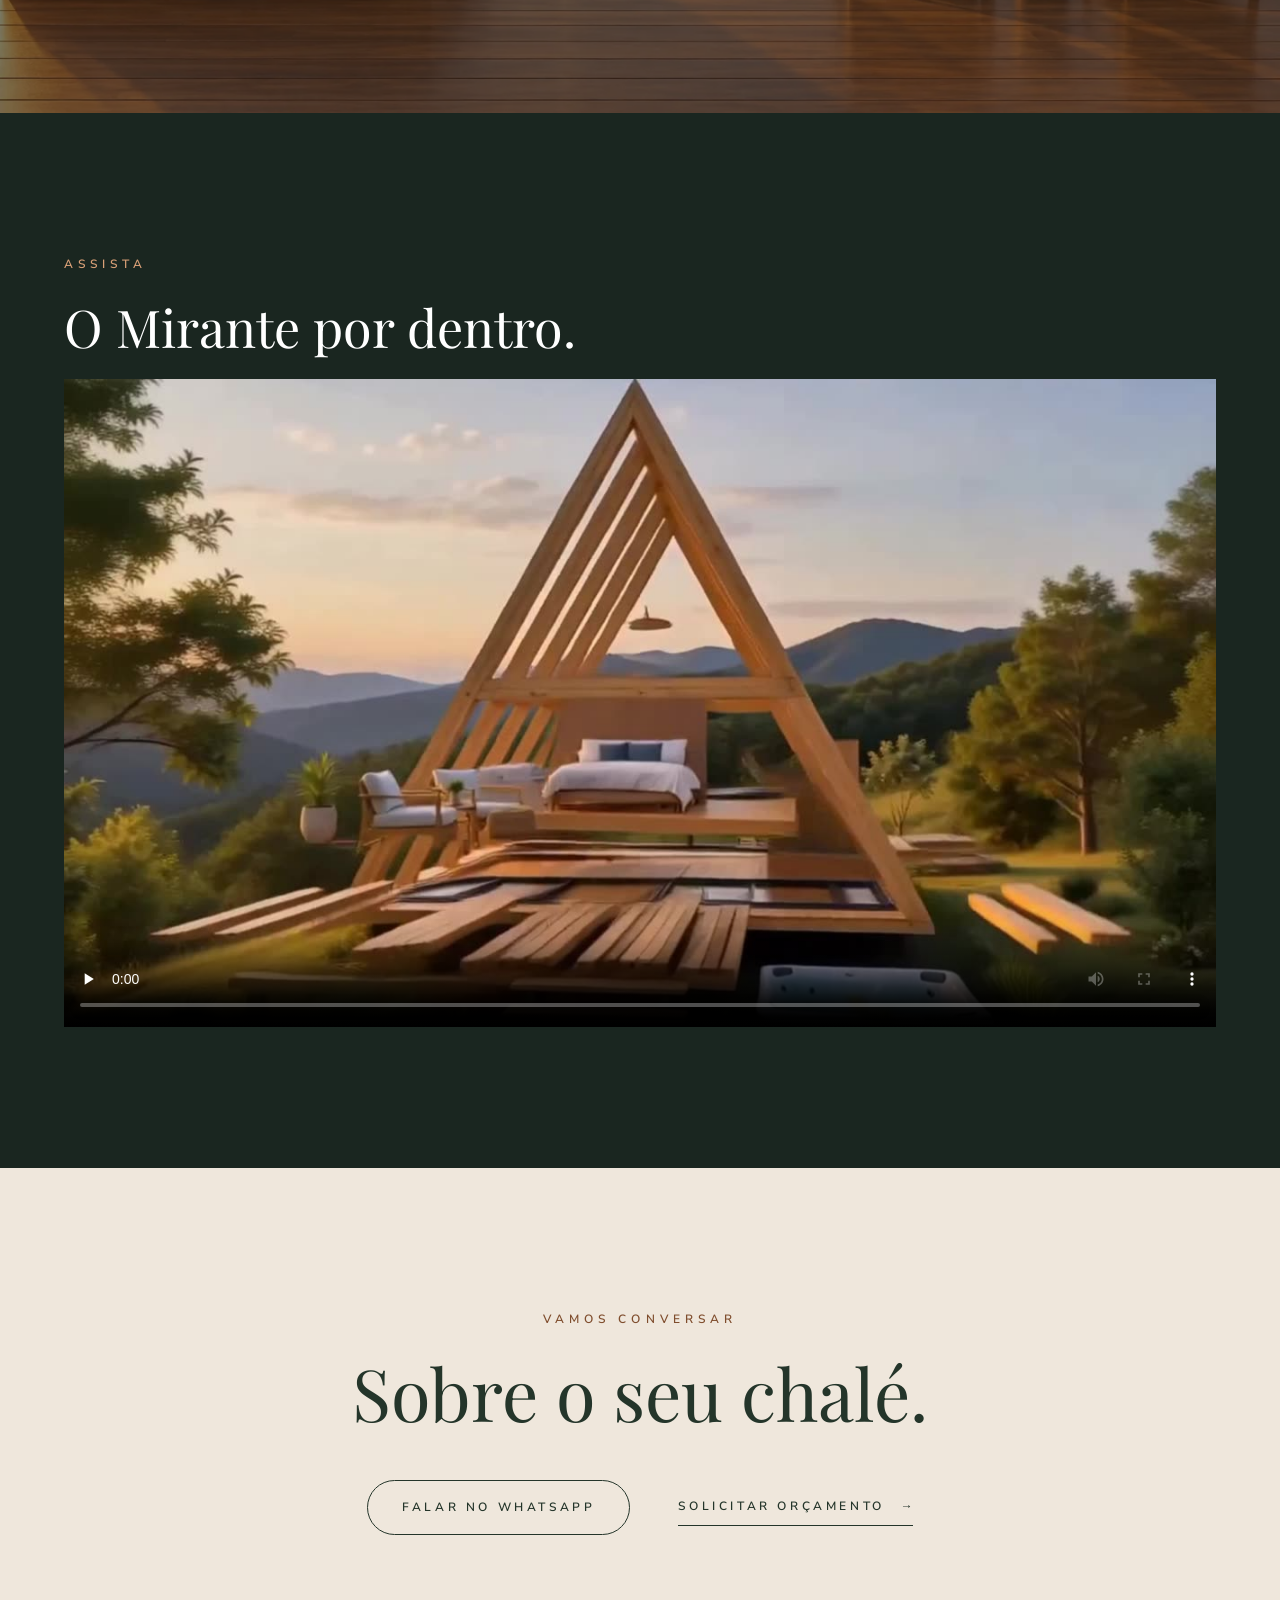
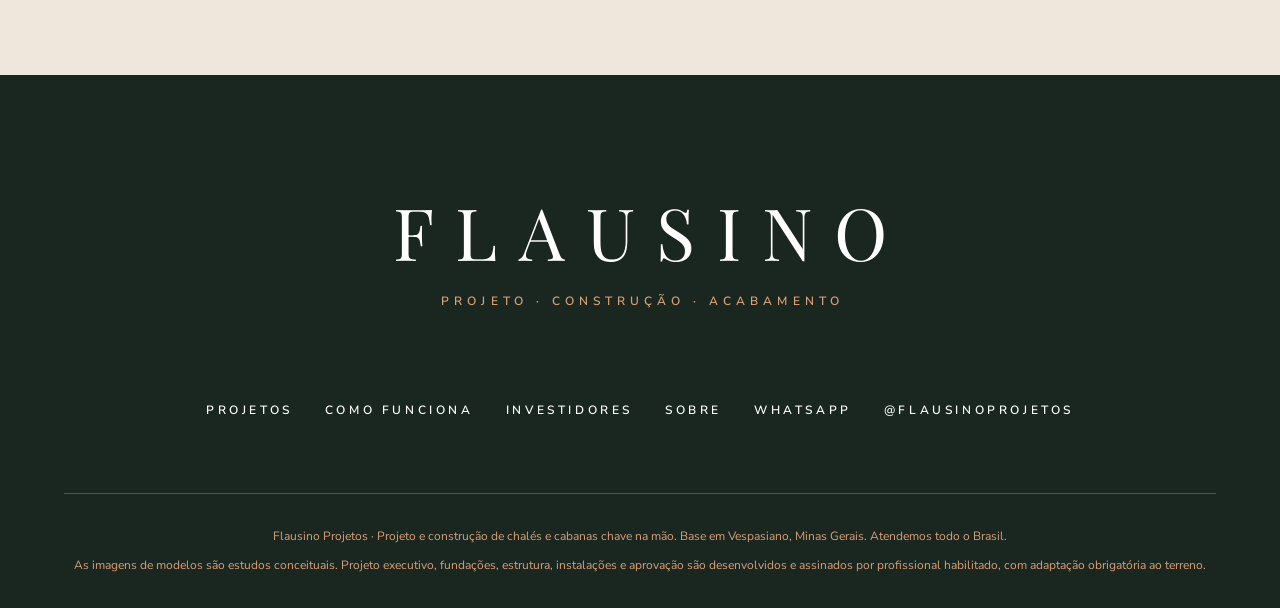
==== commit 8d115526: "Redesenho além do hero Co-Authored-By: Claude Opus 5.5 <noreply@anthropic.com>" ====
--- a/index.html
+++ b/index.html
@@ -111,7 +111,7 @@
           seu chalé completo, pronto para morar, receber hóspedes ou gerar renda.</p>
         <div class="grupo-pills">
           <a class="pill" href="projetos.html">Conhecer projetos</a>
-          <a class="pill" href="orcamento.html">Solicitar orçamento</a>
+          <a class="link-seta" href="orcamento.html">Solicitar orçamento</a>
         </div>
       </div>
     </section>
@@ -121,131 +121,106 @@
         <span class="rotulo">Uma solução completa</span>
         <h2 class="titulo">Uma única empresa, do projeto ao acabamento.</h2>
         <ol class="etapas">
-          <li data-revelar><span>01</span><h3 class="titulo-p">Projeto</h3><p class="corpo">Estudo e projeto executivo adaptados ao seu terreno.</p></li>
-          <li data-revelar><span>02</span><h3 class="titulo-p">Planejamento</h3><p class="corpo">Orçamento fechado, cronograma e definição de materiais.</p></li>
-          <li data-revelar><span>03</span><h3 class="titulo-p">Construção</h3><p class="corpo">Equipes próprias em obra, com acompanhamento do início ao fim.</p></li>
-          <li data-revelar><span>04</span><h3 class="titulo-p">Acabamento</h3><p class="corpo">Entrega do chalé pronto, sem pendências.</p></li>
+          <li data-revelar><span class="etapas__numero">01</span><h3 class="titulo-p">Projeto</h3><p class="corpo">Estudo e projeto executivo adaptados ao seu terreno.</p></li>
+          <li data-revelar><span class="etapas__numero">02</span><h3 class="titulo-p">Planejamento</h3><p class="corpo">Orçamento fechado, cronograma e definição de materiais.</p></li>
+          <li data-revelar><span class="etapas__numero">03</span><h3 class="titulo-p">Construção</h3><p class="corpo">Equipes próprias em obra, com acompanhamento do início ao fim.</p></li>
+          <li data-revelar><span class="etapas__numero">04</span><h3 class="titulo-p">Acabamento</h3><p class="corpo">Entrega do chalé pronto, sem pendências.</p></li>
         </ol>
       </div>
     </section>
 
-    <section class="secao">
-      <div class="envelope duas-colunas">
-        <figure class="destaque__figura">
-          <picture data-parallax>
-            <source srcset="assets/img/mirante/exterior-entardecer.webp" type="image/webp">
-            <img src="assets/img/mirante/exterior-entardecer.jpg" width="1800" height="1200"
-                 alt="Chalé A-frame Mirante ao entardecer, com deck de madeira e hidromassagem"
-                 loading="lazy">
-          </picture>
-          <figcaption class="legenda-estudo">Estudo conceitual — Modelo Mirante</figcaption>
-        </figure>
-        <div data-revelar>
-          <span class="rotulo">A-frame · 65 m²</span>
-          <h2 class="titulo">Mirante</h2>
-          <p class="corpo">A-frame para casal, com a vista emoldurada pela fachada
-            envidraçada. 65 m² internos em dois pavimentos, deck frontal de 14,4 m²
-            com hidromassagem.</p>
-          <ul class="ficha-resumo">
-            <li><strong><span data-contar>65 m²</span></strong> internos</li>
-            <li><strong>1</strong> quarto</li>
-            <li><strong>1</strong> banheiro</li>
-            <li><strong><span data-contar>14,4 m²</span></strong> de deck</li>
-          </ul>
-          <p class="card__preco">A partir de <span data-contar>R$ 140.000</span> — chave na mão</p>
-          <a class="pill" href="modelos/mirante.html">Ver o modelo Mirante</a>
-        </div>
-      </div>
-    </section>
-
-    <section class="secao">
-      <div class="envelope duas-colunas">
-        <div data-revelar>
-          <span class="rotulo">A-frame compacto</span>
-          <h2 class="titulo">Bosque</h2>
-          <p class="corpo">Ambiente único, de um pavimento só: cama, cozinha e mesa
-            no mesmo espaço, com a fachada envidraçada virada para a vista e uma
-            banheira no deck. O primeiro chalé para quem está começando.</p>
-          <ul class="ficha-resumo">
-            <li><strong>1</strong> quarto</li>
-            <li><strong>1</strong> banheiro</li>
-            <li><strong>Térreo</strong> único</li>
-            <li><strong>Deck</strong> com banheira</li>
-          </ul>
-          <p class="card__preco">A partir de <span data-contar>R$ 50.000</span> — chave na mão</p>
-          <a class="pill" href="modelos/bosque.html">Ver o modelo Bosque</a>
-        </div>
-        <figure class="destaque__figura">
-          <picture data-parallax>
-            <source srcset="assets/img/bosque/exterior-entardecer.webp" type="image/webp">
-            <img src="assets/img/bosque/exterior-entardecer.jpg" width="1800" height="1200"
-                 alt="Chalé A-frame compacto Bosque ao entardecer, com deck de madeira e banheira independente"
-                 loading="lazy">
-          </picture>
-          <figcaption class="legenda-estudo">Estudo conceitual — Modelo Bosque</figcaption>
-        </figure>
-      </div>
-    </section>
-
-    <section class="secao">
-      <div class="envelope duas-colunas">
-        <figure class="destaque__figura">
-          <picture data-parallax>
-            <source srcset="assets/img/horizonte/fachada.webp" type="image/webp">
-            <img src="assets/img/horizonte/fachada.jpg" width="1536" height="1024"
-                 alt="Cabana Horizonte ao entardecer, com deck suspenso, hidromassagem e guarda-corpo de vidro"
-                 loading="lazy">
-          </picture>
-          <figcaption class="legenda-estudo">Estudo conceitual — Modelo Horizonte</figcaption>
-        </figure>
-        <div data-revelar>
-          <span class="rotulo">Cabana térrea · 38,88 m²</span>
-          <h2 class="titulo">Horizonte</h2>
-          <p class="corpo">Tudo em um pavimento: sala com cozinha, quarto de casal
-            e banheiro, com a sala e o quarto abertos por portas de correr para
-            um deck de 20,16 m² com hidromassagem.</p>
-          <ul class="ficha-resumo">
-            <li><strong><span data-contar>38,88 m²</span></strong> fechados</li>
-            <li><strong>1</strong> quarto</li>
-            <li><strong>1</strong> banheiro</li>
-            <li><strong><span data-contar>20,16 m²</span></strong> de deck</li>
-          </ul>
+    <section class="secao secao--escura titulo-secao">
+      <div class="envelope centralizado">
+        <span class="rotulo">Nossos modelos</span>
+        <h2 class="titulo">Chalés prontos para o seu terreno.</h2>
+      </div>
+    </section>
+
+    <!-- Um painel por modelo disponível (o teste em tests/estrutura.test.js
+         confere contra projetos.js). Os fatos da linha de rótulo são os que
+         já estão na página de cada modelo — nada de número novo. -->
+    <section class="painel" aria-labelledby="painel-mirante">
+      <picture class="painel__foto">
+        <source srcset="assets/img/mirante/exterior-entardecer.webp" type="image/webp">
+        <img src="assets/img/mirante/exterior-entardecer.jpg" width="1800" height="1200" loading="lazy"
+             alt="Chalé A-frame Mirante ao entardecer, com deck de madeira e hidromassagem">
+      </picture>
+      <div class="painel__conteudo">
+        <div>
+          <p class="painel__contagem">01 / 03</p>
+          <span class="rotulo">A-frame · 65 m² · 1 quarto · deck 14,4 m²</span>
+          <h3 class="painel__nome nome-espacado" id="painel-mirante">Mirante</h3>
+          <p class="painel__preco">A partir de <span data-contar>R$ 140.000</span></p>
+        </div>
+        <a class="link-seta" href="modelos/mirante.html">Ver o modelo</a>
+      </div>
+    </section>
+
+    <section class="painel" aria-labelledby="painel-bosque">
+      <picture class="painel__foto">
+        <source srcset="assets/img/bosque/exterior-entardecer.webp" type="image/webp">
+        <img src="assets/img/bosque/exterior-entardecer.jpg" width="1800" height="1200" loading="lazy"
+             alt="Chalé A-frame compacto Bosque ao entardecer, com deck de madeira e banheira independente">
+      </picture>
+      <div class="painel__conteudo">
+        <div>
+          <p class="painel__contagem">02 / 03</p>
+          <span class="rotulo">A-frame compacto · 1 quarto · deck com banheira</span>
+          <h3 class="painel__nome nome-espacado" id="painel-bosque">Bosque</h3>
+          <p class="painel__preco">A partir de <span data-contar>R$ 50.000</span></p>
+        </div>
+        <a class="link-seta" href="modelos/bosque.html">Ver o modelo</a>
+      </div>
+    </section>
+
+    <section class="painel" aria-labelledby="painel-horizonte">
+      <picture class="painel__foto">
+        <source srcset="assets/img/horizonte/fachada.webp" type="image/webp">
+        <img src="assets/img/horizonte/fachada.jpg" width="1536" height="1024" loading="lazy"
+             alt="Cabana Horizonte ao entardecer, com deck suspenso, hidromassagem e guarda-corpo de vidro">
+      </picture>
+      <div class="painel__conteudo">
+        <div>
+          <p class="painel__contagem">03 / 03</p>
+          <span class="rotulo">Cabana térrea · 38,88 m² · deck 20,16 m²</span>
+          <h3 class="painel__nome nome-espacado" id="painel-horizonte">Horizonte</h3>
           <!-- Sem valor até o dono fechar o preço (ver projetos.js). -->
-          <p class="card__preco">Investimento sob consulta — chave na mão</p>
-          <a class="pill" href="modelos/horizonte.html">Ver o modelo Horizonte</a>
-        </div>
-      </div>
-    </section>
-
-    <section class="secao secao--escura">
-      <div class="envelope duas-colunas">
-        <div data-revelar>
-          <span class="rotulo">O diferencial</span>
-          <h2 class="titulo">Uma única empresa cuidando de todas as etapas.</h2>
-          <p class="corpo">Projeto, responsabilidade técnica e execução dentro de casa.
-            Você não coordena arquiteto, engenheiro e empreiteiro separados — assina
-            um contrato e recebe as chaves.</p>
-          <a class="pill pill--claro" href="como-funciona.html">Como funciona</a>
-        </div>
-        <picture class="foto-retrato" data-parallax>
-          <source srcset="assets/img/mirante/estar-cozinha.webp" type="image/webp">
-          <img src="assets/img/mirante/estar-cozinha.jpg" width="1800" height="2102"
-               alt="Interior integrado do chalé Mirante com estar, cozinha e escada lateral"
-               loading="lazy">
-        </picture>
-      </div>
-    </section>
-
-    <section class="secao secao--pergaminho">
-      <div class="envelope centralizado">
+          <p class="painel__preco">Valor sob consulta</p>
+        </div>
+        <a class="link-seta" href="modelos/horizonte.html">Ver o modelo</a>
+      </div>
+    </section>
+
+    <section class="dividido">
+      <div class="dividido__texto" data-revelar>
+        <span class="rotulo">O diferencial</span>
+        <h2 class="titulo">Uma única empresa cuidando de todas as etapas.</h2>
+        <p class="corpo">Projeto, responsabilidade técnica e execução dentro de casa.
+          Você não coordena arquiteto, engenheiro e empreiteiro separados — assina
+          um contrato e recebe as chaves.</p>
+        <a class="link-seta" href="como-funciona.html">Como funciona</a>
+      </div>
+      <picture class="dividido__foto">
+        <source srcset="assets/img/mirante/estar-cozinha.webp" type="image/webp">
+        <img src="assets/img/mirante/estar-cozinha.jpg" width="1800" height="2102" loading="lazy"
+             alt="Interior integrado do chalé Mirante com estar, cozinha e escada lateral">
+      </picture>
+    </section>
+
+    <section class="faixa-foto">
+      <picture class="faixa-foto__foto">
+        <source srcset="assets/img/horizonte/deck-hidromassagem.webp" type="image/webp">
+        <img src="assets/img/horizonte/deck-hidromassagem.jpg" width="1536" height="1024" loading="lazy" alt="">
+      </picture>
+      <div class="envelope faixa-foto__conteudo">
         <span class="rotulo">Para investidores</span>
         <h2 class="titulo">Tem um terreno ou está planejando investir em chalés?</h2>
         <p class="corpo">Chalés para Airbnb, pousadas e terrenos ociosos. Vamos avaliar seu projeto.</p>
-        <a class="pill" href="investidores.html">Falar com um especialista</a>
-      </div>
-    </section>
-
-    <section class="secao">
+        <a class="pill pill--claro" href="investidores.html">Falar com um especialista</a>
+      </div>
+    </section>
+
+    <section class="secao secao--escura">
       <div class="envelope">
         <span class="rotulo">Assista</span>
         <h2 class="titulo">O Mirante por dentro.</h2>
@@ -255,42 +230,38 @@
       </div>
     </section>
 
-    <section class="secao secao--escura">
+    <section class="secao fechamento">
       <div class="envelope centralizado">
-        <h2 class="titulo">Vamos conversar sobre o seu chalé.</h2>
+        <span class="rotulo">Vamos conversar</span>
+        <h2 class="titulo-display">Sobre o seu chalé.</h2>
         <div class="grupo-pills">
-          <a class="pill pill--claro" data-whatsapp data-origem="geral" href="#">Falar no WhatsApp</a>
-          <a class="pill pill--claro" href="orcamento.html">Solicitar orçamento</a>
+          <a class="pill" data-whatsapp data-origem="geral" href="#">Falar no WhatsApp</a>
+          <a class="link-seta" href="orcamento.html">Solicitar orçamento</a>
         </div>
       </div>
     </section>
   </main>
 
   <footer class="rodape">
-    <div class="envelope rodape__grade">
-      <div>
-        <p class="cabecalho__marca" style="margin-bottom:var(--e-2)">
-          <span class="marca__nome">Flausino</span><span class="marca__sufixo">Projetos</span>
-        </p>
-        <p class="corpo">Projeto e construção de chalés e cabanas chave na mão.
+    <div class="envelope">
+      <p class="rodape__marca nome-espacado nome-espacado--centro" aria-hidden="true">Flausino</p>
+      <p class="rodape__assinatura">Projeto · Construção · Acabamento</p>
+      <nav class="rodape__links" aria-label="Rodapé">
+        <a href="projetos.html">Projetos</a>
+        <a href="como-funciona.html">Como funciona</a>
+        <a href="investidores.html">Investidores</a>
+        <a href="sobre.html">Sobre</a>
+        <a data-whatsapp data-origem="geral" href="#">WhatsApp</a>
+        <a data-contato="instagram" href="#">@flausinoprojetos</a>
+        <a data-contato="email" data-escrever="true" href="#"></a>
+      </nav>
+      <div class="rodape__nota">
+        <p>Flausino Projetos · Projeto e construção de chalés e cabanas chave na mão.
           Base em Vespasiano, Minas Gerais. Atendemos todo o Brasil.</p>
-      </div>
-      <nav aria-label="Rodapé">
-        <a href="projetos.html">Projetos</a><br>
-        <a href="como-funciona.html">Como funciona</a><br>
-        <a href="investidores.html">Investidores</a><br>
-        <a href="sobre.html">Sobre</a>
-      </nav>
-      <div>
-        <a data-whatsapp data-origem="geral" href="#">WhatsApp</a><br>
-        <a data-contato="instagram" href="#">@flausinoprojetos</a><br>
-        <a data-contato="email" data-escrever="true" href="#"></a>
-      </div>
-    </div>
-    <div class="envelope rodape__nota">
-      <p>As imagens de modelos são estudos conceituais. Projeto executivo, fundações,
-        estrutura, instalações e aprovação são desenvolvidos e assinados por
-        profissional habilitado, com adaptação obrigatória ao terreno.</p>
+        <p>As imagens de modelos são estudos conceituais. Projeto executivo, fundações,
+          estrutura, instalações e aprovação são desenvolvidos e assinados por
+          profissional habilitado, com adaptação obrigatória ao terreno.</p>
+      </div>
     </div>
   </footer>
 
--- a/assets/css/tokens.css
+++ b/assets/css/tokens.css
@@ -4,12 +4,14 @@
   --verde-serra:     #24352a;  /* estrutural: fundo escuro, texto, borda */
   --verde-profundo:  #2f4536;  /* borda de ação, hover, superfície secundária */
   --terracota:       #b06f45;  /* acento decorativo e texto >= 24px */
-  --terracota-texto: #8f5734;  /* rótulo pequeno sobre fundo claro — 5,86:1 */
+  --terracota-texto: #7f4d2d;  /* rótulo pequeno sobre fundo claro — 5,71:1 no pergaminho, 5,16:1 na areia */
   --terracota-claro: #d9a077;  /* rótulo sobre fundo escuro — 5,72:1 */
-  --pergaminho:      #efe7dc;  /* faixa de conteúdo clara */
-  --branco:          #ffffff;  /* canvas */
+  --pergaminho:      #efe7dc;  /* fundo padrão do site */
+  --areia:           #e6dccd;  /* faixa clara alternada (secao--pergaminho) */
+  --noite:           #1a2620;  /* faixa escura cinematográfica (secao--escura, rodapé) */
+  --branco:          #ffffff;  /* formulário e card */
   --cinza-pedra:     #8a8578;  /* borda e texto >= 24px */
-  --cinza-texto:     #6b6659;  /* texto secundário pequeno — 5,72:1 */
+  --cinza-texto:     #5e594d;  /* texto secundário pequeno — 5,69:1 no pergaminho, 5,14:1 na areia */
   --carvao:          #222222;
 
   /* Tipografia */
@@ -18,24 +20,25 @@
 
   --texto-legenda:    0.75rem;  /* 12px */
   --texto-rotulo:     0.875rem; /* 14px */
-  --texto-corpo:      1rem;     /* 16px */
+  --texto-corpo:      1.125rem; /* 18px — corpo editorial */
   --texto-corpo-g:    1.25rem;  /* 20px */
   --texto-titulo-p:   1.5rem;   /* 24px */
   --texto-titulo:     1.75rem;  /* 28px */
-  --texto-titulo-g:   2.5rem;   /* 40px */
+  --texto-titulo-g:   3.25rem;  /* 52px */
   --texto-display:    3rem;     /* 48px */
-  --texto-display-g:  4rem;     /* 64px */
+  --texto-display-g:  4.5rem;   /* 72px */
 
-  --altura-display: 1.10;
-  --altura-corpo:   1.40;
+  --altura-display: 1.08;
+  --altura-corpo:   1.75;
   --altura-ui:      1.50;
   --espaco-caixa-alta: 0.167em;
+  --espaco-largo:      0.42em;   /* rótulos e assinatura, como no hero */
 
   /* Espaço — base 8px */
   --e-1: 8px;   --e-2: 16px;  --e-3: 24px;  --e-4: 32px;
   --e-6: 48px;  --e-8: 64px;  --e-10: 80px; --e-15: 120px;
 
-  --secao-y: clamp(48px, 8vw, 80px);
+  --secao-y: clamp(72px, 11vw, 150px);
   --largura-max: 1200px;
 
   /* Forma */
--- a/assets/css/base.css
+++ b/assets/css/base.css
@@ -8,7 +8,7 @@
   font-size: var(--texto-corpo);
   line-height: var(--altura-corpo);
   color: var(--verde-serra);
-  background: var(--branco);
+  background: var(--pergaminho);
 }
 /* height: auto é obrigatório: as imagens carregam os atributos width/height do
    HTML (que evitam layout shift), e sem isto o max-width encolhe só a largura
@@ -19,7 +19,7 @@
 
 h1, h2, h3 {
   font-family: var(--fonte-serif);
-  font-weight: 500;
+  font-weight: 400;
   line-height: var(--altura-display);
   margin: 0;
 }
@@ -35,30 +35,35 @@
   overflow-x: hidden;
   overflow-x: clip;
 }
-.secao--pergaminho { background: var(--pergaminho); }
-.secao--escura { background: var(--verde-serra); color: var(--branco); }
+.secao--pergaminho { background: var(--areia); }
+.secao--escura { background: var(--noite); color: var(--branco); }
 .secao--escura .corpo { color: var(--pergaminho); }
 
-.titulo-display { font-size: clamp(2.25rem, 6vw, var(--texto-display-g)); }
-.titulo         { font-size: clamp(1.75rem, 4vw, var(--texto-titulo-g)); }
+.titulo-display { font-size: clamp(2.5rem, 6vw, var(--texto-display-g)); text-wrap: balance; }
+.titulo         { font-size: clamp(2rem, 4.4vw, var(--texto-titulo-g)); text-wrap: balance; }
 .titulo-p       { font-size: var(--texto-titulo); }
 
-.corpo { font-size: var(--texto-corpo); color: var(--cinza-texto); max-width: 56ch; }
+.corpo { font-size: var(--texto-corpo); font-weight: 300; color: var(--cinza-texto); max-width: 56ch; }
+/* Frase de abertura de página: serifa, maior, sem cinza. */
+.corpo--destaque {
+  font-family: var(--fonte-serif); font-weight: 400; font-size: clamp(1.375rem, 2.4vw, 1.875rem);
+  line-height: 1.4; color: var(--verde-serra); max-width: 38ch;
+}
 .secao--escura .corpo { color: var(--pergaminho); }
 
 /* Os títulos têm margin 0 de propósito — o ritmo é controlado aqui, não herdado
    do navegador. Sem estas regras o parágrafo encosta no título. */
-h1 + .corpo, h2 + .corpo { margin-top: var(--e-3); }
+h1 + .corpo, h2 + .corpo { margin-top: var(--e-4); }
 h3 + .corpo { margin-top: var(--e-1); }
 
 .rotulo {
   display: block;
-  font-size: var(--texto-rotulo);
+  font-size: var(--texto-legenda);
   font-weight: 600;
   text-transform: uppercase;
-  letter-spacing: var(--espaco-caixa-alta);
+  letter-spacing: var(--espaco-largo);
   color: var(--terracota-texto);
-  margin-bottom: var(--e-2);
+  margin-bottom: var(--e-3);
 }
 .secao--escura .rotulo { color: var(--terracota-claro); }
 
@@ -69,13 +74,10 @@
   clip-path: inset(50%); white-space: nowrap;
 }
 
-/* <figure> vem com margin: 1em 40px do navegador. No desktop isso
-   desalinhava a legenda da coluna de texto; no celular encolhia a foto do
-   modelo para ~2/3 da largura da tela. Zerado em qualquer largura. */
-.destaque__figura { margin: 0; }
 /* Botão logo depois de um parágrafo precisa de respiro: sem isto a borda da
    pílula encostava na última linha do texto. */
 .corpo + .pill, .corpo + .grupo-pills { margin-top: var(--e-3); }
+.corpo + .link-seta { margin-top: var(--e-4); }
 
 .duas-colunas {
   display: grid; gap: var(--e-6);
@@ -96,29 +98,19 @@
      margem passa a resolver contra a largura já esticada da figura, não contra
      a coluna. Mexendo só no <picture>, a figura e a legenda continuam na
      grade e a conta fica simples. */
-  .duas-colunas > picture:first-child,
-  .duas-colunas > .destaque__figura:first-child > picture {
+  .duas-colunas > picture:first-child {
     margin-left: calc(50% - 50vw);
   }
-  .duas-colunas > picture:last-child,
-  .duas-colunas > .destaque__figura:last-child > picture {
+  .duas-colunas > picture:last-child {
     margin-right: calc(50% - 50vw);
   }
-  .duas-colunas > picture,
-  .duas-colunas > .destaque__figura > picture { display: block; }
-  .duas-colunas > picture img,
-  .duas-colunas > .destaque__figura img { width: 100%; }
+  .duas-colunas > picture { display: block; }
+  .duas-colunas > picture img { width: 100%; }
   /* Sem teto de altura: a foto aparece inteira, na proporção dela. O teto de
      560px com object-fit: cover que havia aqui escondia um terço da foto em
      telas grandes (telhado e deck cortados). A coluna de texto é centralizada
-     na altura da foto (align-items: center), então não sobra faixa vazia.
-
-     Foto em pé (retrato) não sangra: esticada até a borda ela ficaria mais
-     alta que a tela. Fica dentro da coluna, centralizada, com altura máxima
-     de 80% da tela, e a largura acompanha a proporção. */
-  .duas-colunas > picture.foto-retrato { margin: 0; justify-self: center; }
+     na altura da foto (align-items: center), então não sobra faixa vazia. */
 }
-.foto-retrato img { width: auto; max-width: 100%; max-height: 80vh; margin-inline: auto; }
 
 .filete { border: 0; border-top: var(--filete); margin: 0; }
 .secao--escura .filete { border-top: var(--filete-escuro); }
@@ -130,3 +122,12 @@
 .pular-para-conteudo:focus { left: var(--e-2); top: var(--e-2); z-index: 100; }
 
 :focus-visible { outline: 2px solid var(--terracota); outline-offset: 3px; }
+
+/* Nome em maiúsculas espaçadas, a mesma voz da marca FLAUSINO do hero. */
+.nome-espacado {
+  font-family: var(--fonte-serif); font-weight: 400; line-height: 1;
+  text-transform: uppercase; letter-spacing: 0.3em;
+}
+/* Centralizado: o espaço depois da última letra desalinha o nome; o
+   padding-left do mesmo tamanho compensa. */
+.nome-espacado--centro { padding-left: 0.3em; }
--- a/assets/css/componentes.css
+++ b/assets/css/componentes.css
@@ -4,16 +4,16 @@
 .pill {
   display: inline-block;
   background: transparent;
-  border: 1.5px solid var(--verde-serra);
+  border: 1px solid var(--verde-serra);
   border-radius: var(--raio-pill);
   color: var(--verde-serra);
   font-family: var(--fonte-sans);
-  font-size: var(--texto-rotulo);
+  font-size: var(--texto-legenda);
   font-weight: 600;
   text-transform: uppercase;
-  letter-spacing: var(--espaco-caixa-alta);
+  letter-spacing: 0.3em;
   text-decoration: none;
-  padding: 14px 28px;
+  padding: 16px 34px;
   cursor: pointer;
   transition: background var(--transicao), color var(--transicao);
 }
@@ -23,11 +23,23 @@
 .pill--claro:hover, .pill--claro:focus-visible { background: var(--branco); color: var(--verde-serra); }
 
 .grupo-pills { display: flex; flex-wrap: wrap; gap: var(--e-2); }
+/* Segunda ação de uma seção: link, não outro botão. */
+.link-seta {
+  display: inline-flex; align-items: center; gap: var(--e-2);
+  font-size: var(--texto-legenda); font-weight: 600;
+  text-transform: uppercase; letter-spacing: 0.3em;
+  color: inherit; text-decoration: none;
+  padding-block: var(--e-1); border-bottom: 1px solid currentColor;
+  transition: gap var(--transicao);
+}
+.link-seta::after { content: '→'; letter-spacing: 0; }
+.link-seta:hover, .link-seta:focus-visible { gap: var(--e-3); }
+.grupo-pills:has(.link-seta) { align-items: center; gap: var(--e-3) var(--e-6); }
 
 /* --- Cabeçalho ---------------------------------------------------------- */
 .cabecalho {
   position: sticky; top: 0; z-index: 50;
-  background: var(--branco);
+  background: var(--pergaminho);
   border-bottom: var(--filete);
   transition: padding var(--transicao);
 }
@@ -45,8 +57,6 @@
   font-size: var(--texto-legenda); font-weight: 600; text-transform: uppercase;
   letter-spacing: 0.3em; color: var(--terracota-texto);
 }
-.rodape .marca__nome { color: var(--branco); }
-.rodape .marca__sufixo { color: var(--terracota-claro); }
 .navegacao { display: none; gap: var(--e-3); align-items: center; }
 @media (min-width: 960px) { .navegacao { display: flex; } }
 .navegacao a {
@@ -73,7 +83,7 @@
 .menu-movel a { display: block; padding: var(--e-2) 0; text-decoration: none; }
 
 /* Cabeçalho da home: transparente por cima da foto do hero, com letras
-   brancas; volta ao branco (cabecalho--solido, posto pelo main.js) quando a
+   brancas; volta ao pergaminho (cabecalho--solido, posto pelo main.js) quando a
    foto sai da tela ou o menu do celular abre. Tudo sob .com-js: sem
    JavaScript ninguém tiraria a transparência depois do hero, e sobraria
    texto branco sobre fundo branco — então sem ele fica o cabeçalho normal. */
@@ -96,22 +106,23 @@
 
 /* --- Card de modelo ----------------------------------------------------- */
 .card { display: flex; flex-direction: column; gap: var(--e-2); text-decoration: none; }
-.card__figura { overflow: hidden; background: var(--pergaminho); aspect-ratio: 3 / 2; }
-.card__figura img { width: 100%; height: 100%; object-fit: cover; transition: transform 600ms ease; }
+.card__figura { overflow: hidden; background: var(--areia); aspect-ratio: 3 / 2; margin-bottom: var(--e-1); }
+.card__figura img { width: 100%; height: 100%; object-fit: cover; transition: transform 900ms cubic-bezier(0.16, 1, 0.3, 1); }
 .card:hover .card__figura img { transform: scale(1.04); }
-.card__nome { font-family: var(--fonte-serif); font-size: var(--texto-titulo); }
+.card__nome { font-size: clamp(1.5rem, 2.4vw, 2rem); }
 .card__specs {
-  display: flex; flex-wrap: wrap; gap: var(--e-2);
-  font-size: var(--texto-legenda); text-transform: uppercase;
-  letter-spacing: var(--espaco-caixa-alta); color: var(--cinza-texto);
+  display: flex; flex-wrap: wrap; gap: var(--e-1) var(--e-3);
+  font-size: var(--texto-legenda); font-weight: 600; text-transform: uppercase;
+  letter-spacing: 0.3em; color: var(--cinza-texto);
 }
-.card__preco { font-size: var(--texto-rotulo); color: var(--verde-serra); }
+.card__preco { font-family: var(--fonte-serif); font-size: 1.25rem; color: var(--verde-serra); }
 
 .card--aberto .card__figura {
   display: grid; place-items: center;
-  border: 1px dashed var(--cinza-pedra); background: var(--pergaminho);
+  border: 1px dashed var(--cinza-pedra); background: var(--areia);
 }
 .card--aberto .card__figura img { width: 96px; height: auto; object-fit: contain; }
+.card--aberto .pill { margin-top: auto; align-self: flex-start; }
 .card__etiqueta {
   font-size: var(--texto-legenda); font-weight: 600;
   text-transform: uppercase; letter-spacing: var(--espaco-caixa-alta);
@@ -119,26 +130,38 @@
 }
 
 /* --- Rodapé ------------------------------------------------------------- */
-.rodape { background: var(--verde-serra); color: var(--pergaminho); padding-block: var(--e-8); }
-/* inline-block + padding: cada link do rodapé fica numa linha (separados por
-   <br>) com ~22px de altura — abaixo do alvo de toque mínimo de 24px. */
-.rodape a { color: var(--pergaminho); display: inline-block; padding-block: 4px; }
-/* display:inline-block acima tem mais especificidade que o display:none do
-   atributo [hidden] no stylesheet do navegador — sem isso, um link ainda sem
-   dado real (ver main.js/preencherContato) voltaria a ficar visível/focável
-   vazio. */
+/* Fecha a página como o hero abre: a marca espaçada, a assinatura e uma
+   linha de links, sobre a faixa noite. */
+.rodape {
+  background: var(--noite); color: var(--pergaminho); text-align: center;
+  padding-block: var(--e-15) var(--e-4);
+}
+.rodape__marca { margin: 0; color: var(--branco); font-size: clamp(2rem, 6vw, 4.5rem); }
+.rodape__assinatura {
+  margin-top: var(--e-3); font-size: var(--texto-legenda); font-weight: 600;
+  text-transform: uppercase; letter-spacing: var(--espaco-largo); padding-left: var(--espaco-largo);
+  color: var(--terracota-claro);
+}
+.rodape__links {
+  display: flex; flex-wrap: wrap; justify-content: center; gap: var(--e-1) var(--e-4);
+  margin-block: var(--e-10) var(--e-8);
+}
+/* padding-block: alvo de toque de pelo menos 24px. */
+.rodape__links a {
+  color: var(--branco); text-decoration: none; padding-block: var(--e-1);
+  font-size: var(--texto-legenda); font-weight: 600;
+  text-transform: uppercase; letter-spacing: 0.3em;
+}
+.rodape__links a:hover, .rodape__links a:focus-visible { text-decoration: underline; }
+/* O main.js esconde o link de contato que ainda não tem dado real. */
 .rodape a[hidden] { display: none; }
-/* .corpo por padrão usa --cinza-texto (pensado para fundo claro — 5,72:1 lá).
-   Sobre o verde-serra do rodapé isso cai para ~2,3:1: reescreve para a cor
-   clara já usada nas faixas escuras. */
-.rodape .corpo { color: var(--pergaminho); }
-.rodape__grade { display: grid; gap: var(--e-4); grid-template-columns: 1fr; }
-@media (min-width: 760px) { .rodape__grade { grid-template-columns: 2fr 1fr 1fr; } }
 .rodape__nota {
-  margin-top: var(--e-6); padding-top: var(--e-3);
+  display: grid; gap: var(--e-1); padding-top: var(--e-4);
   border-top: var(--filete-escuro);
-  /* --cinza-pedra é "texto >= 24px" (3:1) — errado aqui, que é legenda
-     pequena. --terracota-claro é o tom pequeno já testado a 5,72:1 sobre
-     verde-serra (mesmo par usado em .secao--escura .rotulo). */
   font-size: var(--texto-legenda); color: var(--terracota-claro);
 }
+@media (max-width: 699px) {
+  .rodape__assinatura {
+    font-size: clamp(0.625rem, 3vw, 0.75rem); letter-spacing: 0.2em; padding-left: 0.2em;
+  }
+}
--- a/assets/css/paginas.css
+++ b/assets/css/paginas.css
@@ -86,37 +86,143 @@
 .com-js .hero__assinatura { animation: hero-surgir 1.6s cubic-bezier(0.16, 1, 0.3, 1) 0.6s both; }
 @keyframes hero-surgir { from { opacity: 0; letter-spacing: 0.6em; } }
 
-/* Seção logo abaixo do hero, com o que saiu dele: frase, texto e botões. */
-.abertura .titulo-display { max-width: 20ch; margin-inline: auto; }
-
-.etapas { list-style: none; margin: var(--e-4) 0 0; padding: 0; display: grid; gap: 0; }
-.etapas li { padding-block: var(--e-3); border-top: var(--filete); }
-.etapas li span {
-  display: block; font-size: var(--texto-legenda); color: var(--terracota-texto);
-  letter-spacing: var(--espaco-caixa-alta); margin-bottom: var(--e-1);
+/* --- Banner de página: a versão menor do hero ------------------------------
+   Toda página interna abre com uma foto grande e o cabeçalho transparente
+   por cima (cabecalho--sobre-foto). O texto fica embaixo, à esquerda, sobre
+   uma sombra que só escurece o alto (cabeçalho) e a base (texto). */
+.banner {
+  position: relative; overflow: hidden; display: flex; align-items: flex-end;
+  min-height: 72vh; min-height: 72svh;
+  color: var(--branco); background: var(--noite);
+}
+.banner--baixo { min-height: 52vh; min-height: 52svh; }
+.banner__foto { position: absolute; inset: 0; }
+.banner__foto img {
+  width: 100%; height: 100%; object-fit: cover;
+  object-position: var(--foco, 50% 50%);
+}
+/* O alto segue o do hero (céu quase limpo), mas o cabeçalho transparente tem
+   uma faixa fixa de 80px mais firme: ela não encolhe quando o banner é baixo,
+   e as letras do menu passam em 4,5:1 sobre as oito fotos (medido). */
+.banner::after {
+  content: ''; position: absolute; inset: 0; z-index: 1;
+  background: linear-gradient(to bottom,
+    rgba(14, 18, 16, 0.60) 0,
+    rgba(14, 18, 16, 0.52) 80px,
+    rgba(14, 18, 16, 0.22) max(16%, 130px),
+    rgba(14, 18, 16, 0.00) 38%,
+    rgba(14, 18, 16, 0.60) 62%,
+    rgba(14, 18, 16, 0.85) 100%);
+}
+.banner__conteudo { position: relative; z-index: 2; padding-block: var(--e-15) var(--e-10); }
+.banner .rotulo { color: var(--branco); }
+.banner__nome { margin: 0; font-size: clamp(2.25rem, 6.4vw, 5.5rem); }
+.banner__titulo {
+  margin-top: var(--e-3); font-size: clamp(1.25rem, 2.4vw, 1.75rem);
+  line-height: 1.3; max-width: 30ch;
+}
+.banner__fatos {
+  margin-top: var(--e-4); font-size: var(--texto-legenda); font-weight: 600;
+  text-transform: uppercase; letter-spacing: 0.3em;
+}
+.banner__fatos .fato { white-space: nowrap; }
+@media (max-width: 699px) {
+  .banner__nome { letter-spacing: 0.2em; }
+  .banner__conteudo { padding-block: var(--e-15) var(--e-8); }
+}
+
+/* --- Home: abertura, título de seção e fechamento --------------------------- */
+.abertura .titulo-display, .fechamento .titulo-display { max-width: 20ch; margin-inline: auto; }
+.centralizado .grupo-pills { justify-content: center; margin-top: var(--e-6); }
+.titulo-secao { padding-bottom: var(--e-10); }
+
+/* --- Painel de modelo: foto em tela cheia com o nome espaçado ----------------
+   Tela em pé (celular): a foto aparece inteira (3:2) e o texto vem embaixo
+   sobre a noite. Tela deitada: a foto ocupa a tela e o texto vai por cima,
+   embaixo à esquerda, sobre a sombra. */
+.painel { position: relative; background: var(--noite); color: var(--branco); overflow: hidden; }
+.painel__foto img { width: 100%; height: auto; }
+.painel__conteudo { display: grid; gap: var(--e-4); padding: var(--e-6) var(--e-3) var(--e-10); }
+.painel__contagem {
+  font-family: var(--fonte-serif); font-size: 0.9375rem; letter-spacing: 0.3em;
+  margin-bottom: var(--e-2);
+}
+.painel .rotulo { color: var(--terracota-claro); }
+.painel__nome { font-size: clamp(2.25rem, 6vw, 5.25rem); margin: var(--e-1) 0 var(--e-3); }
+.painel__conteudo .link-seta { justify-self: start; }
+.painel__preco { font-family: var(--fonte-serif); font-size: 1.5rem; }
+@media (min-aspect-ratio: 1/1) and (min-width: 700px) {
+  .painel { min-height: 92vh; display: flex; align-items: flex-end; }
+  .painel__foto { position: absolute; inset: 0; }
+  .painel__foto img { height: 100%; object-fit: cover; object-position: var(--foco, 50% 50%); }
+  .painel::after {
+    content: ''; position: absolute; inset: 0; z-index: 1;
+    background:
+      linear-gradient(to top, rgba(14, 18, 16, 0.85) 0%, rgba(14, 18, 16, 0.40) 38%, rgba(14, 18, 16, 0) 62%),
+      linear-gradient(to right, rgba(14, 18, 16, 0.35) 0%, rgba(14, 18, 16, 0) 55%);
+  }
+  .painel__conteudo {
+    position: relative; z-index: 2; width: 100%;
+    max-width: var(--largura-max); margin: 0 auto;
+    padding: 0 var(--e-3) var(--e-10);
+    grid-template-columns: 1fr auto; align-items: end; gap: var(--e-6);
+  }
+  .painel .rotulo { color: var(--branco); }
+}
+@media (max-width: 699px) { .painel__nome { letter-spacing: 0.2em; } }
+
+/* --- Dividido: texto na noite, foto ocupando metade da tela ------------------- */
+.dividido { display: grid; grid-template-columns: 1fr; background: var(--noite); color: var(--branco); }
+.dividido__texto { padding: var(--secao-y) var(--e-3); }
+.dividido .rotulo { color: var(--terracota-claro); }
+.dividido .corpo { color: var(--pergaminho); margin-bottom: var(--e-6); }
+.dividido__foto img { width: 100%; height: auto; }
+@media (min-width: 900px) {
+  .dividido { grid-template-columns: 1fr 1fr; min-height: 88vh; }
+  .dividido__texto {
+    display: flex; flex-direction: column; justify-content: center; align-items: flex-start;
+    padding: var(--e-15) var(--e-8) var(--e-15) max(var(--e-3), calc((100vw - var(--largura-max)) / 2 + var(--e-3)));
+  }
+  .dividido__foto { display: block; }
+  .dividido__foto img { height: 100%; object-fit: cover; }
+}
+
+/* --- Faixa com foto de fundo e texto centralizado ---------------------------- */
+.faixa-foto {
+  position: relative; overflow: hidden; display: grid; place-items: center; text-align: center;
+  min-height: 78vh; min-height: 78svh; color: var(--branco); background: var(--noite);
+}
+.faixa-foto__foto { position: absolute; inset: 0; }
+.faixa-foto__foto img { width: 100%; height: 100%; object-fit: cover; }
+.faixa-foto::after { content: ''; position: absolute; inset: 0; z-index: 1; background: rgba(14, 18, 16, 0.55); }
+.faixa-foto__conteudo { position: relative; z-index: 2; padding-block: var(--e-15); }
+.faixa-foto .rotulo { color: var(--branco); }
+.faixa-foto .titulo { max-width: 18ch; margin-inline: auto; }
+.faixa-foto .corpo { color: var(--branco); margin: var(--e-4) auto var(--e-6); }
+
+.etapas {
+  list-style: none; margin: var(--e-6) 0 0; padding: 0;
+  display: grid; gap: var(--e-4) var(--e-3); grid-template-columns: 1fr 1fr;
 }
 @media (min-width: 900px) { .etapas { grid-template-columns: repeat(4, 1fr); gap: var(--e-4); } }
-
-.ficha-resumo {
-  list-style: none; padding: 0; margin: var(--e-3) 0;
-  display: flex; flex-wrap: wrap; gap: var(--e-3);
-  font-size: var(--texto-rotulo); color: var(--cinza-texto);
-}
-/* Nos blocos de modelo da home a linha de preço vem logo antes do botão;
-   sem margem própria ela encostava na borda da pílula. */
-.ficha-resumo ~ .card__preco { margin: 0 0 var(--e-3); }
+.etapas li { padding-top: var(--e-4); border-top: var(--filete); }
+.etapas__numero {
+  display: block; font-family: var(--fonte-serif); line-height: 1;
+  font-size: clamp(2.5rem, 4vw, 3.5rem); color: var(--terracota);
+  margin-bottom: var(--e-3);
+}
+.etapas .corpo { font-size: 1rem; }
+
 .legenda-estudo {
   margin-top: var(--e-1); font-size: var(--texto-legenda);
   text-transform: uppercase; letter-spacing: var(--espaco-caixa-alta);
   color: var(--cinza-texto);
 }
-/* Centralizado e maior: a 1440px ele ficava encostado à esquerda com metade
-   da tela vazia ao lado, o que lia como página inacabada. */
-.video-apresentacao { width: 100%; max-width: 1000px; margin: var(--e-3) auto 0; display: block; }
+/* Na largura toda do envelope, começando onde o título começa. */
+.video-apresentacao { width: 100%; max-width: 100%; margin: var(--e-3) 0 0; display: block; }
 .centralizado { text-align: center; }
 .centralizado .corpo { margin-left: auto; margin-right: auto; max-width: 64ch; }
 .centralizado .rotulo { text-align: center; }
-.centralizado .grupo-pills { justify-content: center; margin-top: var(--e-3); }
 
 /* --- Catálogo ----------------------------------------------------------- */
 .filtros {
@@ -137,40 +243,47 @@
   padding: 6px 0; min-width: 190px;
 }
 .filtros__contador { margin-left: auto; font-size: var(--texto-rotulo); color: var(--cinza-texto); }
-.catalogo { display: grid; gap: var(--e-4); grid-template-columns: 1fr; }
+.catalogo { display: grid; gap: var(--e-8) var(--e-4); margin-top: var(--e-6); grid-template-columns: 1fr; }
 @media (min-width: 640px) { .catalogo { grid-template-columns: repeat(2, 1fr); } }
 @media (min-width: 1000px) { .catalogo { grid-template-columns: repeat(3, 1fr); } }
 .catalogo__vazio { padding-block: var(--e-6); }
 .catalogo__vazio .pill { margin-top: var(--e-3); }
 
 /* --- Página de modelo --------------------------------------------------- */
-.galeria { padding-bottom: var(--secao-y); }
-.galeria__principal { margin: 0; }
-/* A foto principal cabe inteira na altura da tela, sem corte: a largura é
-   limitada pela altura disponível (tela menos cabeçalho e respiro) vezes a
-   proporção 3:2 das fotos de modelo. Antes ela ocupava a largura toda com
-   teto de 78vh e object-fit: cover, e perdia quase metade da altura. */
-.galeria__principal picture {
-  display: block; margin-inline: auto;
-  width: min(100%, calc((100vh - 150px) * 1.5));
-  width: min(100%, calc((100svh - 150px) * 1.5));
-}
-.galeria__principal img { width: 100%; height: auto; }
-.galeria__principal figcaption { max-width: var(--largura-max); margin: var(--e-1) auto 0; padding: 0 var(--e-3); }
-.galeria__miniaturas {
-  display: flex; gap: var(--e-1); overflow-x: auto;
-  max-width: var(--largura-max); margin: var(--e-2) auto 0; padding: 0 var(--e-3);
-}
-.miniatura { flex: 0 0 108px; padding: 0; border: 1.5px solid transparent; background: none; cursor: pointer; }
-.miniatura[aria-current="true"] { border-color: var(--terracota); }
-.miniatura img { width: 108px; height: 72px; object-fit: cover; }
-
-.ficha { display: grid; gap: 0; grid-template-columns: 1fr; margin-top: var(--e-4); }
-@media (min-width: 700px) { .ficha { grid-template-columns: repeat(3, 1fr); column-gap: var(--e-4); } }
-.ficha > div { display: flex; justify-content: space-between; gap: var(--e-2);
-  padding-block: var(--e-2); border-top: var(--filete); }
-.ficha dt { font-size: var(--texto-rotulo); color: var(--cinza-texto); margin: 0; }
-.ficha dd { margin: 0; font-weight: 600; }
+/* Galeria em linhas justificadas: a primeira foto sozinha na linha, depois
+   duas por linha. Cada foto ocupa a largura proporcional ao seu formato
+   (--proporcao = largura/altura, posto pelo script da página), então as fotos de
+   uma linha ficam da mesma altura e nenhuma é cortada. No celular, uma por linha. */
+.galeria__grade { display: grid; gap: var(--e-2); margin-top: var(--e-6); }
+.galeria__linha { display: flex; flex-direction: column; gap: var(--e-2); }
+@media (min-width: 760px) {
+  .galeria__linha { flex-direction: row; }
+  .galeria__item { flex: var(--proporcao, 1.5) 1 0; }
+  /* Foto sozinha numa linha (depois da primeira): não passa da altura da
+     tela — sem isso um retrato sozinho ocupava a largura toda e ficava mais
+     alto que a janela. Fica centralizada. */
+  .galeria__linha:not(:first-child) > .galeria__item:only-child {
+    flex: 0 1 auto;
+    width: min(100%, calc((100vh - 160px) * var(--proporcao, 1.5)));
+    margin-inline: auto;
+  }
+}
+.galeria__item { margin: 0; min-width: 0; }
+.galeria__item img { width: 100%; height: auto; display: block; }
+.galeria__grade + .legenda-estudo { margin-top: var(--e-2); }
+/* Seção só com a nota técnica: uma linha, não precisa de uma seção inteira. */
+.secao--nota { padding-block: var(--e-6); }
+
+.ficha { display: grid; grid-template-columns: repeat(2, 1fr); gap: 0 var(--e-4); margin-top: var(--e-6); }
+@media (min-width: 900px) { .ficha { grid-template-columns: repeat(3, 1fr); } }
+.ficha > div { padding-block: var(--e-3) var(--e-4); border-top: var(--filete); }
+.secao--escura .ficha > div { border-top: var(--filete-escuro); }
+.ficha dt {
+  margin: 0 0 var(--e-1); font-size: var(--texto-legenda); font-weight: 600;
+  text-transform: uppercase; letter-spacing: 0.3em; color: var(--cinza-texto);
+}
+.secao--escura .ficha dt { color: var(--terracota-claro); }
+.ficha dd { margin: 0; font-family: var(--fonte-serif); font-size: clamp(1.375rem, 2.6vw, 2.25rem); line-height: 1.15; }
 
 .planta { margin: var(--e-4) 0 0; }
 /* height: auto é necessário aqui: os atributos width/height do HTML (usados
@@ -187,25 +300,23 @@
 .secao--escura .lista-filete li { border-top: var(--filete-escuro); }
 
 .nota-tecnica { font-size: var(--texto-legenda); color: var(--cinza-texto); max-width: 76ch; }
+.secao--escura .nota-tecnica { color: var(--pergaminho); }
 .video-ambiente { width: 100%; margin-top: var(--e-3); aspect-ratio: 16 / 9; object-fit: cover; }
 
 /* --- Linha do tempo e pilares ------------------------------------------- */
-.linha-tempo { list-style: none; padding: 0; margin: 0; counter-reset: etapa; }
+/* Linha do tempo: numerais grandes, título e texto lado a lado no desktop. */
+.linha-tempo { list-style: none; padding: 0; margin: 0; }
 .linha-tempo li {
-  position: relative; padding: var(--e-4) 0 var(--e-4) var(--e-6);
-  border-top: var(--filete);
-}
-.linha-tempo li::before {
-  content: ''; position: absolute; left: 10px; top: var(--e-4); bottom: 0;
-  width: 1px; background: var(--cinza-pedra);
-}
-.linha-tempo li:last-child::before { display: none; }
+  display: grid; gap: var(--e-2); grid-template-columns: 1fr;
+  padding-block: var(--e-6); border-top: var(--filete);
+}
+@media (min-width: 800px) {
+  .linha-tempo li { grid-template-columns: 160px 1fr 1.2fr; gap: var(--e-6); align-items: start; }
+  .linha-tempo li .corpo { margin-top: 0; }
+}
 .linha-tempo__numero {
-  position: absolute; left: 0; top: var(--e-4);
-  width: 21px; height: 21px; border-radius: 50%;
-  border: 1.5px solid var(--terracota); background: var(--pergaminho);
-  display: grid; place-items: center;
-  font-size: 10px; color: var(--terracota-texto); letter-spacing: 0;
+  font-family: var(--fonte-serif); line-height: 1;
+  font-size: clamp(2.5rem, 4vw, 3.5rem); color: var(--terracota);
 }
 .pilares { display: grid; gap: var(--e-4); margin-top: var(--e-4); grid-template-columns: 1fr; }
 @media (min-width: 860px) { .pilares { grid-template-columns: repeat(3, 1fr); } }
@@ -214,7 +325,7 @@
 /* --- Simulador ---------------------------------------------------------- */
 .simulador { display: grid; gap: var(--e-6); margin-block: var(--e-4); grid-template-columns: 1fr; }
 @media (min-width: 900px) { .simulador { grid-template-columns: 1fr 1fr; gap: var(--e-8); } }
-.simulador__campos { display: grid; gap: var(--e-3); }
+.simulador__campos { display: grid; gap: var(--e-3); align-content: start; }
 .simulador__campos label {
   display: flex; flex-direction: column; gap: var(--e-1);
   font-size: var(--texto-legenda); text-transform: uppercase;
@@ -232,6 +343,11 @@
   display: block; font-family: var(--fonte-serif); font-size: var(--texto-titulo);
   font-weight: 500;
 }
+.simulador__saida strong { font-size: clamp(2rem, 3.4vw, 3rem); font-weight: 400; }
+.secao--escura .simulador__campos label { color: var(--pergaminho); }
+.secao--escura .simulador__campos input[type="number"] { color: var(--branco); border-bottom-color: var(--pergaminho); }
+.secao--escura .simulador__campos input[type="range"] { accent-color: var(--terracota-claro); }
+.secao--escura .simulador__saida > div { border-top: var(--filete-escuro); }
 
 /* --- Formulário --------------------------------------------------------- */
 .formulario { display: grid; gap: var(--e-3); grid-template-columns: 1fr; }
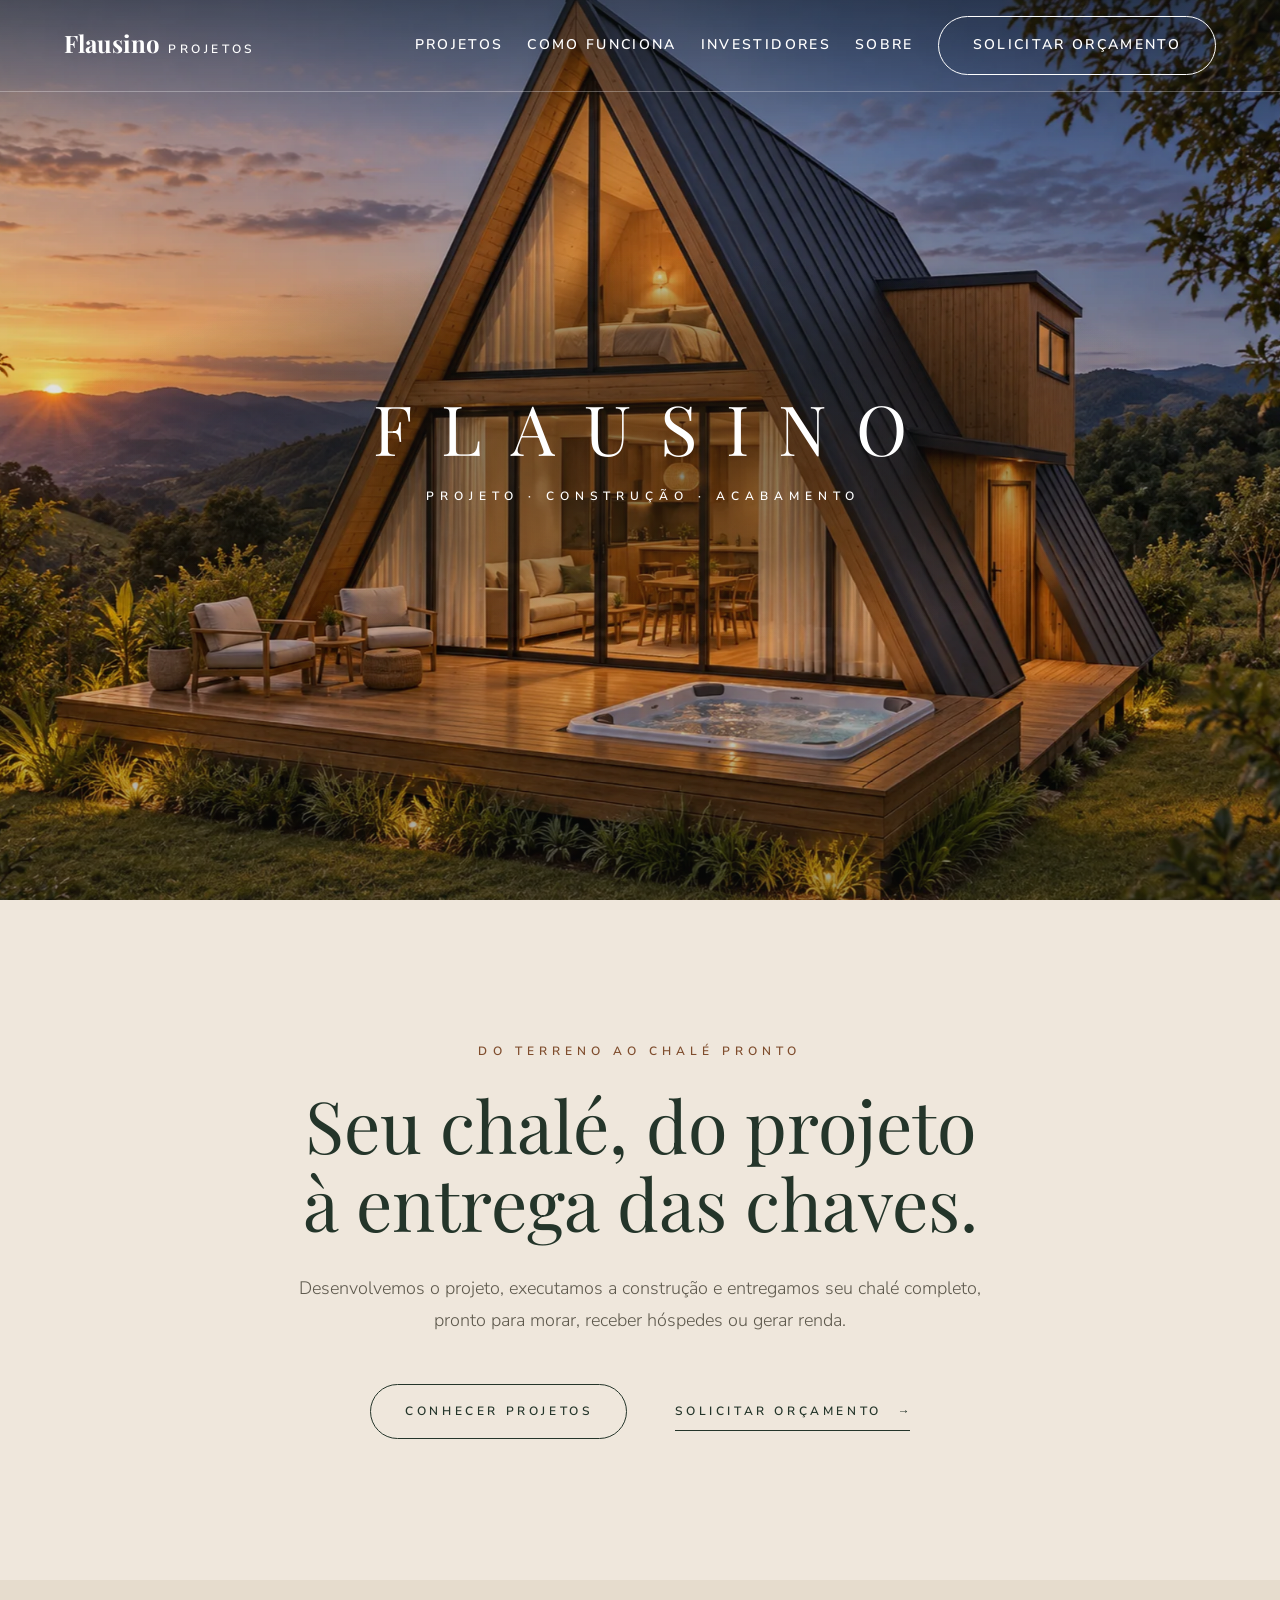
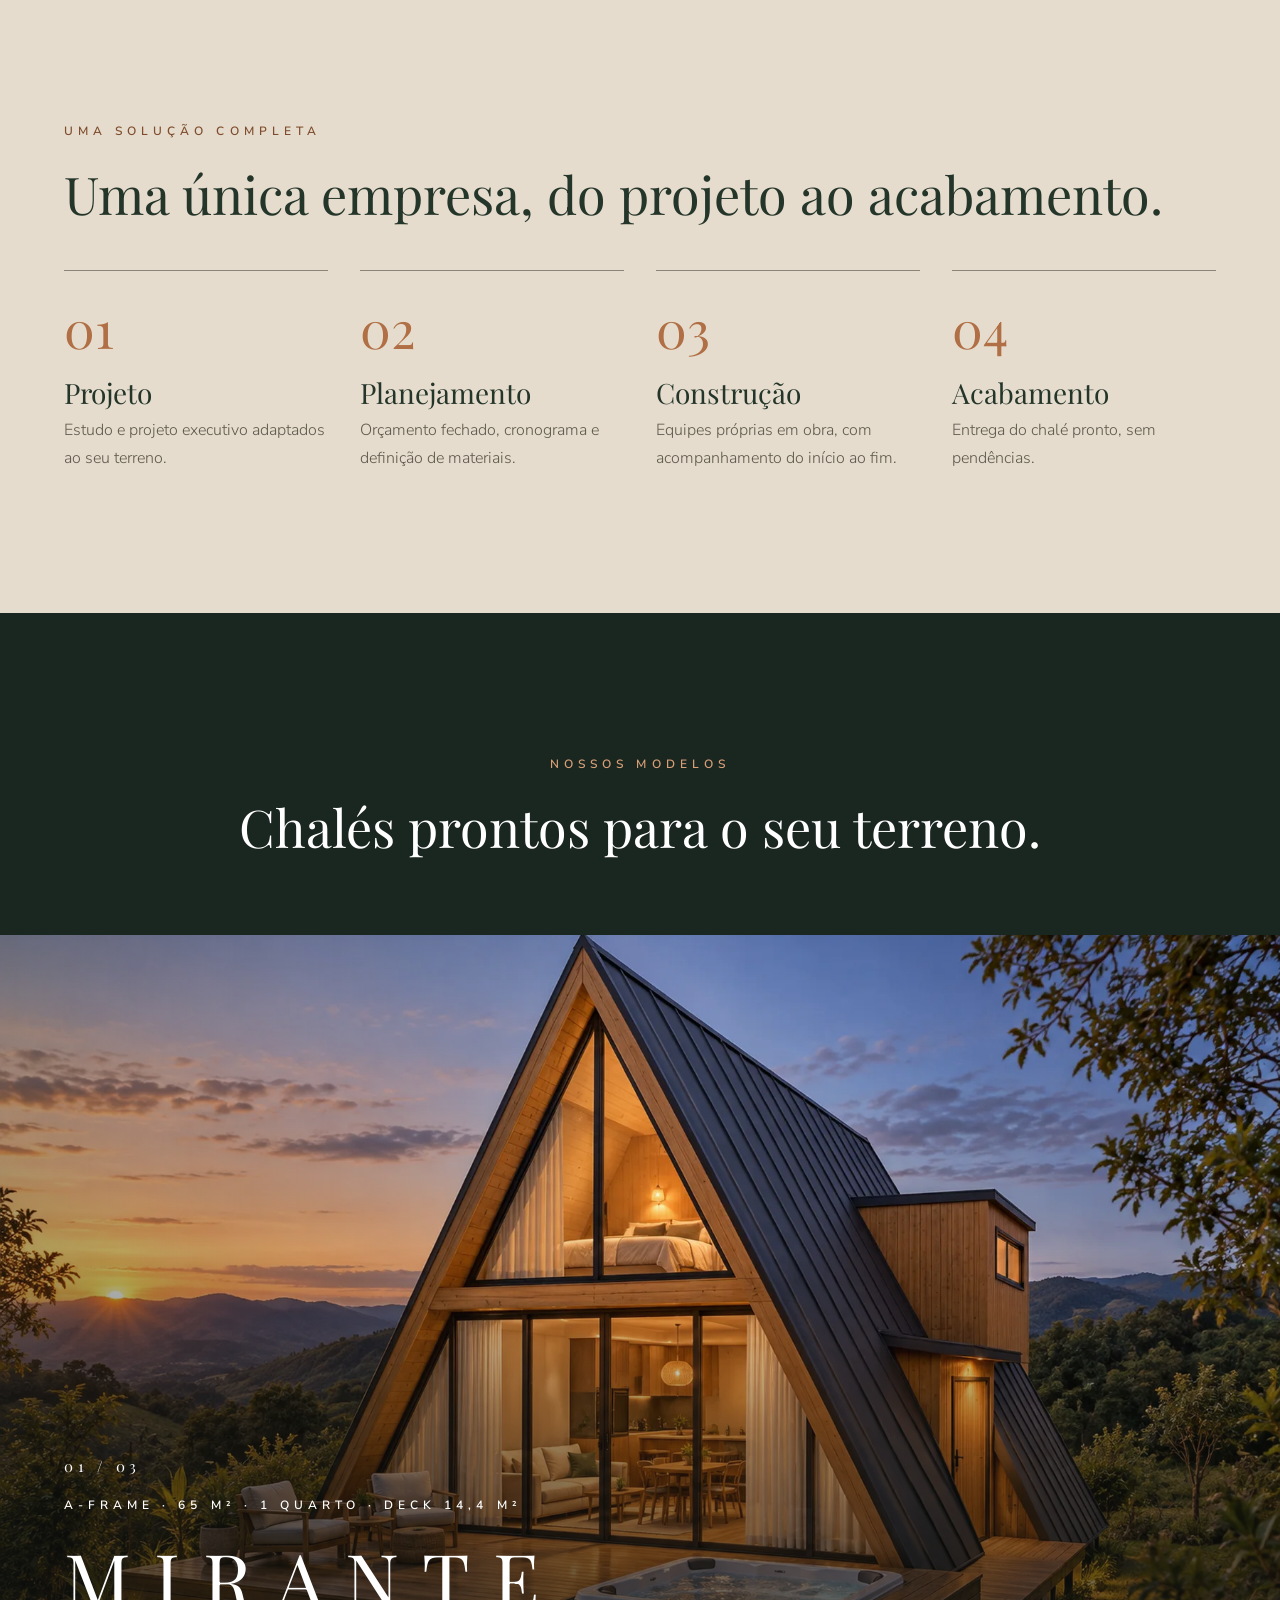
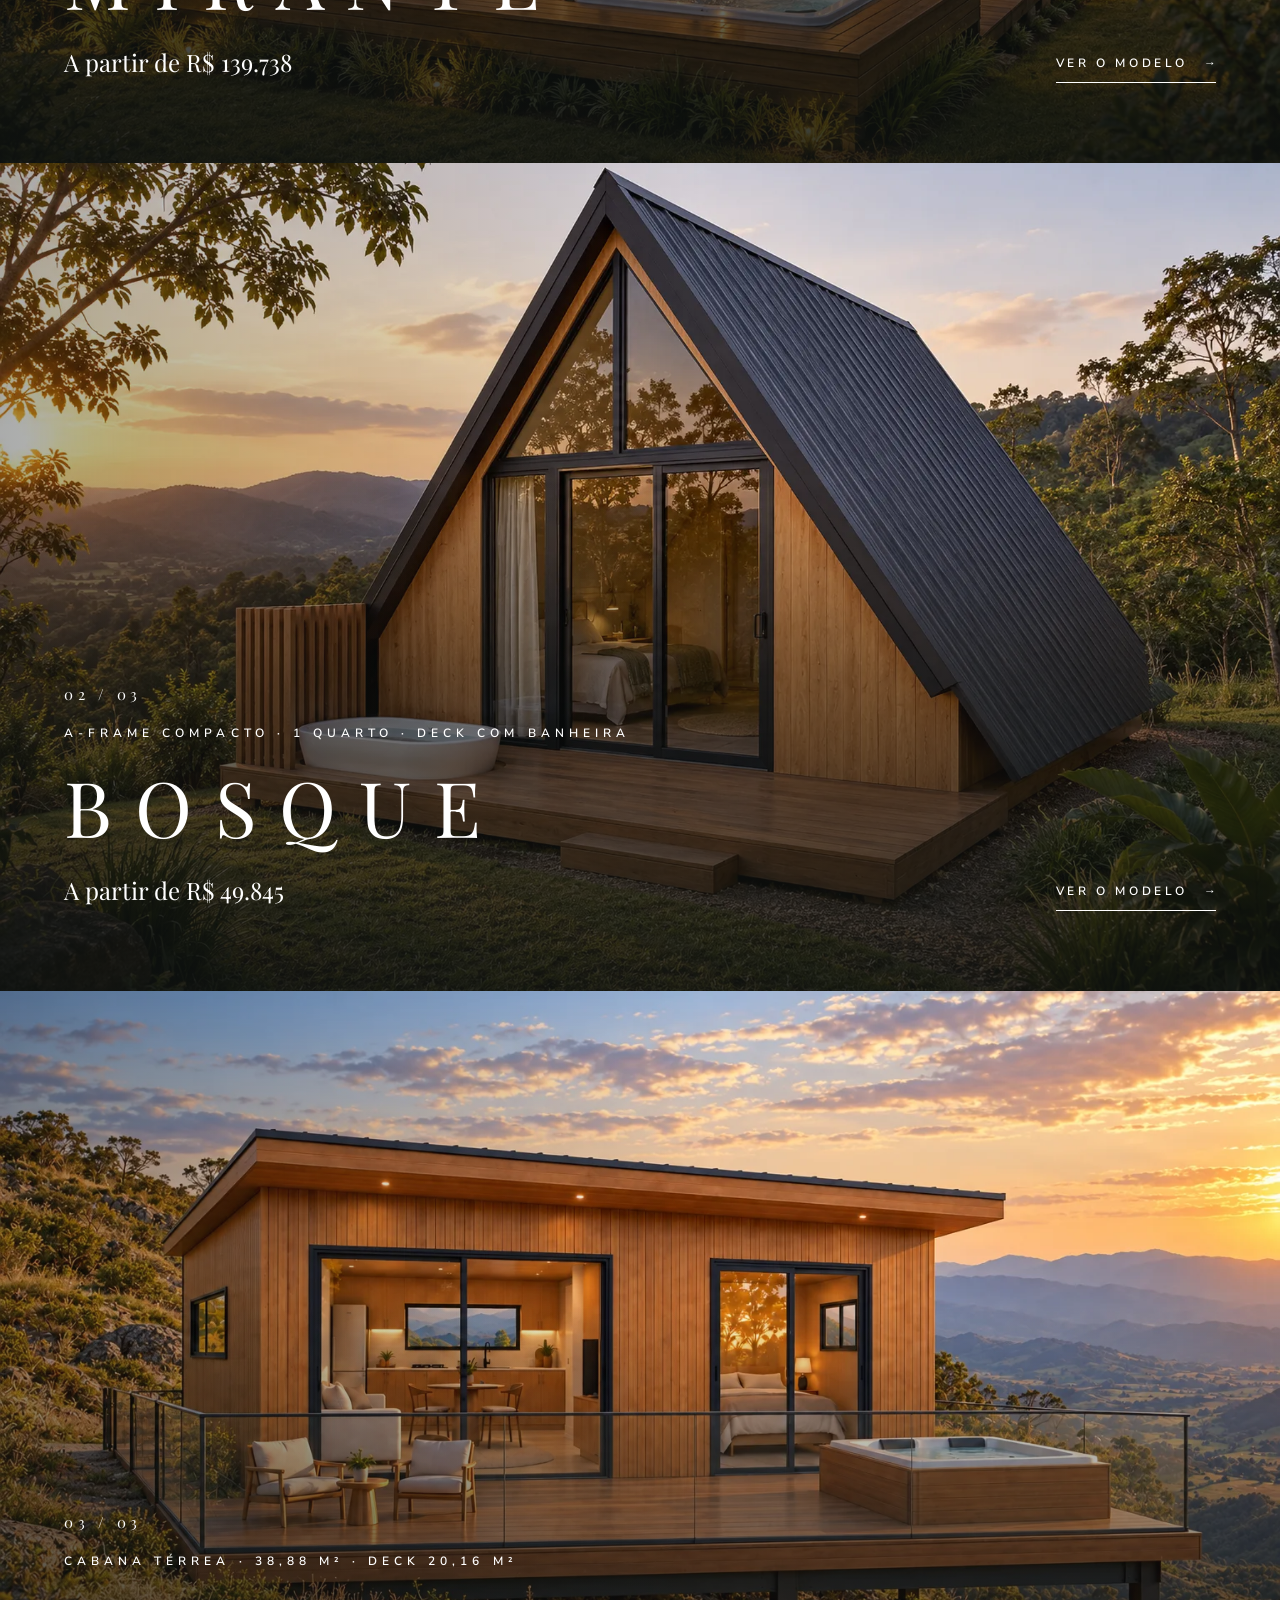
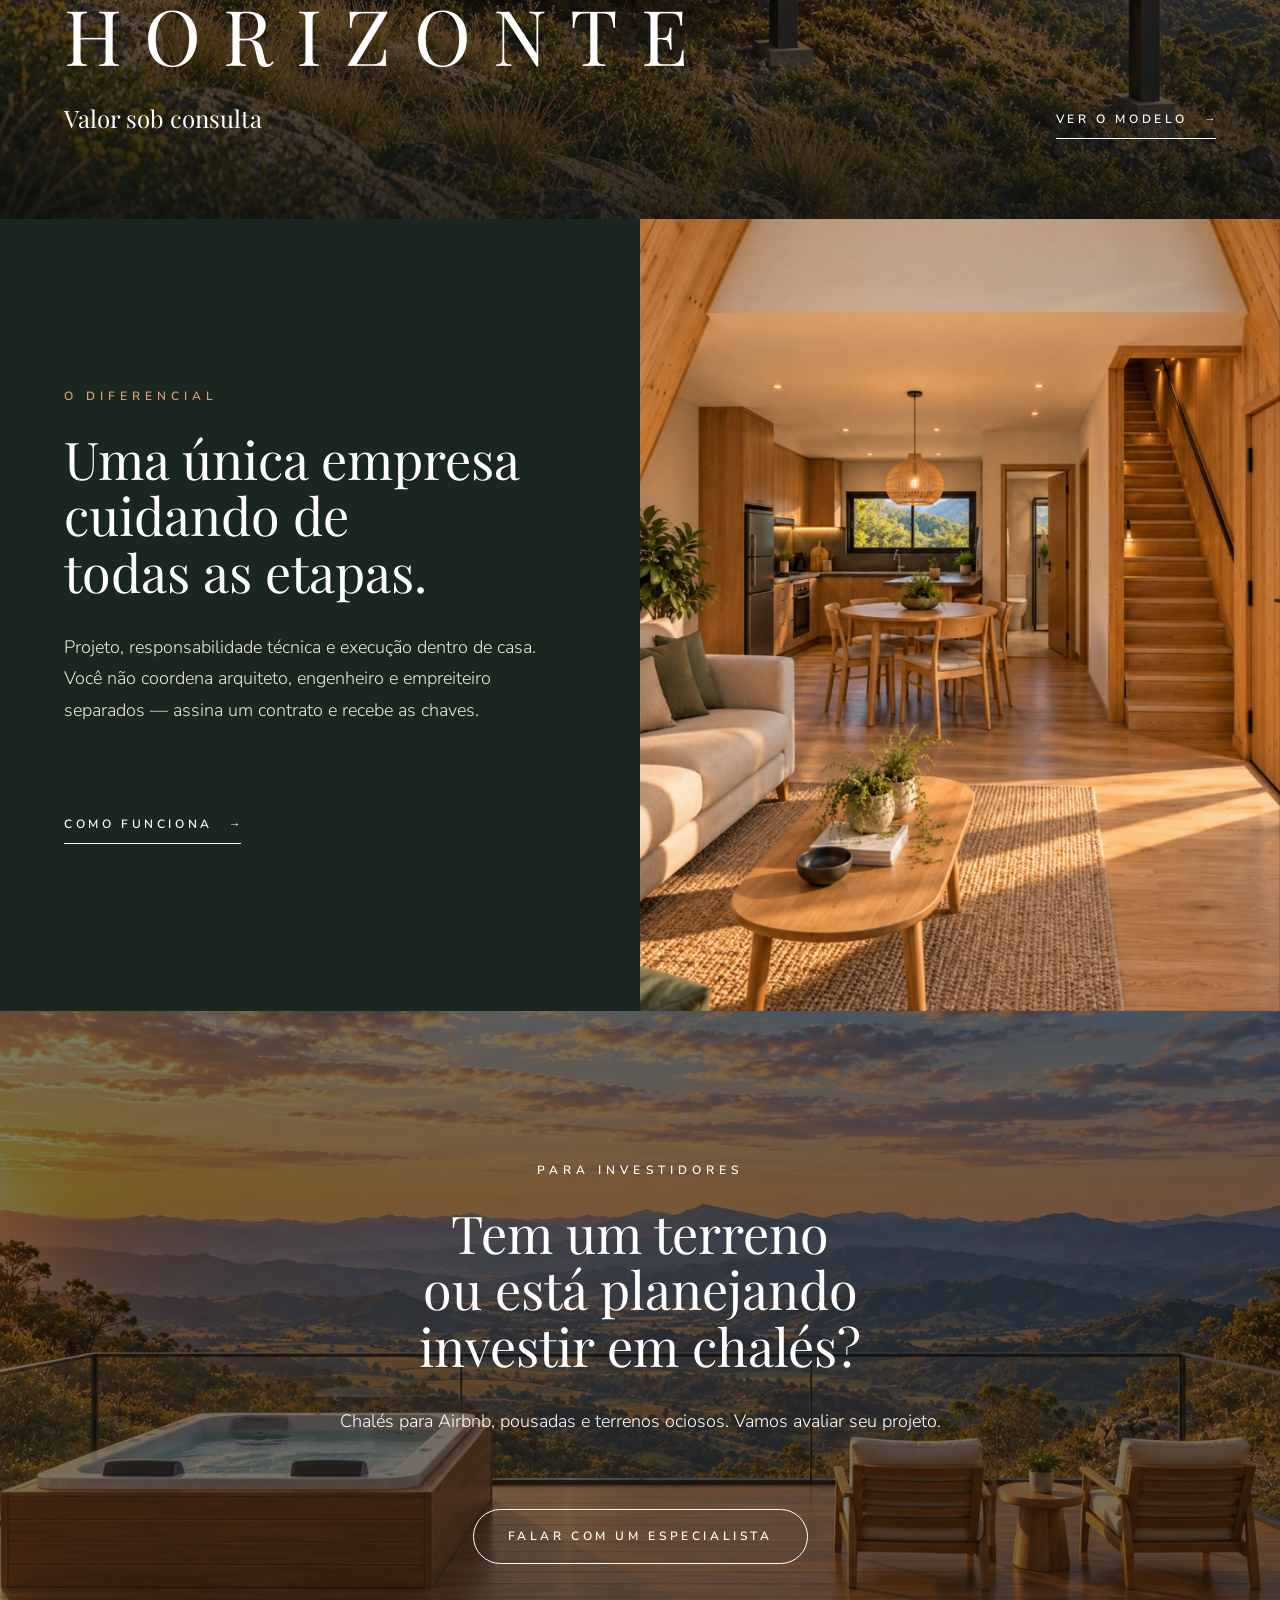
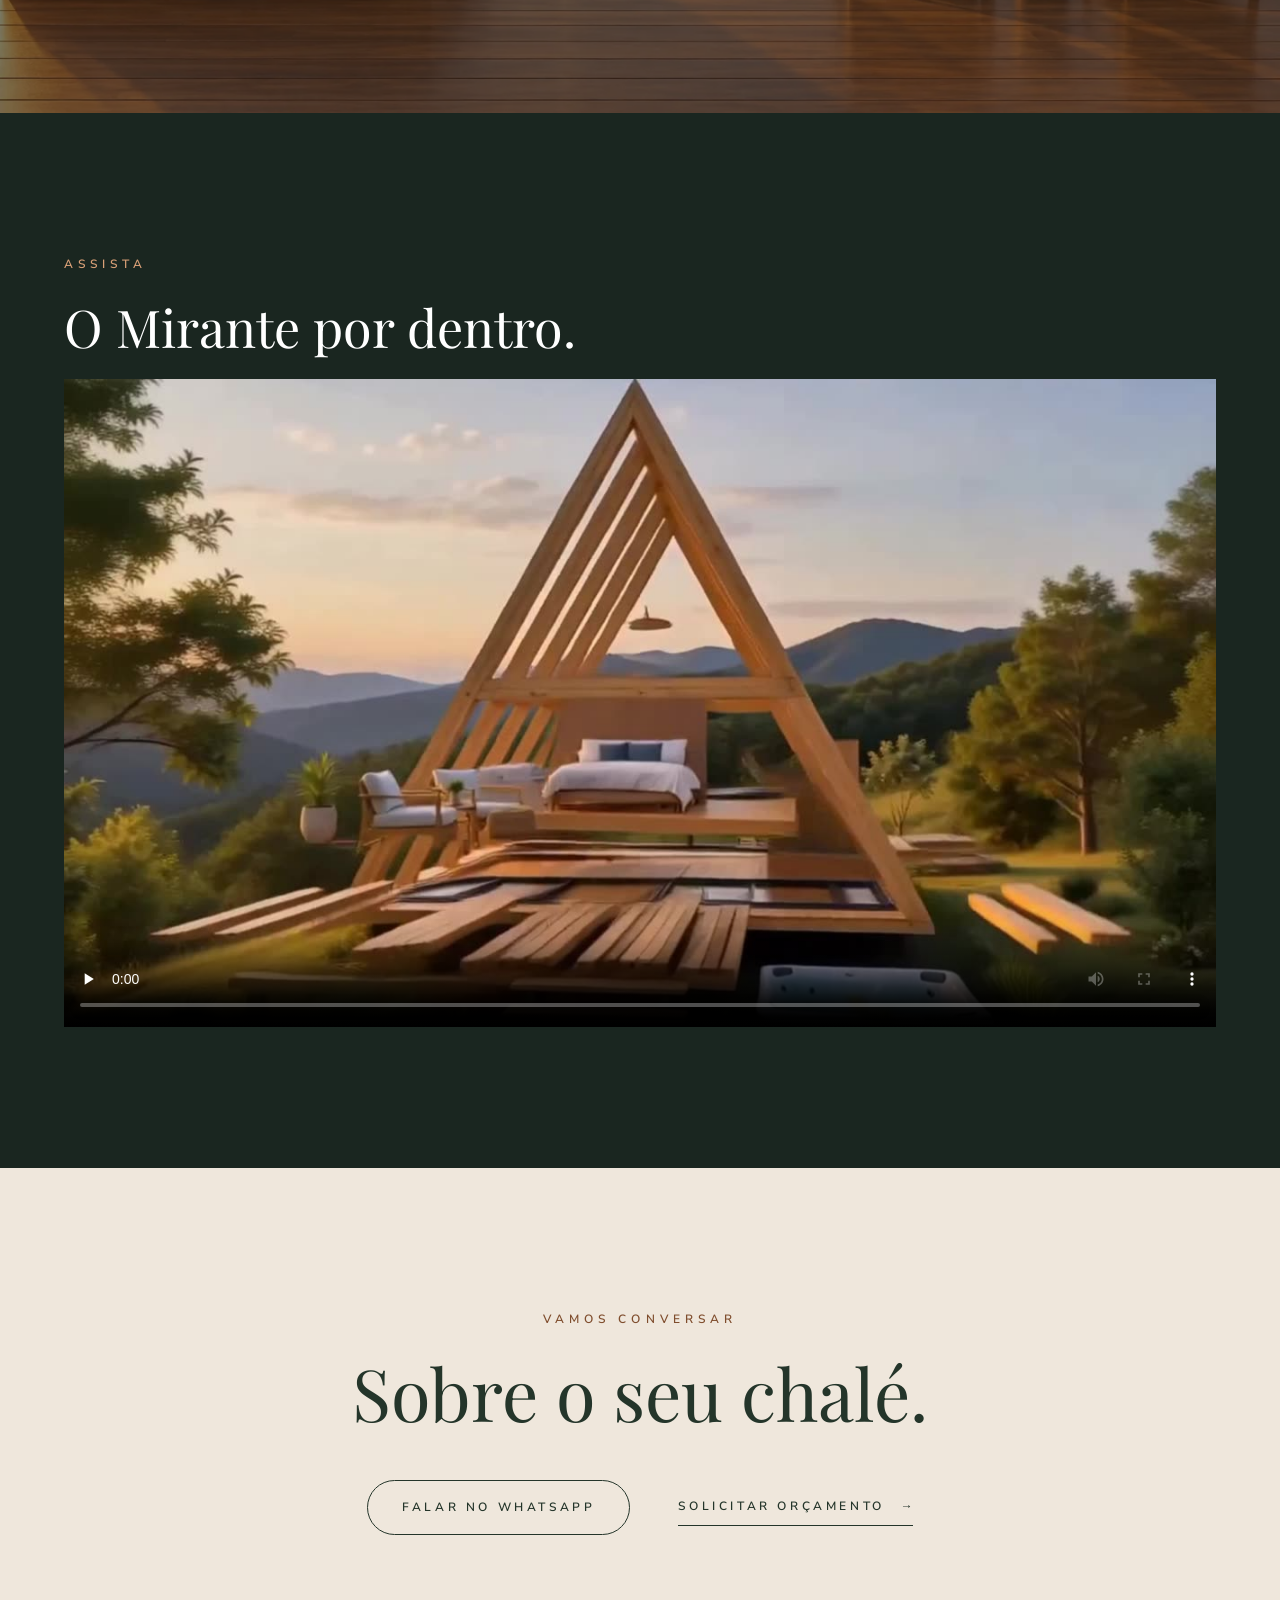
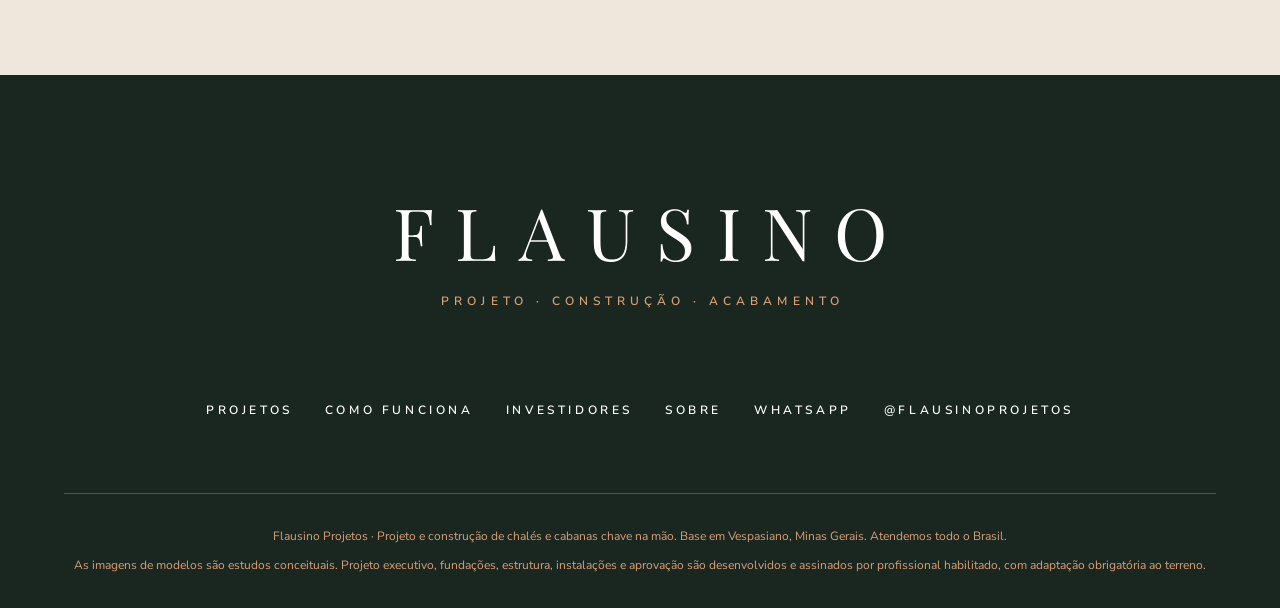
==== commit e1fdddd1: "Ajustes do celular Co-Authored-By: Claude Opus 5.5 <noreply@anthropic.com>" ====
--- a/index.html
+++ b/index.html
@@ -148,7 +148,7 @@
       <div class="painel__conteudo">
         <div>
           <p class="painel__contagem">01 / 03</p>
-          <span class="rotulo">A-frame · 65 m² · 1 quarto · deck 14,4 m²</span>
+          <span class="rotulo">A-frame&nbsp;· 65&nbsp;m²&nbsp;· 1&nbsp;quarto&nbsp;· deck&nbsp;14,4&nbsp;m²</span>
           <h3 class="painel__nome nome-espacado" id="painel-mirante">Mirante</h3>
           <p class="painel__preco">A partir de <span data-contar>R$ 140.000</span></p>
         </div>
@@ -165,7 +165,7 @@
       <div class="painel__conteudo">
         <div>
           <p class="painel__contagem">02 / 03</p>
-          <span class="rotulo">A-frame compacto · 1 quarto · deck com banheira</span>
+          <span class="rotulo">A-frame&nbsp;compacto&nbsp;· 1&nbsp;quarto&nbsp;· deck&nbsp;com&nbsp;banheira</span>
           <h3 class="painel__nome nome-espacado" id="painel-bosque">Bosque</h3>
           <p class="painel__preco">A partir de <span data-contar>R$ 50.000</span></p>
         </div>
@@ -182,7 +182,7 @@
       <div class="painel__conteudo">
         <div>
           <p class="painel__contagem">03 / 03</p>
-          <span class="rotulo">Cabana térrea · 38,88 m² · deck 20,16 m²</span>
+          <span class="rotulo">Cabana&nbsp;térrea&nbsp;· 38,88&nbsp;m²&nbsp;· deck&nbsp;20,16&nbsp;m²</span>
           <h3 class="painel__nome nome-espacado" id="painel-horizonte">Horizonte</h3>
           <!-- Sem valor até o dono fechar o preço (ver projetos.js). -->
           <p class="painel__preco">Valor sob consulta</p>
--- a/assets/css/paginas.css
+++ b/assets/css/paginas.css
@@ -369,3 +369,60 @@
 .erro { color: var(--terracota-texto); font-size: var(--texto-legenda); text-transform: none; letter-spacing: normal; }
 .formulario__estado { margin-top: var(--e-2); font-size: var(--texto-rotulo); color: var(--verde-serra); }
 .formulario__armadilha { position: absolute; left: -9999px; }
+
+/* --- Celular (até 699px) ----------------------------------------------------
+   Ajustes só para telefone. Tudo fica dentro deste @media: a versão de
+   computador não muda (conferida pixel a pixel contra capturas de antes). */
+@media (max-width: 699px) {
+  /* Rótulos, botões e links com seta: letras menos espaçadas, para textos
+     como "QUERO CONSTRUIR ESTE MODELO" caberem numa linha. */
+  .rotulo { letter-spacing: 0.28em; }
+  .pill { letter-spacing: 0.14em; padding: 15px 20px; }
+  .link-seta { letter-spacing: 0.2em; }
+
+  /* Painéis da home: menos vão escuro depois do link. (Os fatos da linha de
+     rótulo usam espaço que não quebra no HTML, então cada fato fica inteiro
+     e o "·" nunca começa uma linha.) */
+  .painel__conteudo { padding-bottom: var(--e-8); }
+
+  /* Ficha técnica: nomes como "ÁREA INTERNA TOTAL" numa linha. */
+  .ficha dt { letter-spacing: 0.16em; }
+
+  /* Galeria dos modelos: carrossel de deslizar para o lado. Todas as fotos
+     com a mesma altura e a largura na proporção de cada uma (--proporcao,
+     posta pelo script da página), então nada é cortado; a próxima foto
+     aparece na borda, mostrando que dá para deslizar. Vai de borda a borda
+     da tela. */
+  .galeria__grade {
+    display: flex; gap: var(--e-2);
+    overflow-x: auto; overscroll-behavior-x: contain;
+    scroll-snap-type: x mandatory; scroll-padding-inline: var(--e-3);
+    margin-inline: calc(-1 * var(--e-3)); padding: 0 var(--e-3) var(--e-1);
+    scrollbar-width: none;
+  }
+  .galeria__grade::-webkit-scrollbar { display: none; }
+  .galeria__linha { display: contents; }
+  .galeria__item {
+    flex: 0 0 auto; scroll-snap-align: start;
+    height: 52vw; width: calc(52vw * var(--proporcao, 1.5));
+  }
+  .galeria__grade + .legenda-estudo::after { content: ' · Deslize para ver mais'; }
+  .galeria__item picture { display: block; height: 100%; }
+  .galeria__item img { width: 100%; height: 100%; object-fit: cover; }
+
+  /* Simulador: "Taxa de ocupação — 50%" na mesma linha, barra embaixo. */
+  .simulador__campos label[for="ocupacao"] { display: block; }
+  .simulador__campos label[for="ocupacao"] input { display: block; width: 100%; margin-top: var(--e-2); }
+
+  /* Linha do tempo (Como funciona): título e texto mais próximos. */
+  .linha-tempo li { padding-block: var(--e-4); gap: var(--e-1); }
+  .linha-tempo li .corpo { margin-top: 0; }
+
+  /* Cards "Em desenvolvimento": caixa do monograma mais baixa. */
+  .card--aberto .card__figura { aspect-ratio: 3 / 1; }
+}
+/* Celular estreito (320–379px, comum em Android): letra do botão um pouco
+   menor, para "QUERO CONSTRUIR ESTE MODELO" continuar numa linha. */
+@media (max-width: 379px) {
+  .pill { font-size: 0.6875rem; letter-spacing: 0.1em; padding: 14px 16px; }
+}
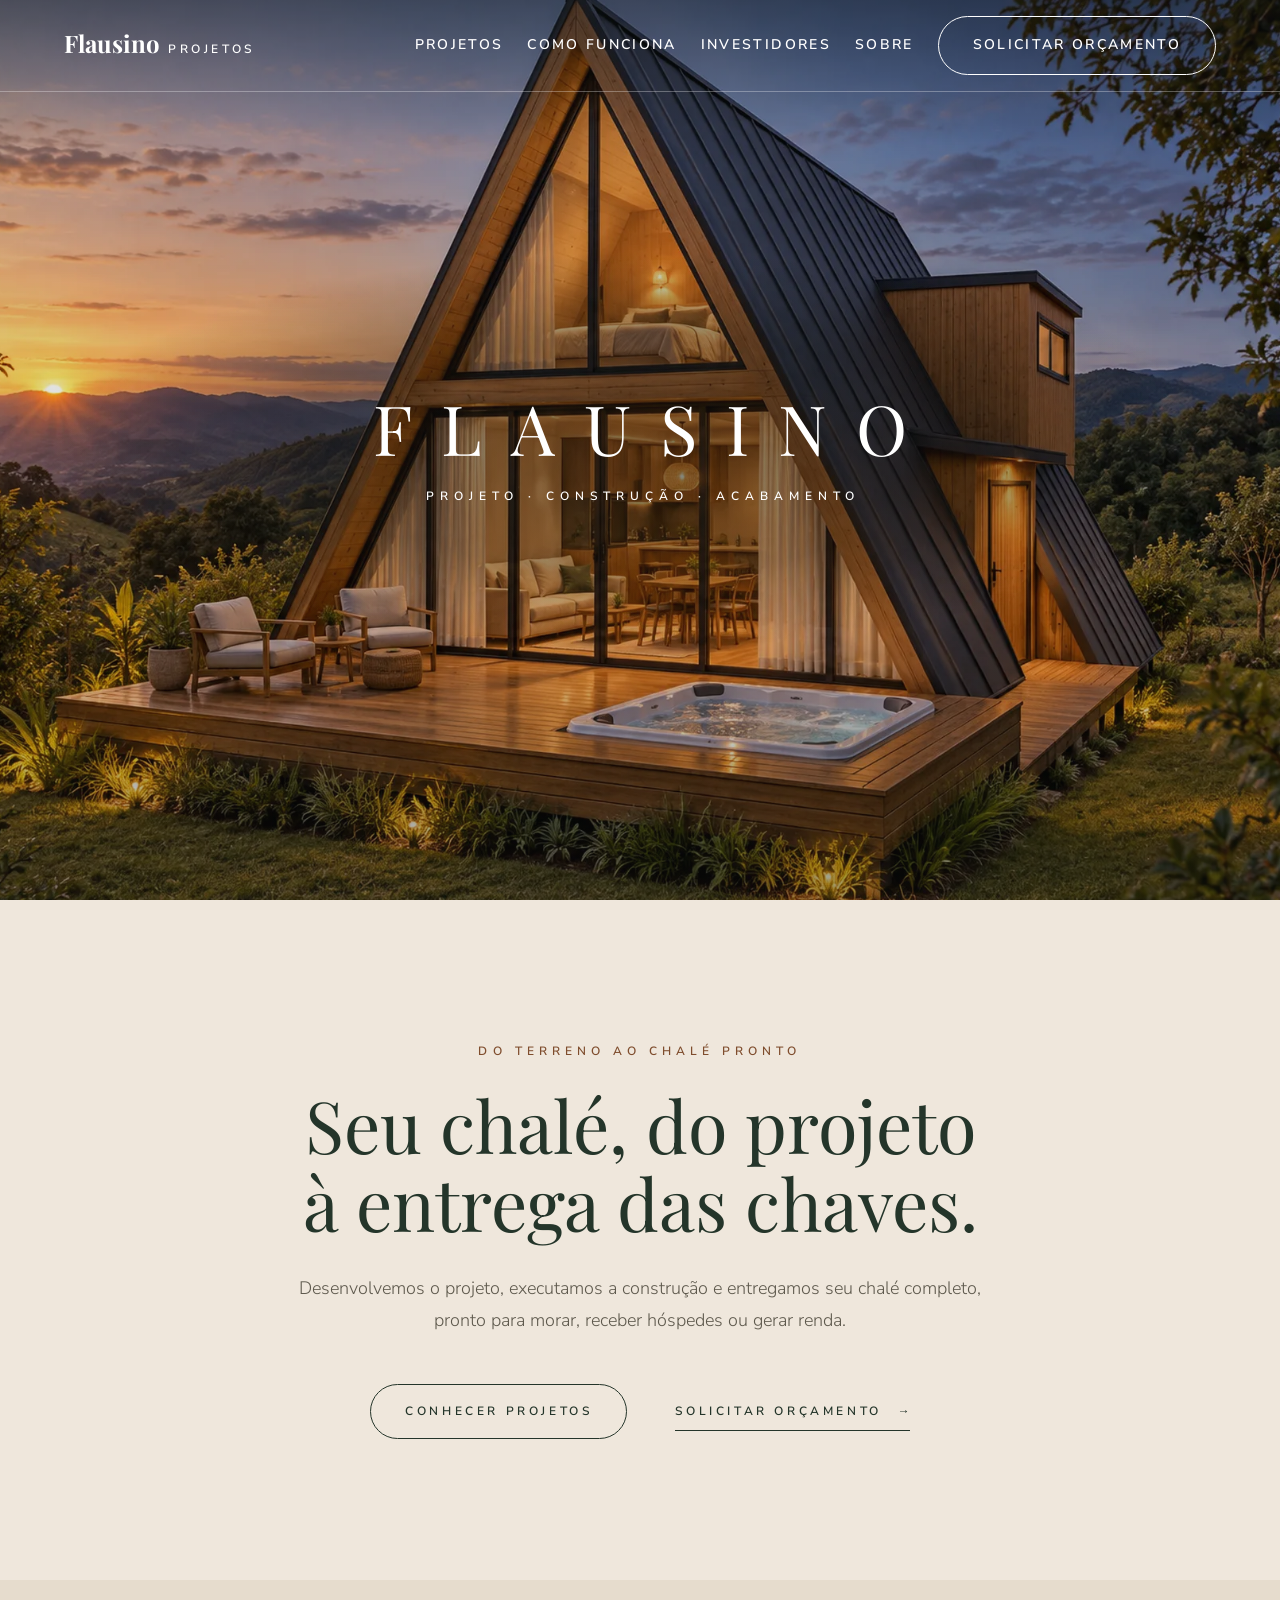
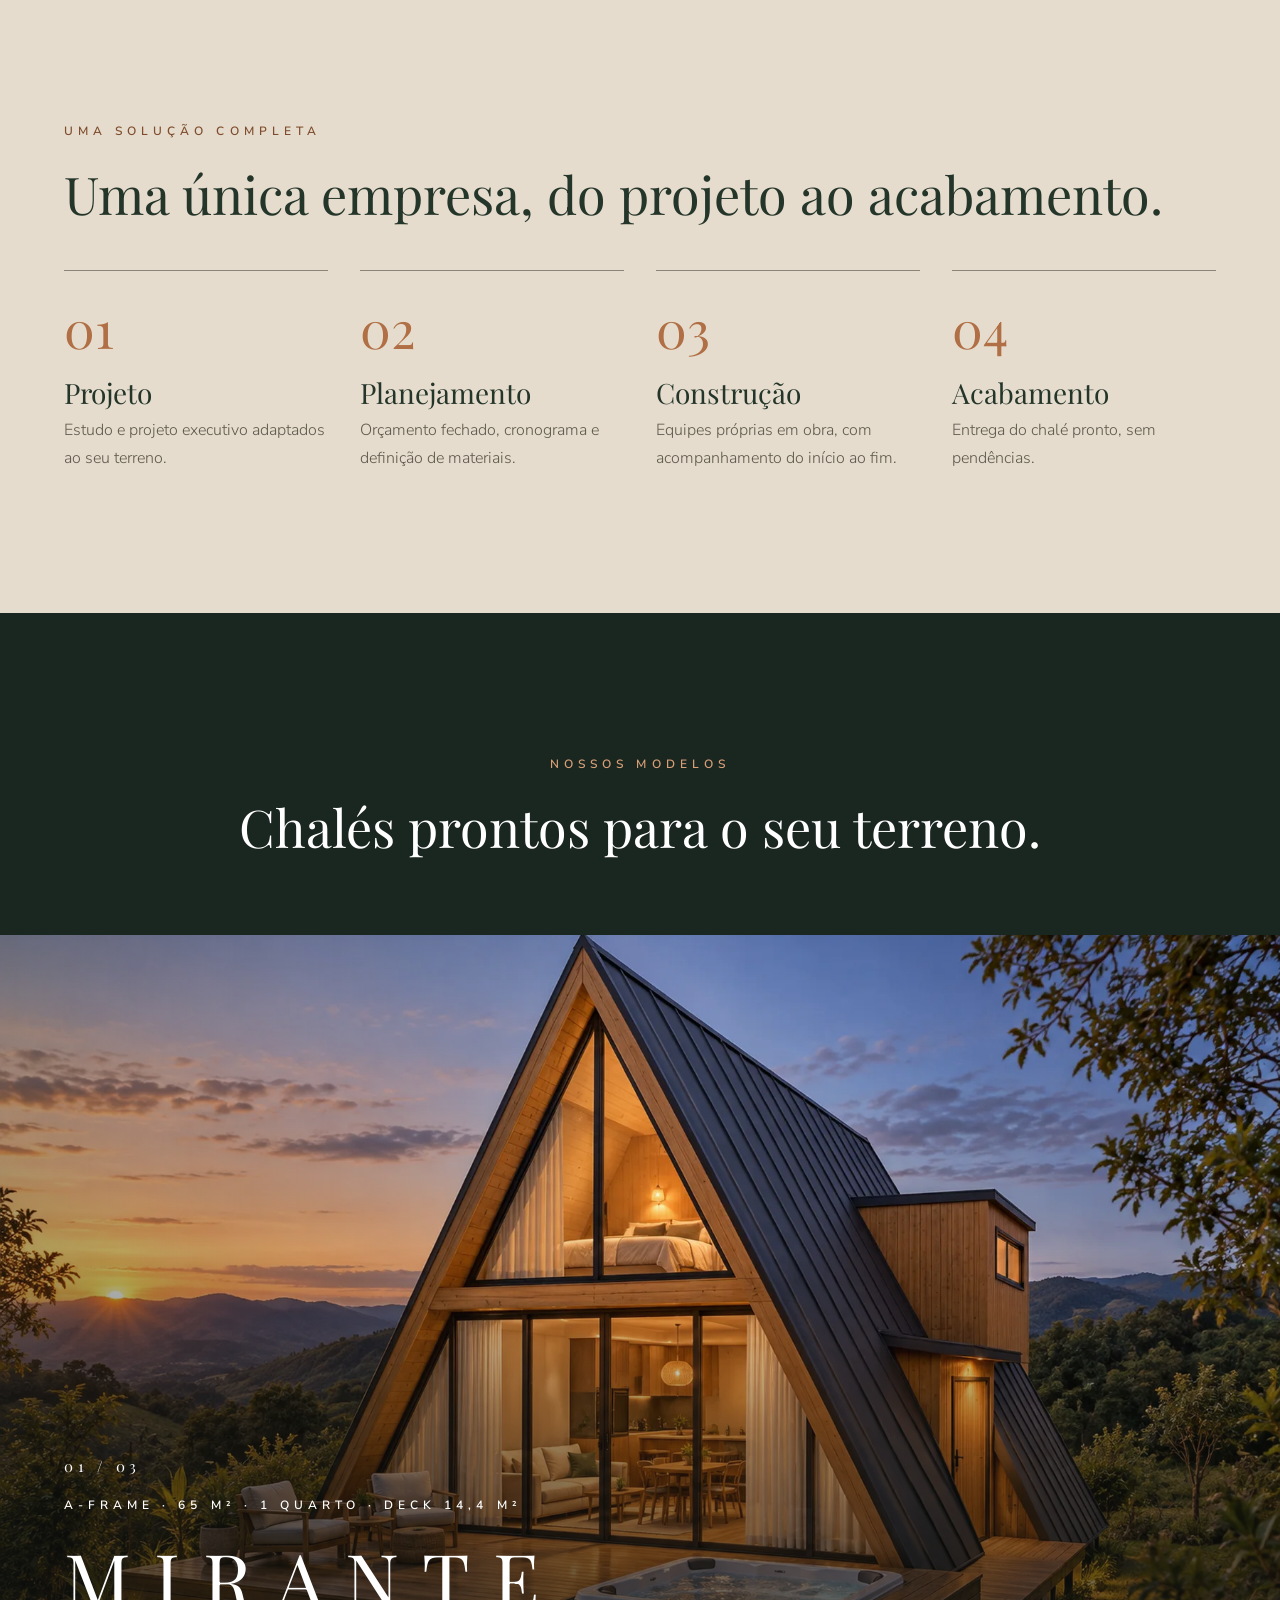
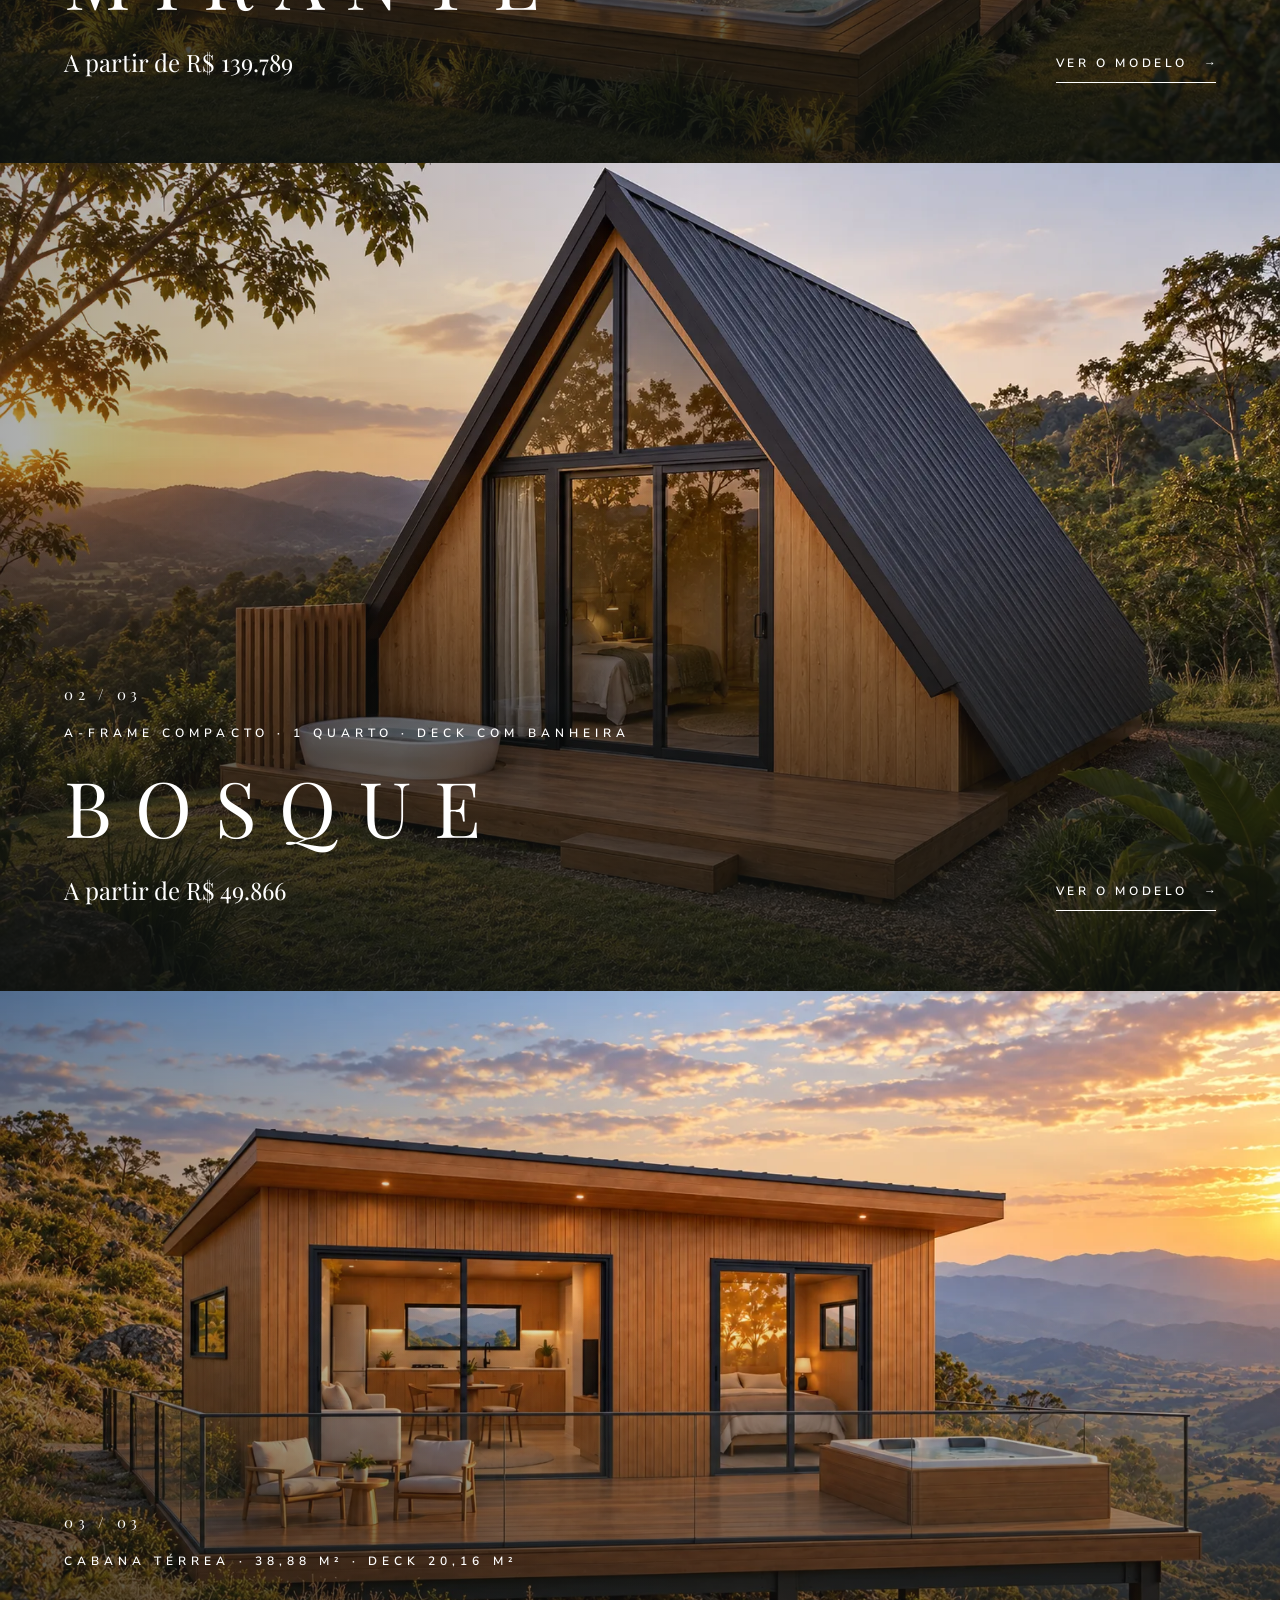
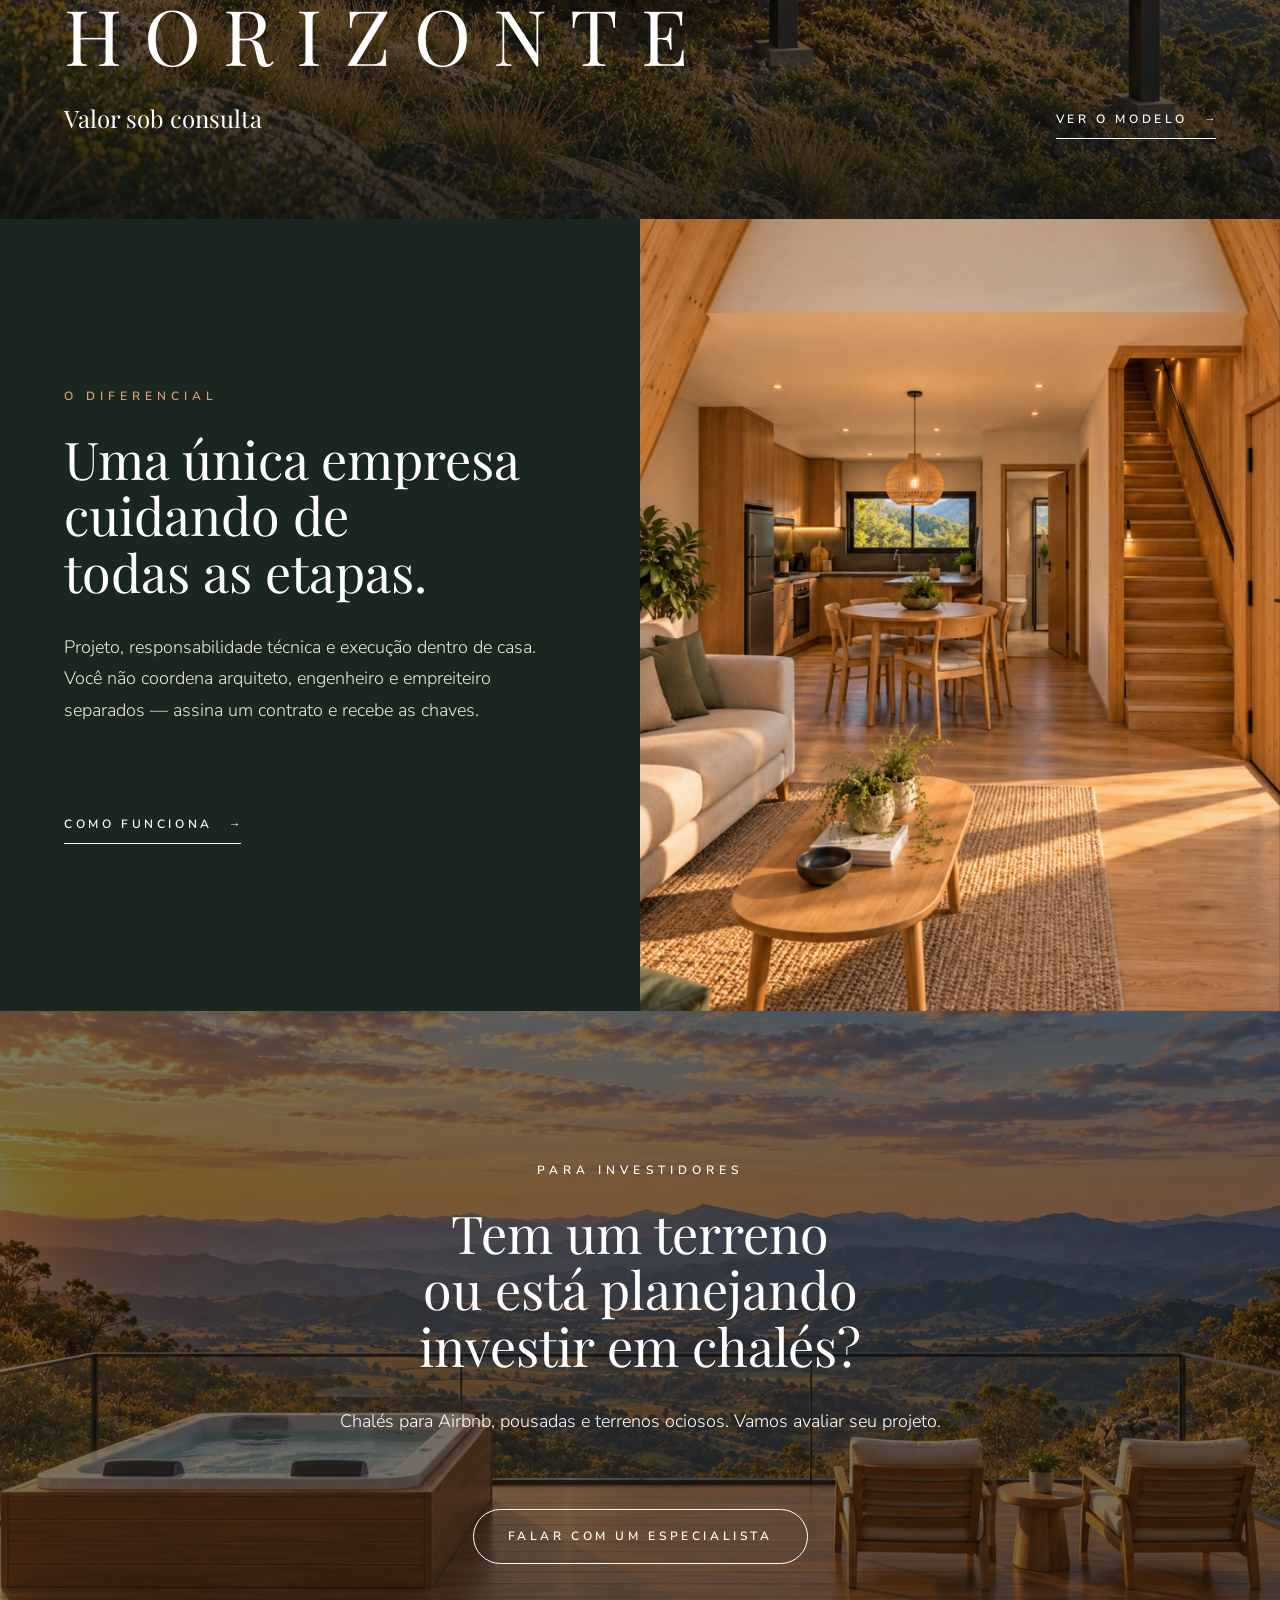
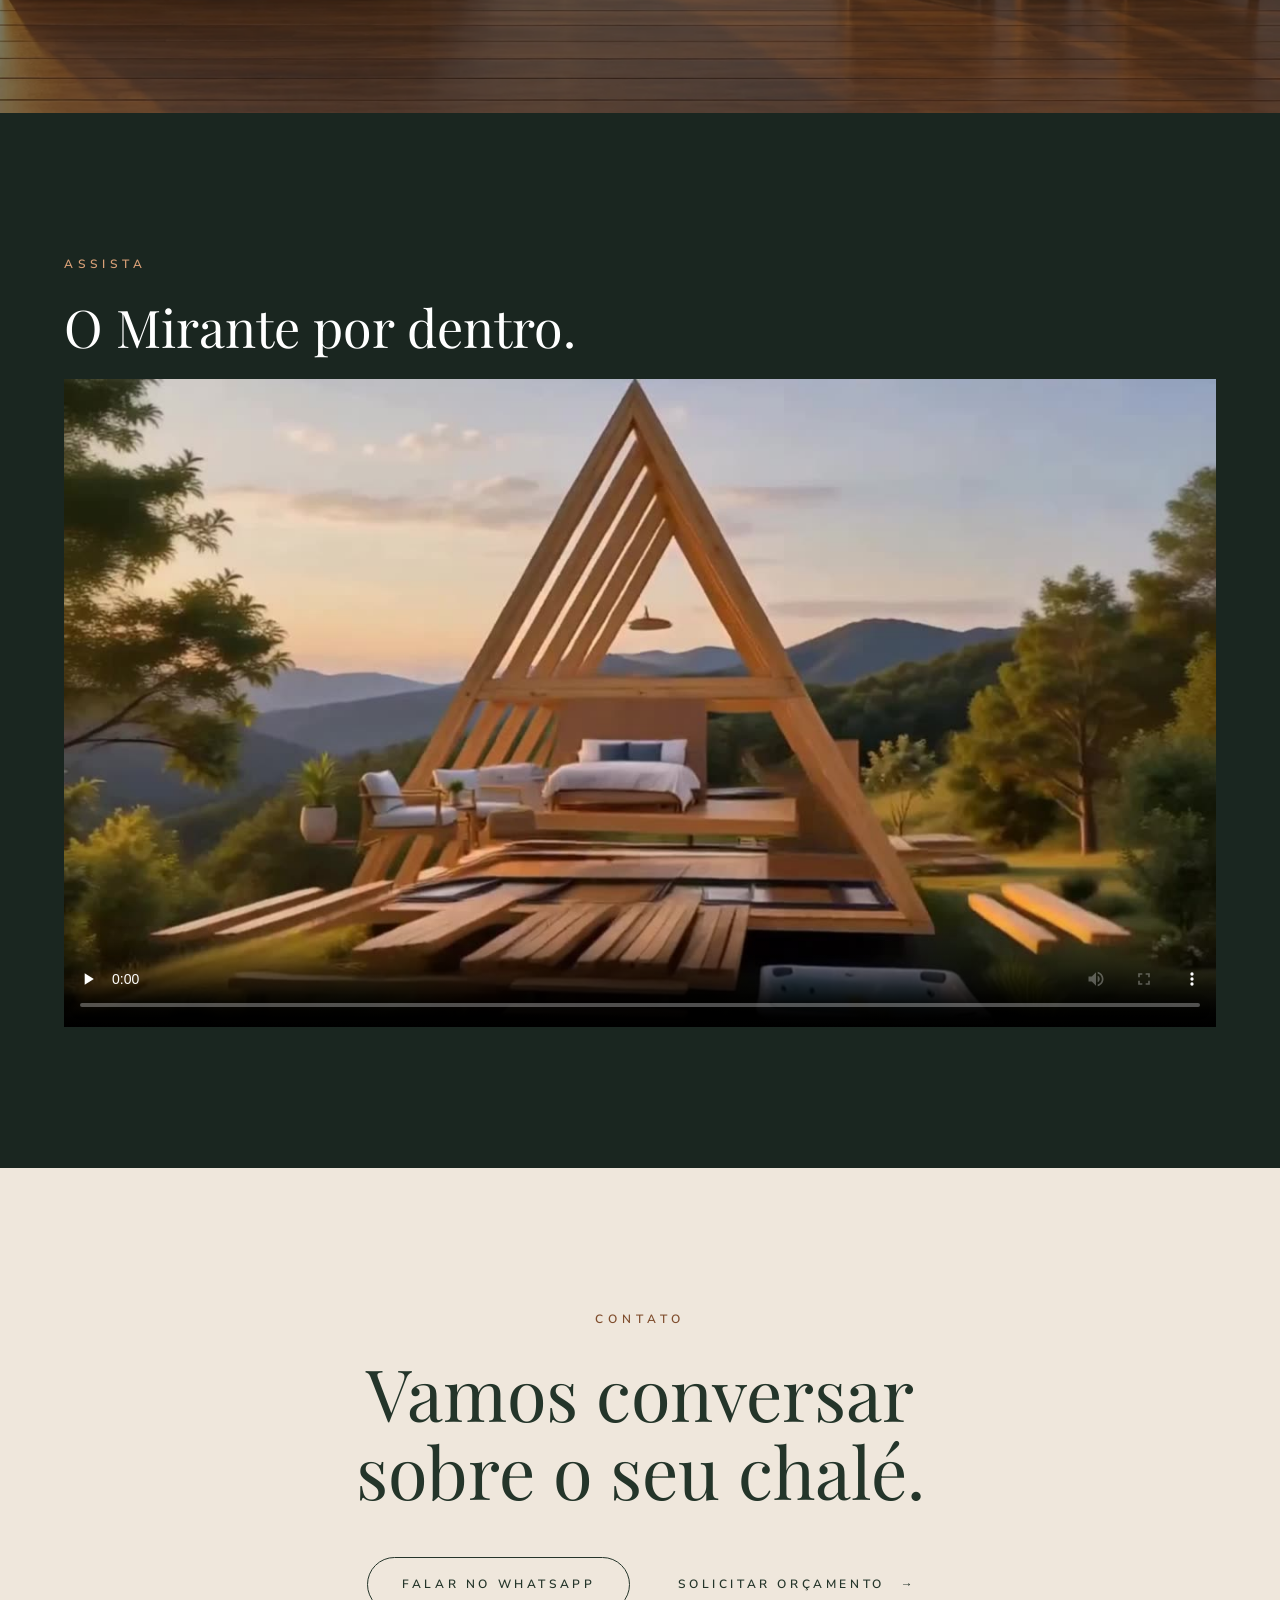
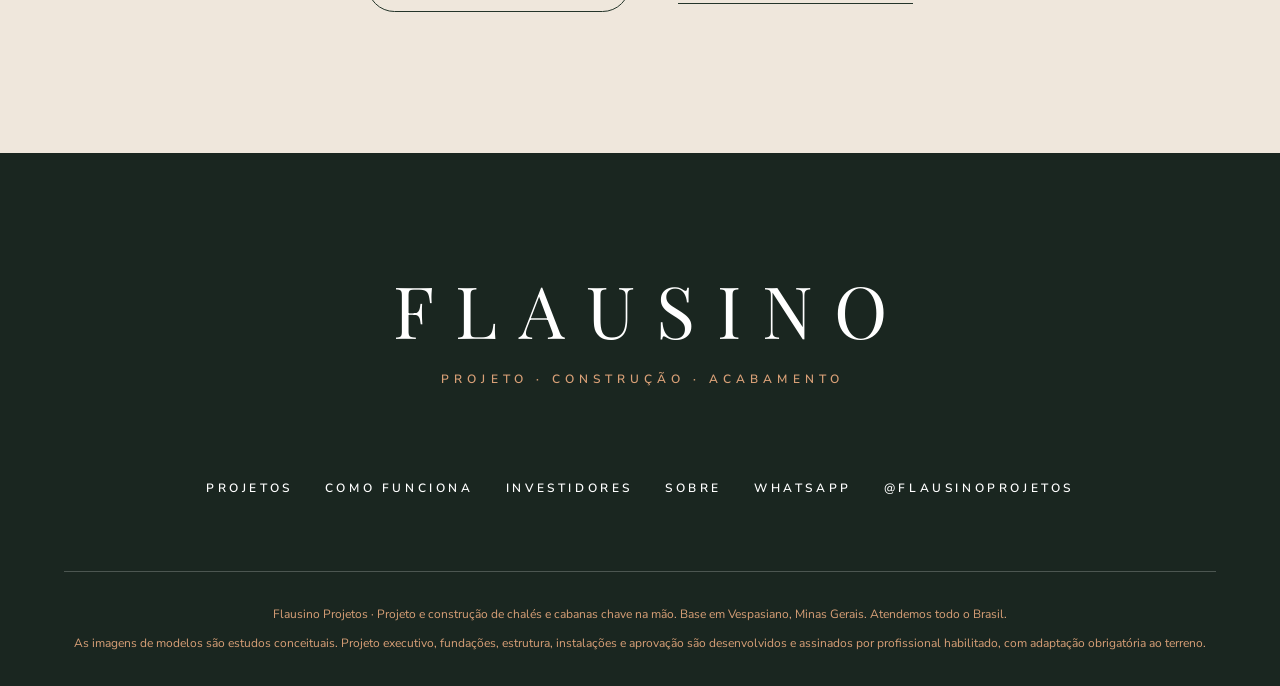
==== commit e9589872: "Revisão: orçamento pelo WhatsApp e ajustes Co-Authored-By: Claude Opus 5.5 <noreply@anthropic.com>" ====
--- a/index.html
+++ b/index.html
@@ -14,7 +14,7 @@
   <meta name="viewport" content="width=device-width, initial-scale=1">
   <title>Flausino Projetos — Chalés chave na mão, do projeto à entrega</title>
   <meta name="description" content="Projetamos e construímos chalés chave na mão. Do terreno ao chalé pronto: projeto, construção e acabamento em uma única solução. Atendemos todo o Brasil.">
-  <link rel="canonical" href="https://flausinoprojetos.com.br/">
+  <link rel="canonical" href="https://flausino.vercel.app/">
   <link rel="icon" href="assets/img/marca/monograma.png" type="image/png">
   <link rel="apple-touch-icon" href="assets/img/marca/monograma.png">
   <meta property="og:type" content="website">
@@ -22,8 +22,8 @@
   <meta property="og:locale" content="pt_BR">
   <meta property="og:title" content="Flausino Projetos — Chalés chave na mão">
   <meta property="og:description" content="Do terreno ao chalé pronto: projeto, planejamento, construção e acabamento em uma única solução. Atendemos todo o Brasil.">
-  <meta property="og:url" content="https://flausinoprojetos.com.br/">
-  <meta property="og:image" content="https://flausinoprojetos.com.br/assets/img/mirante/exterior-entardecer.jpg">
+  <meta property="og:url" content="https://flausino.vercel.app/">
+  <meta property="og:image" content="https://flausino.vercel.app/assets/img/mirante/exterior-entardecer.jpg">
   <meta name="twitter:card" content="summary_large_image">
   <link rel="preconnect" href="https://fonts.googleapis.com">
   <link rel="preconnect" href="https://fonts.gstatic.com" crossorigin>
@@ -232,8 +232,8 @@
 
     <section class="secao fechamento">
       <div class="envelope centralizado">
-        <span class="rotulo">Vamos conversar</span>
-        <h2 class="titulo-display">Sobre o seu chalé.</h2>
+        <span class="rotulo">Contato</span>
+        <h2 class="titulo-display">Vamos conversar sobre o seu chalé.</h2>
         <div class="grupo-pills">
           <a class="pill" data-whatsapp data-origem="geral" href="#">Falar no WhatsApp</a>
           <a class="link-seta" href="orcamento.html">Solicitar orçamento</a>
@@ -275,8 +275,8 @@
     "@type": "LocalBusiness",
     "name": "Flausino Projetos",
     "description": "Projeto e construção de chalés e cabanas chave na mão.",
-    "url": "https://flausinoprojetos.com.br/",
-    "image": "https://flausinoprojetos.com.br/assets/img/mirante/exterior-entardecer.jpg",
+    "url": "https://flausino.vercel.app/",
+    "image": "https://flausino.vercel.app/assets/img/mirante/exterior-entardecer.jpg",
     "address": {
       "@type": "PostalAddress",
       "addressLocality": "Vespasiano",
--- a/assets/css/componentes.css
+++ b/assets/css/componentes.css
@@ -165,3 +165,24 @@
     font-size: clamp(0.625rem, 3vw, 0.75rem); letter-spacing: 0.2em; padding-left: 0.2em;
   }
 }
+
+/* --- Botão flutuante de WhatsApp (criado pelo main.js) ------------------ */
+/* Discreto de propósito: pequeno, redondo, na cor noite com filete claro,
+   sem sombra. Nasce invisível e aparece (data-visivel) depois do topo. */
+.whats-flutuante {
+  position: fixed; right: var(--e-3); bottom: var(--e-3); z-index: 40;
+  width: 48px; height: 48px; border-radius: 50%;
+  display: grid; place-items: center;
+  background: var(--noite); color: var(--branco);
+  border: 1px solid rgba(255, 255, 255, 0.3);
+  opacity: 0; visibility: hidden; translate: 0 8px;
+  transition: opacity var(--transicao), translate var(--transicao),
+              visibility var(--transicao), background var(--transicao);
+}
+.whats-flutuante[data-visivel="true"] { opacity: 0.92; visibility: visible; translate: 0 0; }
+.whats-flutuante:hover, .whats-flutuante:focus-visible { background: var(--verde-profundo); opacity: 1; }
+.whats-flutuante svg { width: 22px; height: 22px; fill: currentColor; }
+@media (max-width: 699px) {
+  .whats-flutuante { right: var(--e-2); bottom: var(--e-2); width: 44px; height: 44px; }
+  .whats-flutuante svg { width: 20px; height: 20px; }
+}
--- a/assets/css/paginas.css
+++ b/assets/css/paginas.css
@@ -112,6 +112,17 @@
     rgba(14, 18, 16, 0.22) max(16%, 130px),
     rgba(14, 18, 16, 0.00) 38%,
     rgba(14, 18, 16, 0.60) 62%,
+    rgba(14, 18, 16, 0.85) 100%);
+}
+/* Banner baixo (Orçamento): com menos altura, o nome fica mais no alto,
+   onde a sombra comum ainda é fraca. Aqui ela começa a escurecer antes. */
+.banner--baixo::after {
+  background: linear-gradient(to bottom,
+    rgba(14, 18, 16, 0.60) 0,
+    rgba(14, 18, 16, 0.52) 80px,
+    rgba(14, 18, 16, 0.30) max(16%, 130px),
+    rgba(14, 18, 16, 0.45) 45%,
+    rgba(14, 18, 16, 0.70) 70%,
     rgba(14, 18, 16, 0.85) 100%);
 }
 .banner__conteudo { position: relative; z-index: 2; padding-block: var(--e-15) var(--e-10); }
@@ -380,10 +391,9 @@
   .pill { letter-spacing: 0.14em; padding: 15px 20px; }
   .link-seta { letter-spacing: 0.2em; }
 
-  /* Painéis da home: menos vão escuro depois do link. (Os fatos da linha de
-     rótulo usam espaço que não quebra no HTML, então cada fato fica inteiro
-     e o "·" nunca começa uma linha.) */
-  .painel__conteudo { padding-bottom: var(--e-8); }
+  /* Painéis da home: os fatos da linha de rótulo usam espaço que não quebra
+     no HTML, então cada fato fica inteiro e o "·" nunca começa uma linha.
+     O texto vai sobre a foto — ver "Painéis dos modelos" mais abaixo. */
 
   /* Ficha técnica: nomes como "ÁREA INTERNA TOTAL" numa linha. */
   .ficha dt { letter-spacing: 0.16em; }
@@ -420,6 +430,38 @@
 
   /* Cards "Em desenvolvimento": caixa do monograma mais baixa. */
   .card--aberto .card__figura { aspect-ratio: 3 / 1; }
+
+  /* Hero: tela cheia, como no computador. Numa tela em pé a foto deitada só
+     cabe em parte, então a "câmera" percorre a foto de um lado ao outro
+     enquanto ela está na tela (6s + 1,2s de troca) — no fim do slide a pessoa
+     viu o chalé inteiro. Slides pares voltam no sentido contrário. Com
+     "Reduzir movimento" a foto fica parada no ponto de foco (--foco-m): a
+     regra global de animacoes.css desliga a animação. */
+  .com-js .hero__slide--ativo img,
+  .com-js .hero__slide--saindo img { animation: hero-percorrer 7.5s ease-in-out both; }
+  .com-js .hero__slide:nth-child(even).hero__slide--ativo img,
+  .com-js .hero__slide:nth-child(even).hero__slide--saindo img { animation-direction: reverse; }
+
+  /* Painéis dos modelos: texto sobre a foto, como no computador, numa
+     proporção de retrato (4:5) que mostra bem mais do chalé que a tela
+     cheia. A sombra só escurece a metade de baixo, onde fica o texto. */
+  .painel { display: flex; align-items: flex-end; aspect-ratio: 4 / 5; }
+  .painel__foto { position: absolute; inset: 0; }
+  .painel__foto img { height: 100%; object-fit: cover; }
+  .painel::after {
+    content: ''; position: absolute; inset: 0; z-index: 1;
+    background: linear-gradient(to top, rgba(14, 18, 16, 0.88) 0%, rgba(14, 18, 16, 0.74) 45%, rgba(14, 18, 16, 0.45) 72%, rgba(14, 18, 16, 0) 95%);
+  }
+  .painel__conteudo { position: relative; z-index: 2; width: 100%; gap: var(--e-2); padding: 0 var(--e-3) var(--e-4); }
+  .painel .rotulo { color: var(--branco); }
+}
+@media (max-width: 699px) {
+  /* Percorre só o miolo da foto, onde está o chalé: indo de ponta a ponta,
+     o começo e o fim do movimento mostravam só céu, telhado e mato. */
+  @keyframes hero-percorrer {
+    from { object-position: 22% 50%; }
+    to   { object-position: 78% 50%; }
+  }
 }
 /* Celular estreito (320–379px, comum em Android): letra do botão um pouco
    menor, para "QUERO CONSTRUIR ESTE MODELO" continuar numa linha. */
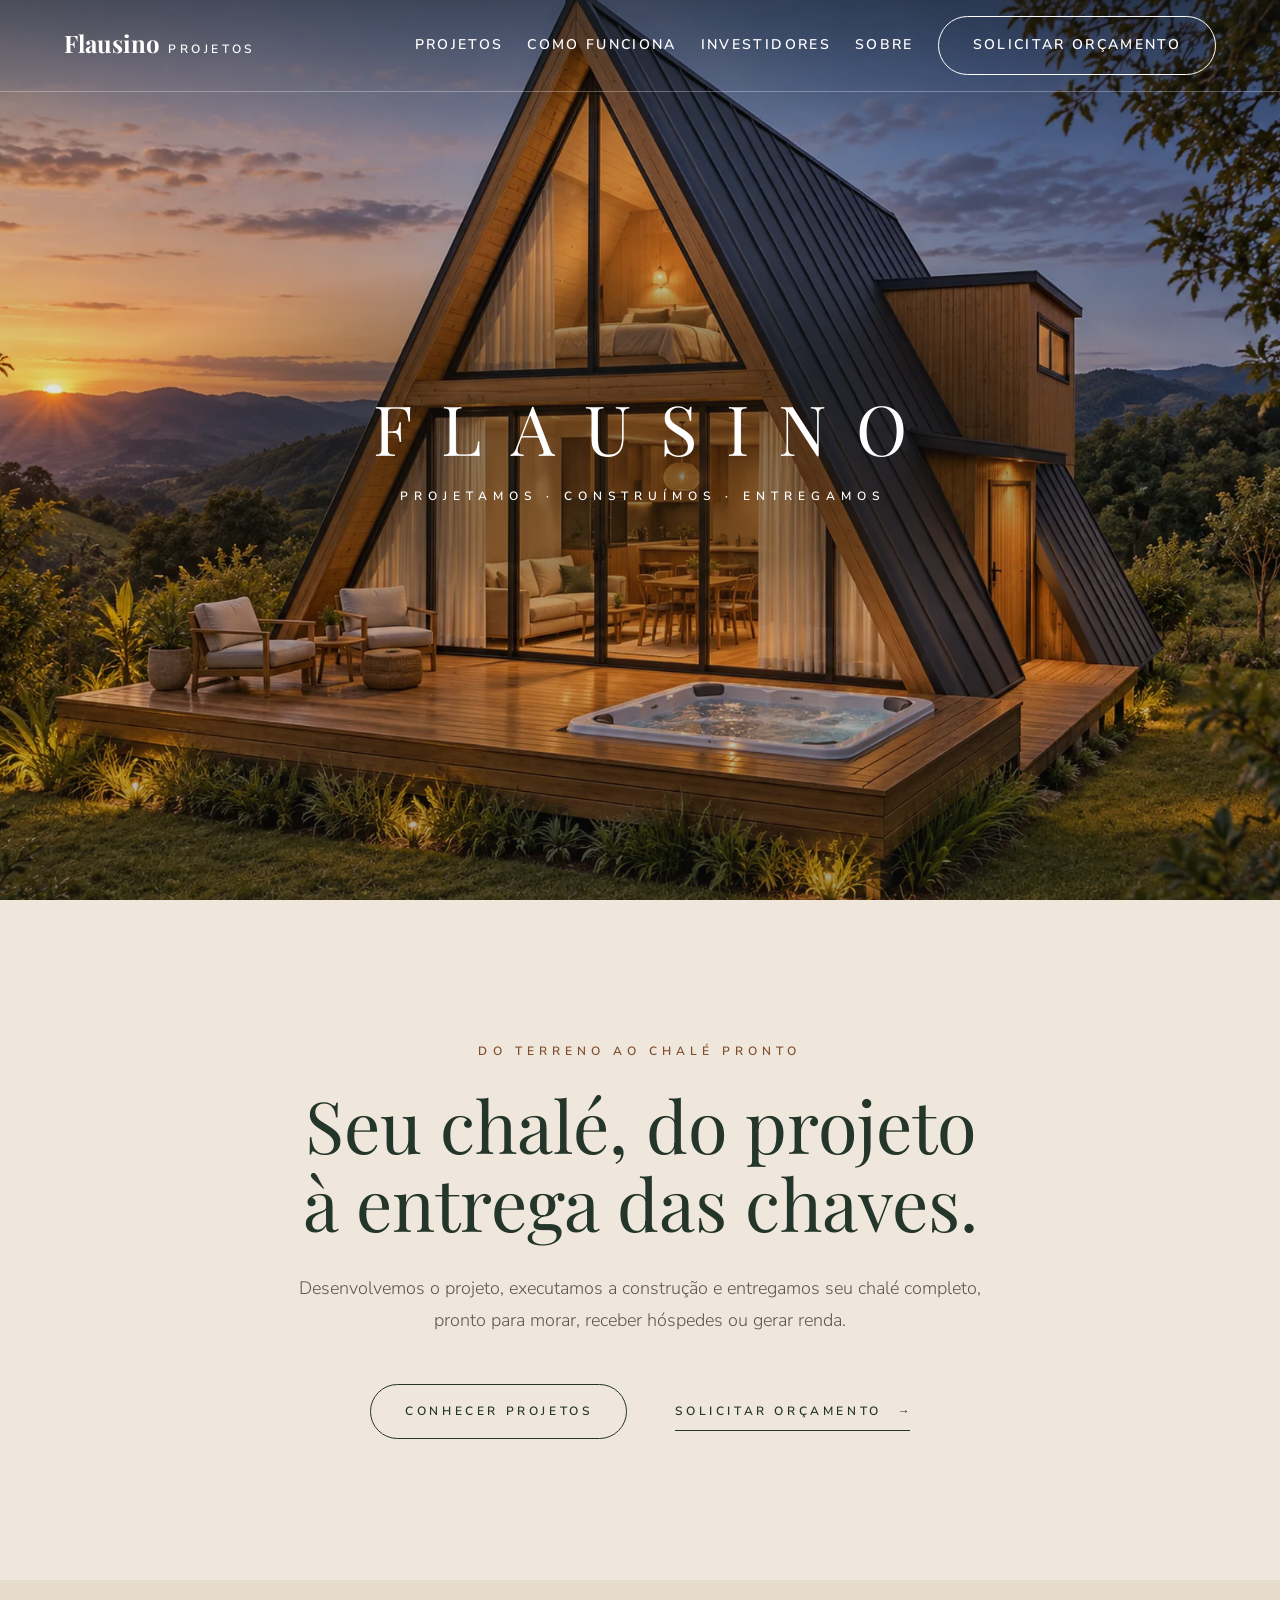
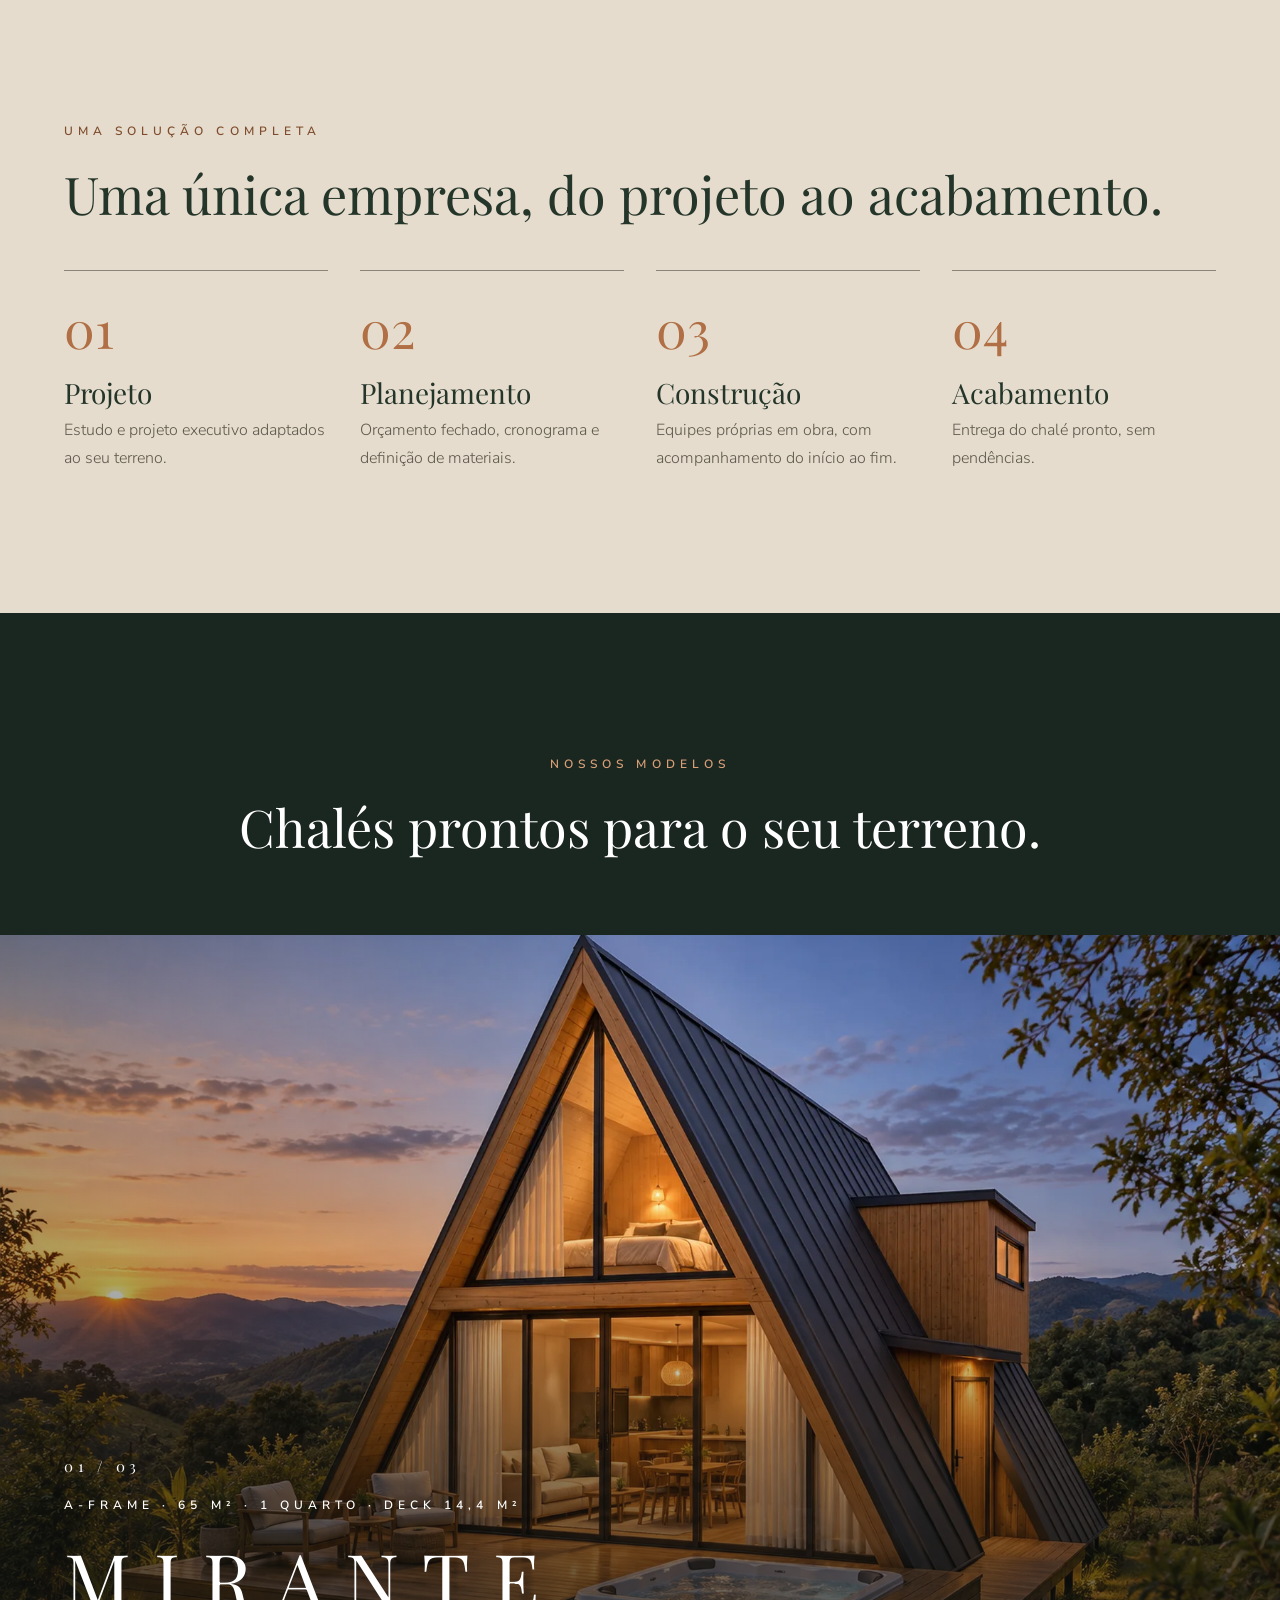
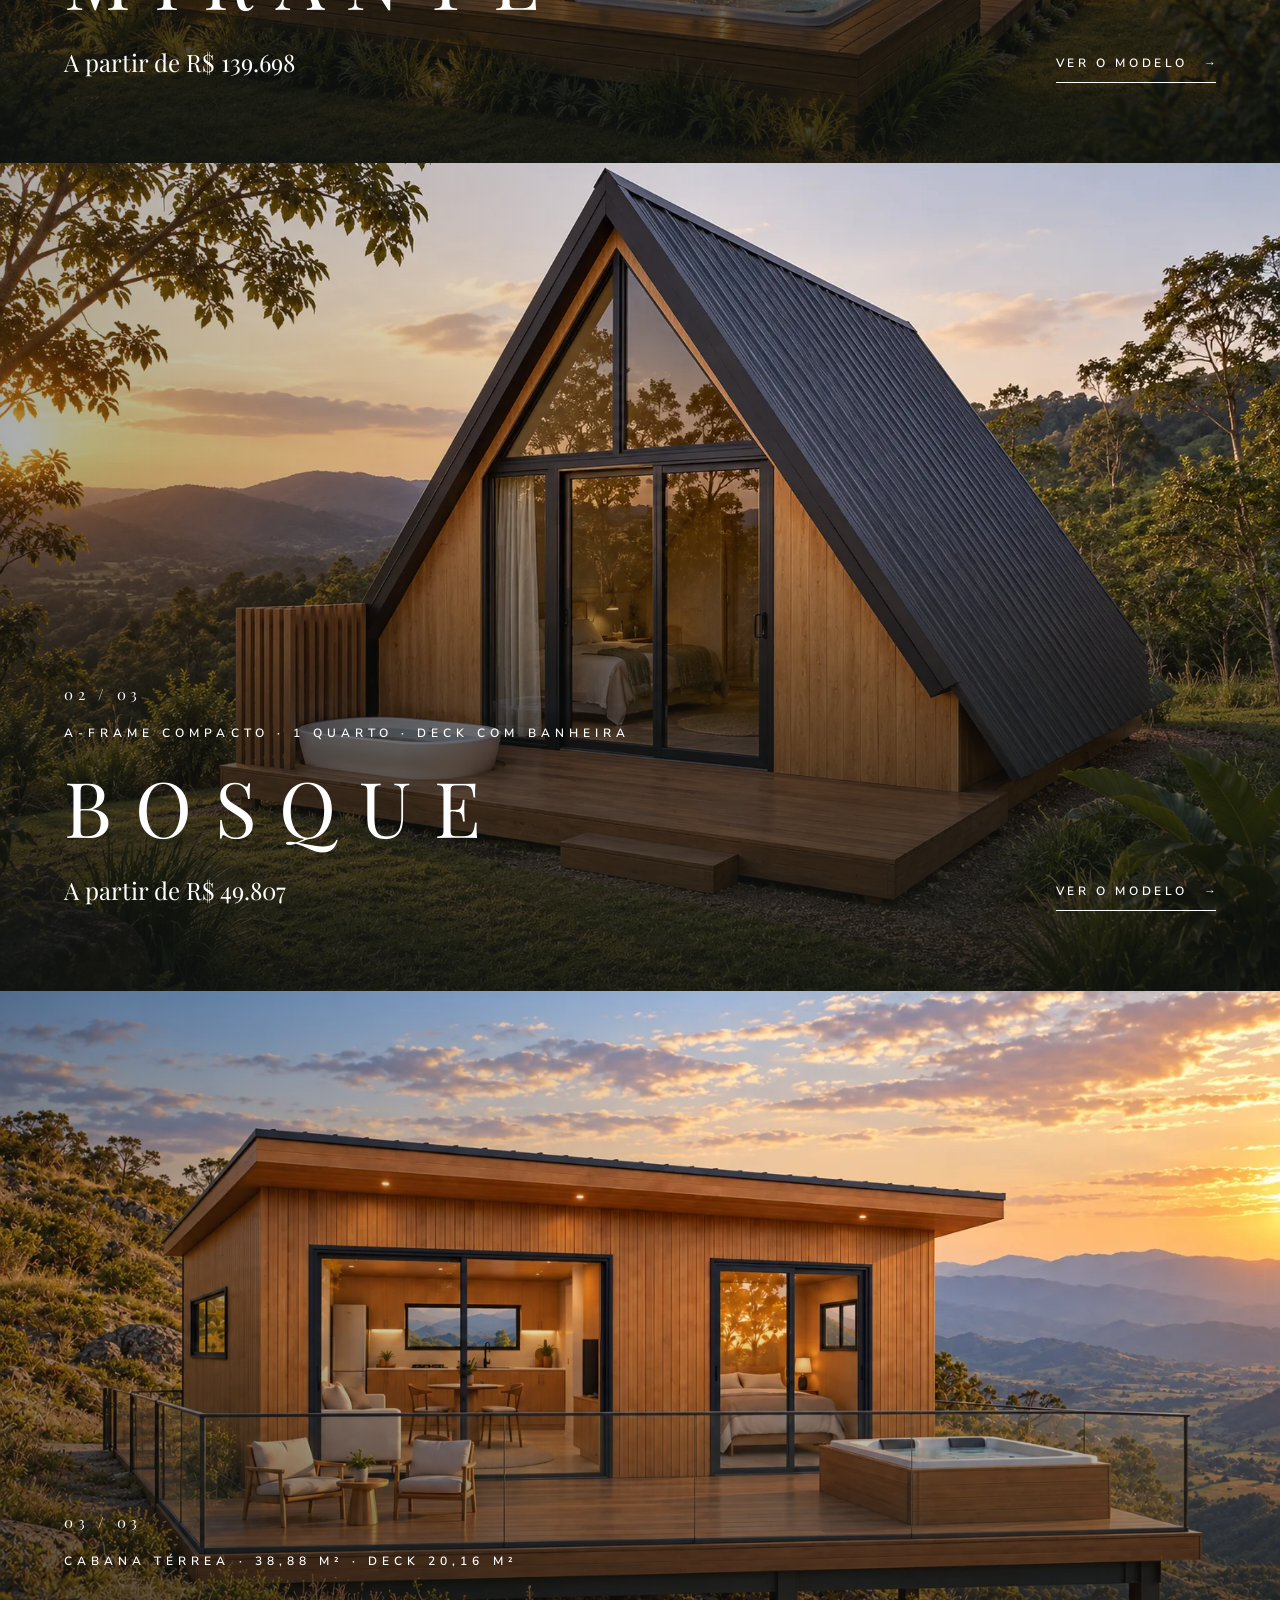
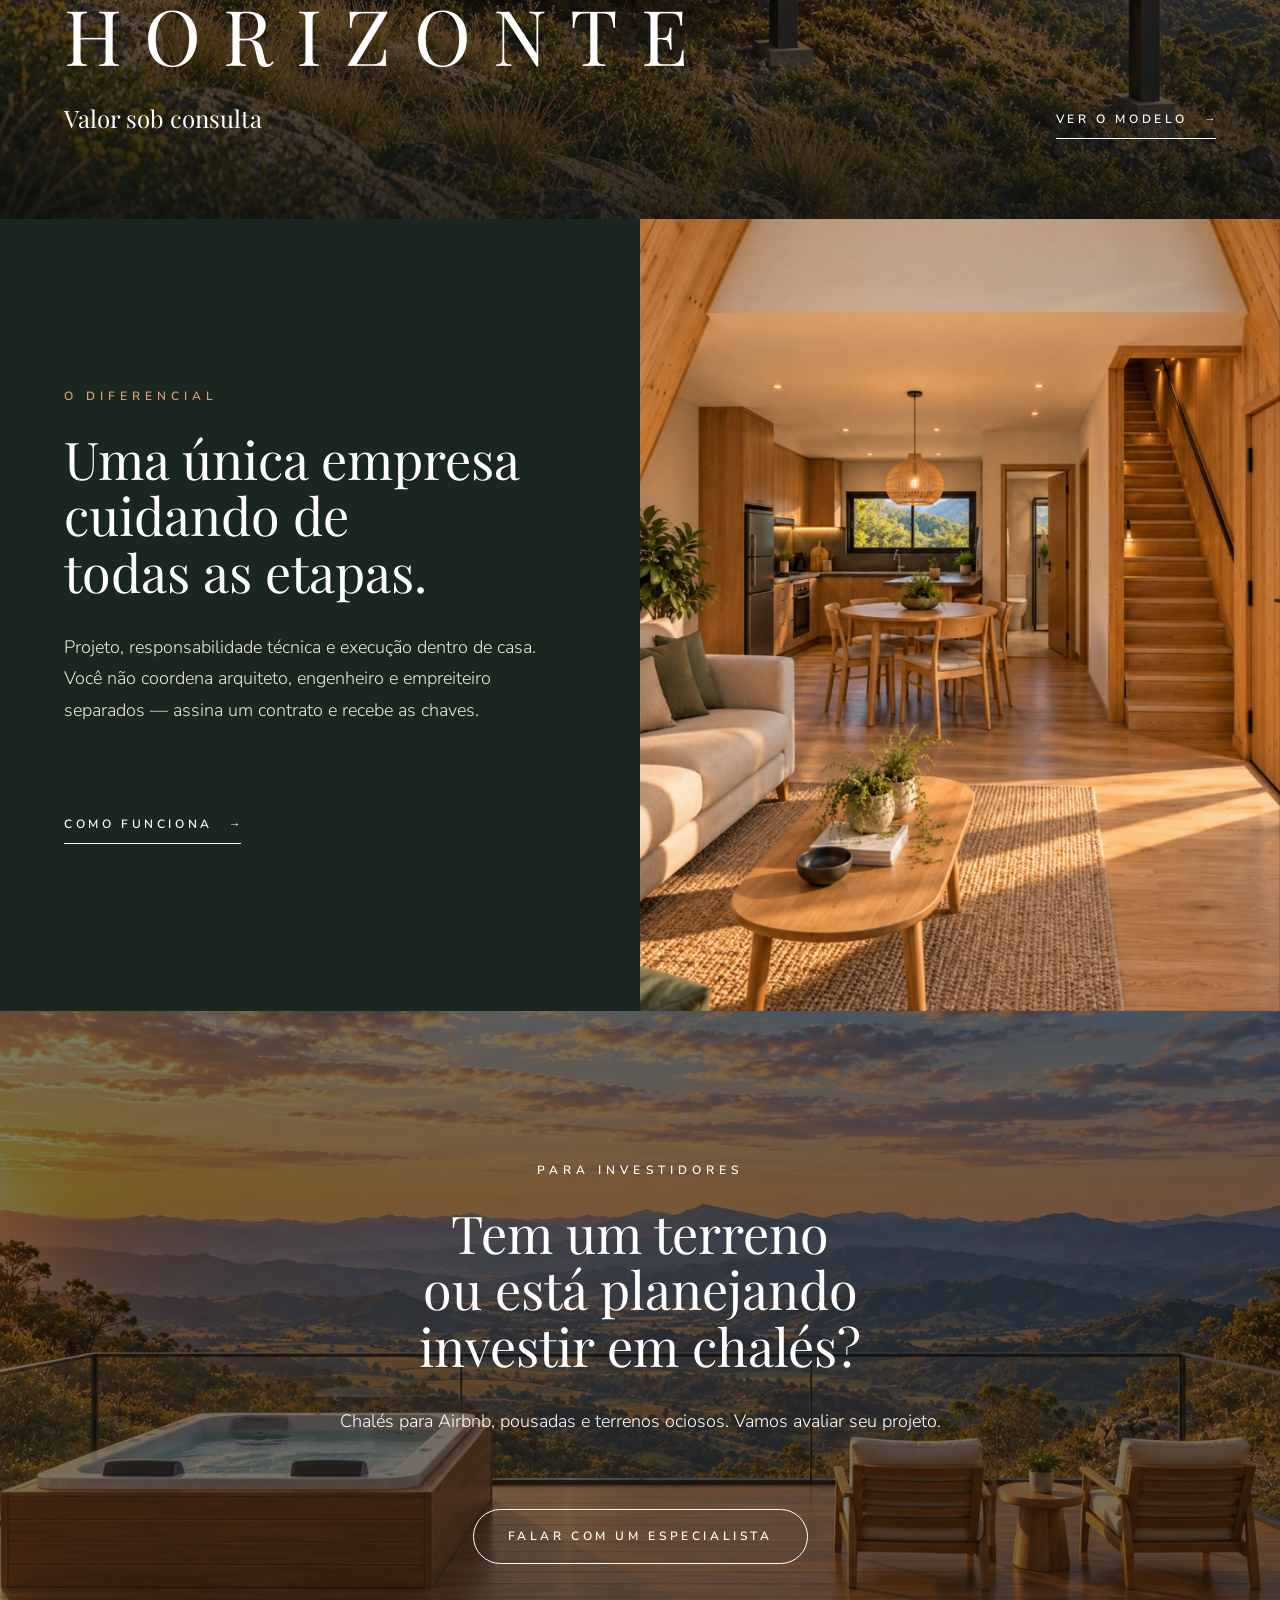
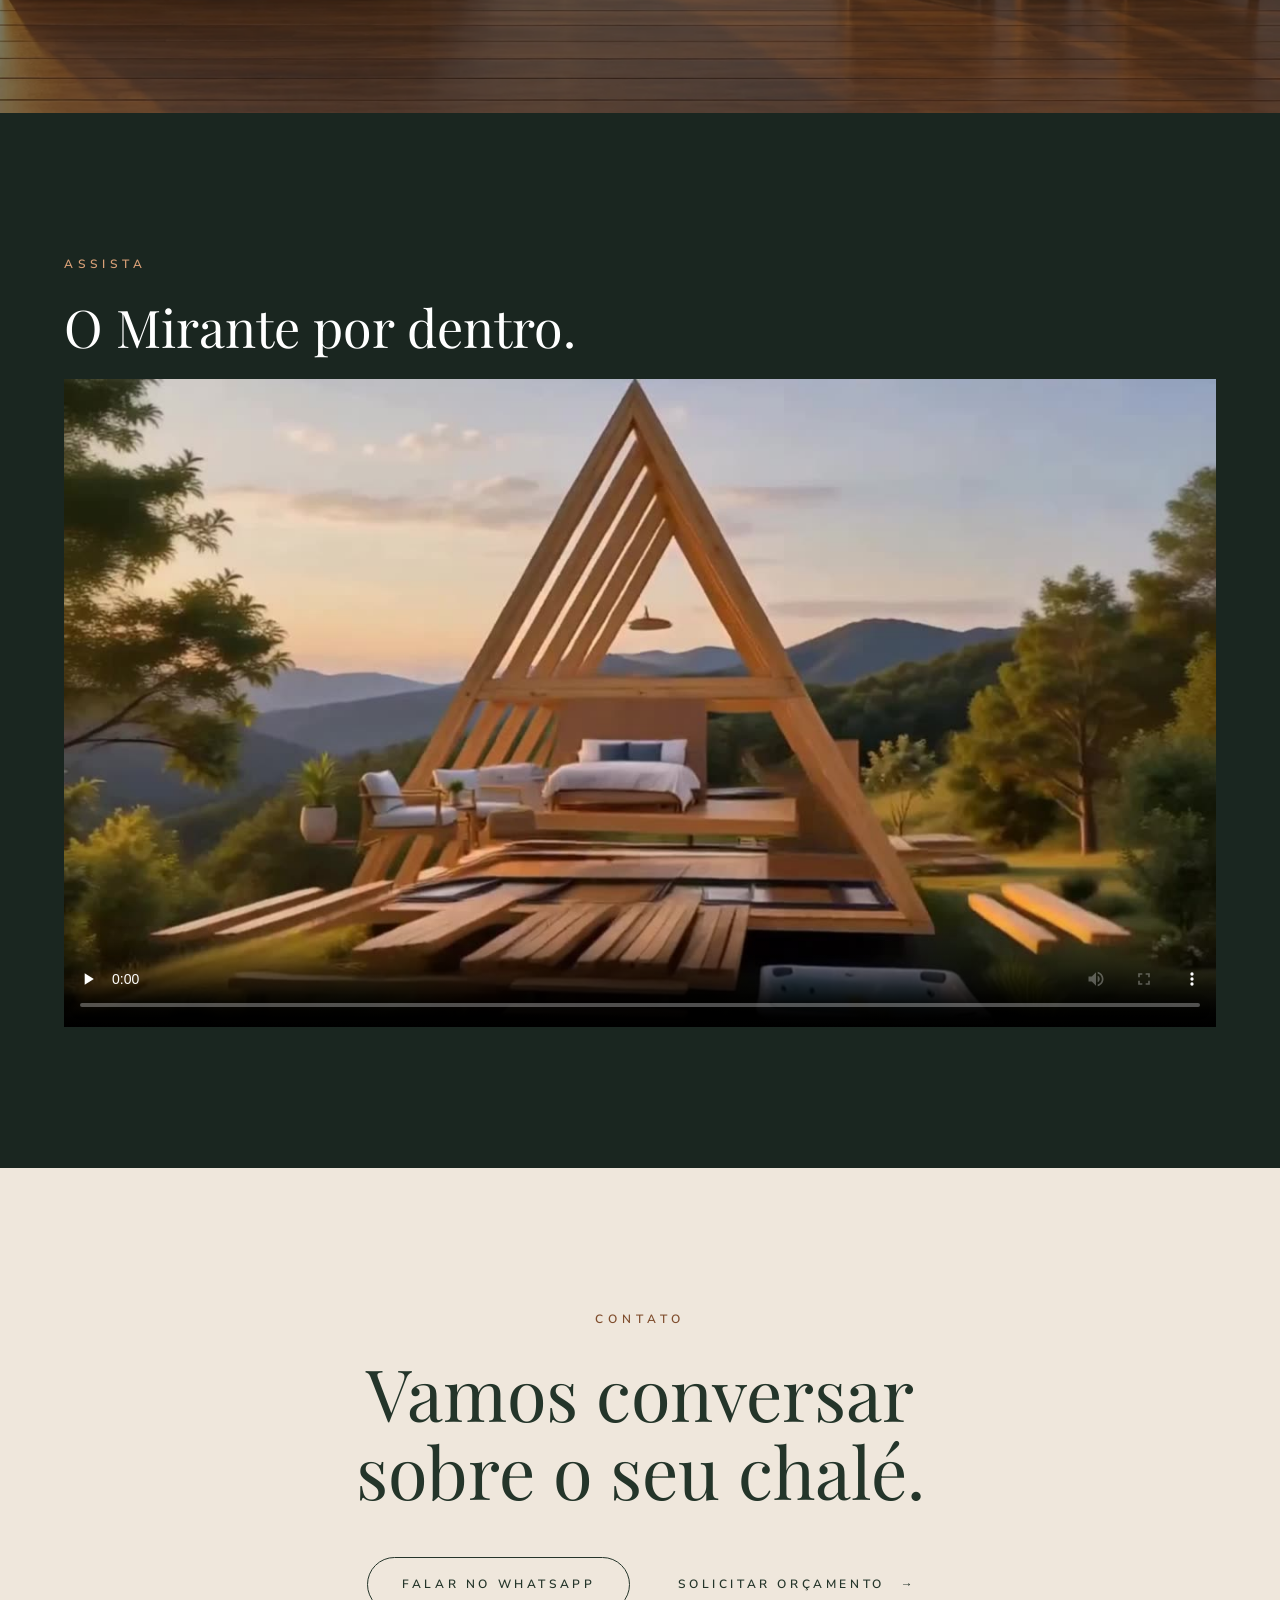
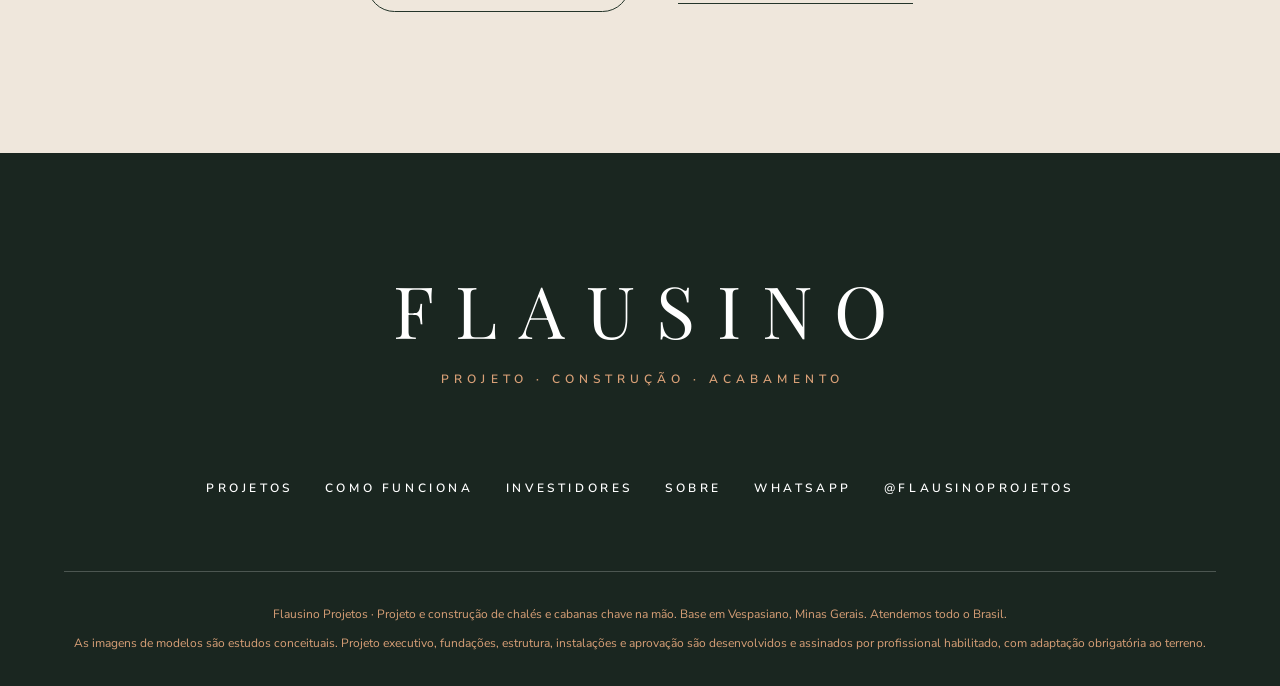
==== commit d1dfefa1: "Hero: Projetamos · Construímos · Entregamos Co-Authored-By: Claude Opus 5.5 <noreply@anthropic.com>" ====
--- a/index.html
+++ b/index.html
@@ -99,7 +99,7 @@
         <!-- O <h1> é só para Google e leitor de tela; a tela mostra a marca. -->
         <h1 class="visualmente-oculto">Flausino Projetos — chalés chave na mão</h1>
         <p class="hero__nome" aria-hidden="true">Flausino</p>
-        <p class="hero__assinatura" aria-hidden="true">Projeto · Construção · Acabamento</p>
+        <p class="hero__assinatura" aria-hidden="true">Projetamos · Construímos · Entregamos</p>
       </div>
     </section>
 
--- a/assets/css/paginas.css
+++ b/assets/css/paginas.css
@@ -439,6 +439,7 @@
      regra global de animacoes.css desliga a animação. */
   .com-js .hero__slide--ativo img,
   .com-js .hero__slide--saindo img { animation: hero-percorrer 7.5s ease-in-out both; }
+  .com-js .hero__nome, .com-js .hero__assinatura { animation-name: hero-surgir-celular; }
   .com-js .hero__slide:nth-child(even).hero__slide--ativo img,
   .com-js .hero__slide:nth-child(even).hero__slide--saindo img { animation-direction: reverse; }
 
@@ -458,6 +459,11 @@
 @media (max-width: 699px) {
   /* Percorre só o miolo da foto, onde está o chalé: indo de ponta a ponta,
      o começo e o fim do movimento mostravam só céu, telhado e mato. */
+  /* Entrada da marca no celular: só aparece, sem abrir o espaçamento das
+     letras. A entrada do computador começa com 0.6em entre as letras; aqui,
+     onde a frase usa 0.2em, isso a fazia quebrar em 2–3 linhas no primeiro
+     segundo e depois se juntar. Mesma duração e atraso do computador. */
+  @keyframes hero-surgir-celular { from { opacity: 0; } }
   @keyframes hero-percorrer {
     from { object-position: 22% 50%; }
     to   { object-position: 78% 50%; }
@@ -467,4 +473,6 @@
    menor, para "QUERO CONSTRUIR ESTE MODELO" continuar numa linha. */
 @media (max-width: 379px) {
   .pill { font-size: 0.6875rem; letter-spacing: 0.1em; padding: 14px 16px; }
-}
+  /* "Projetamos · Construímos · Entregamos" numa linha também em 320px. */
+  .hero__assinatura { letter-spacing: 0.1em; padding-left: 0.1em; }
+}
